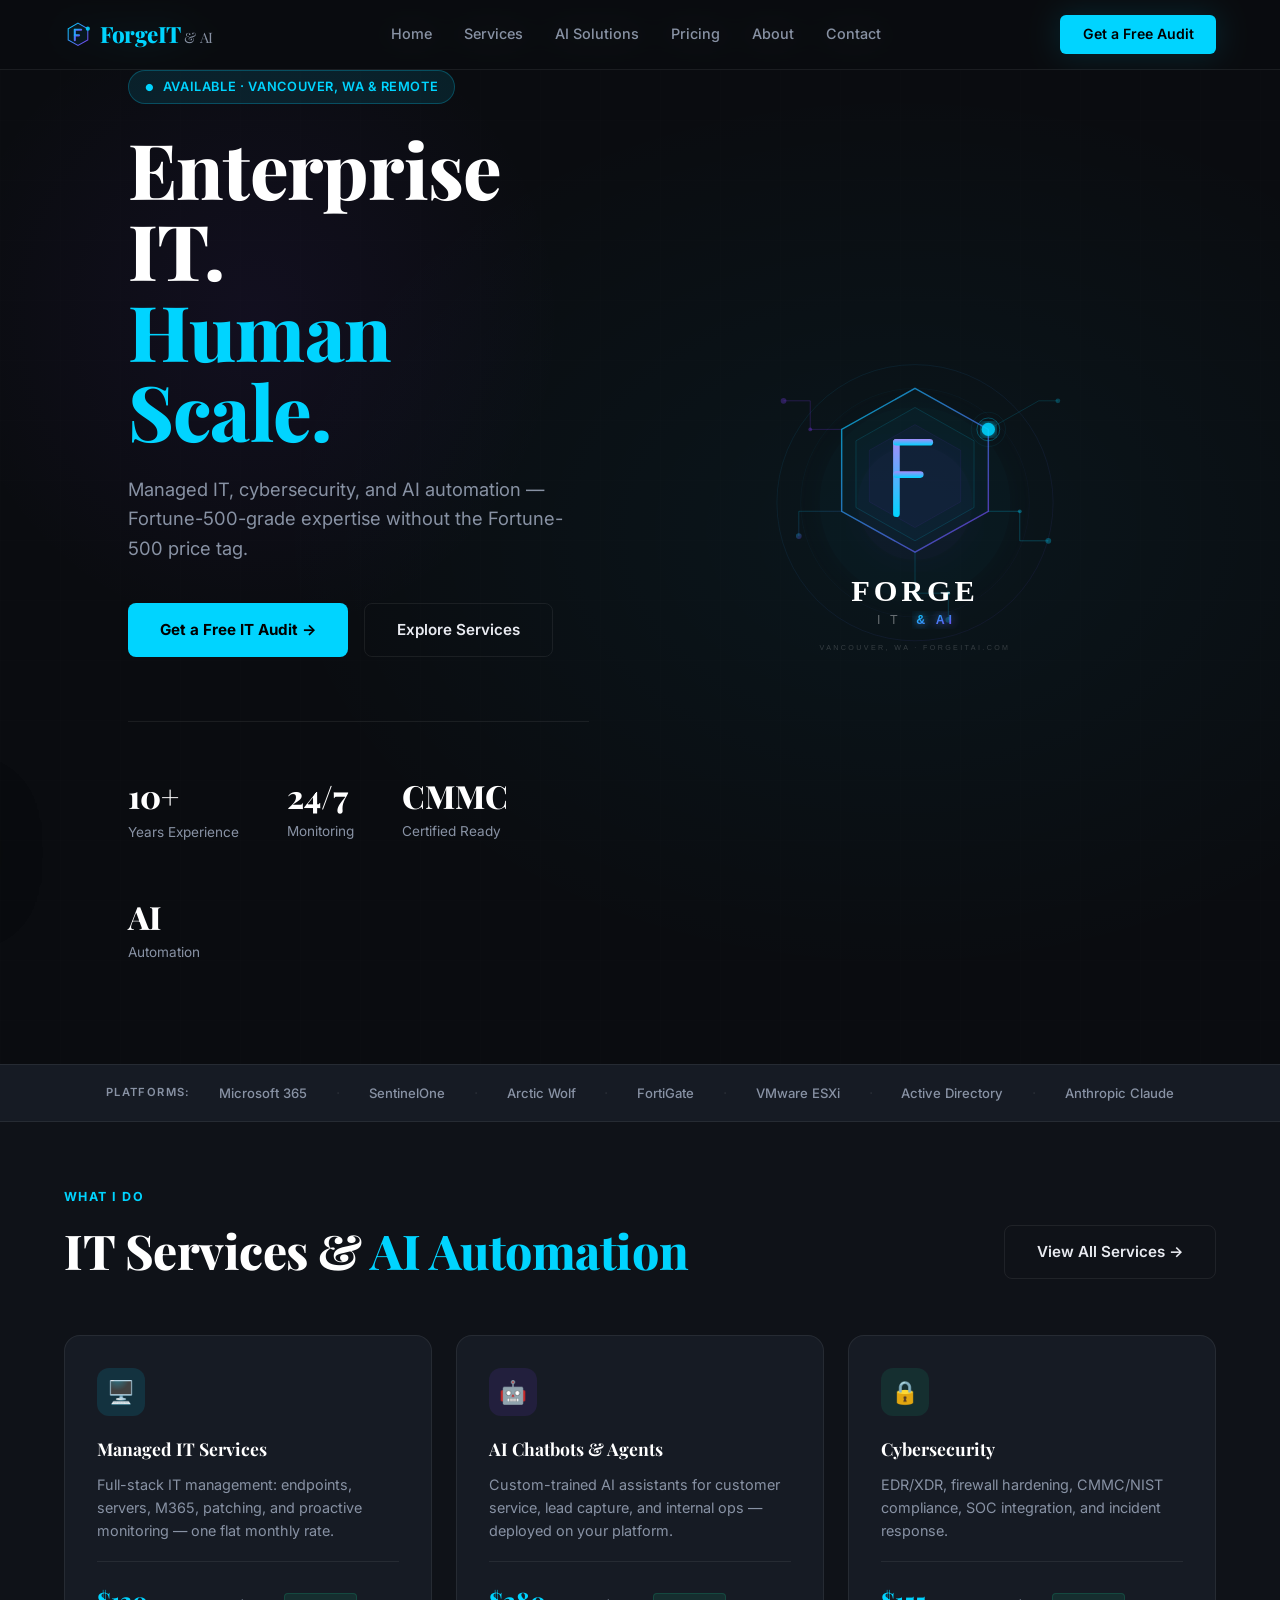
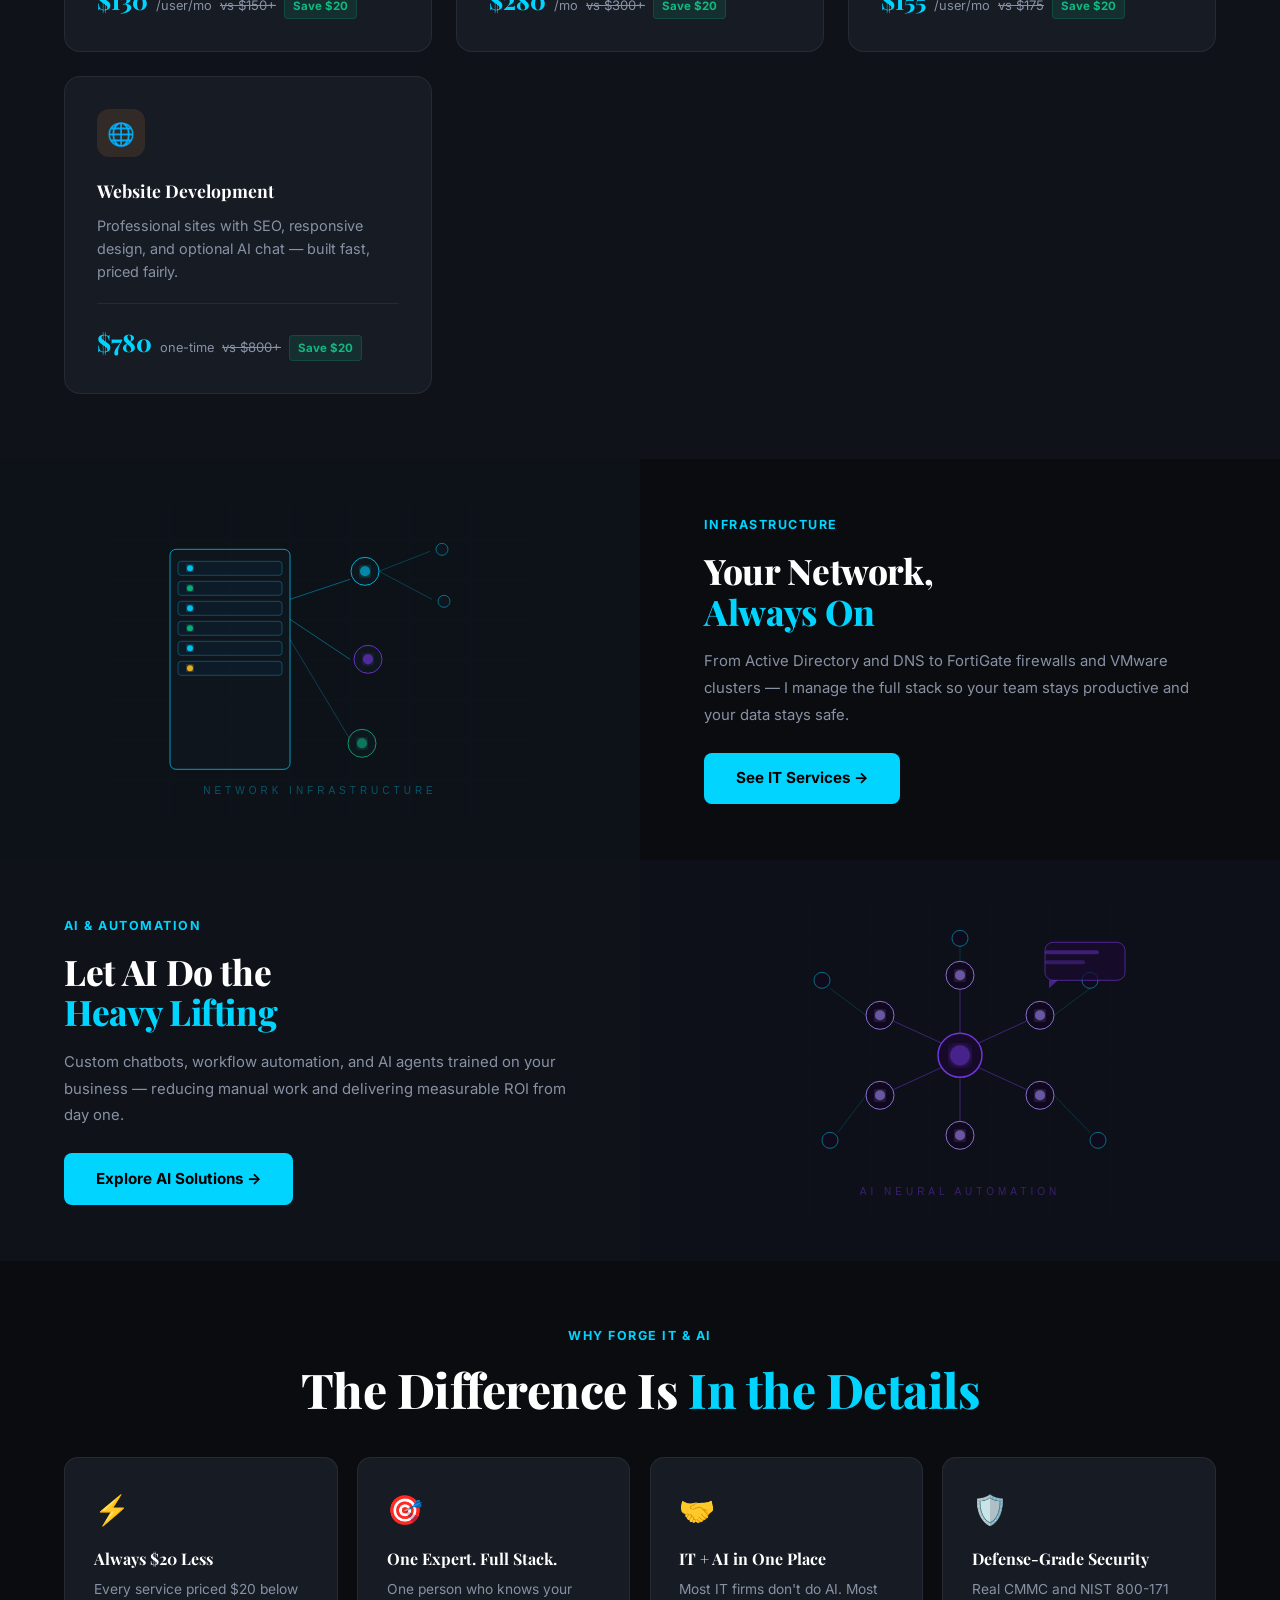
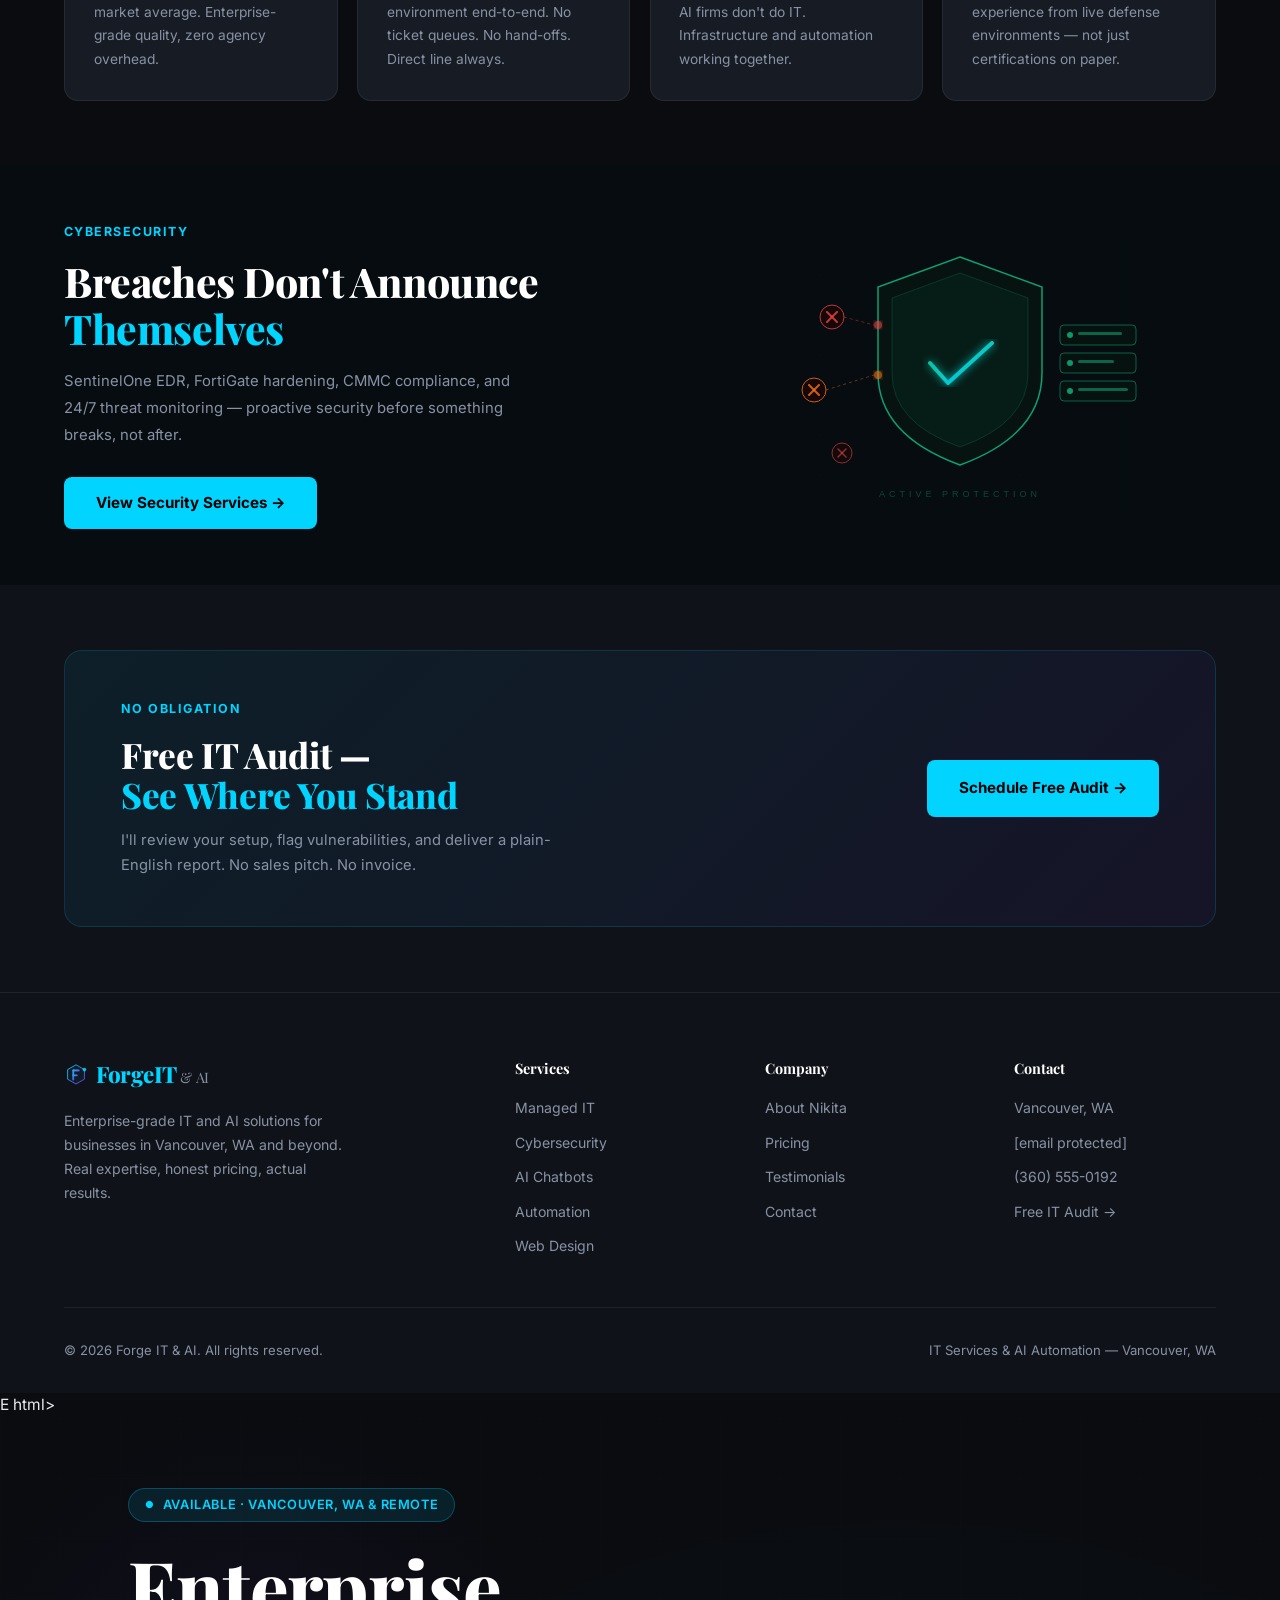
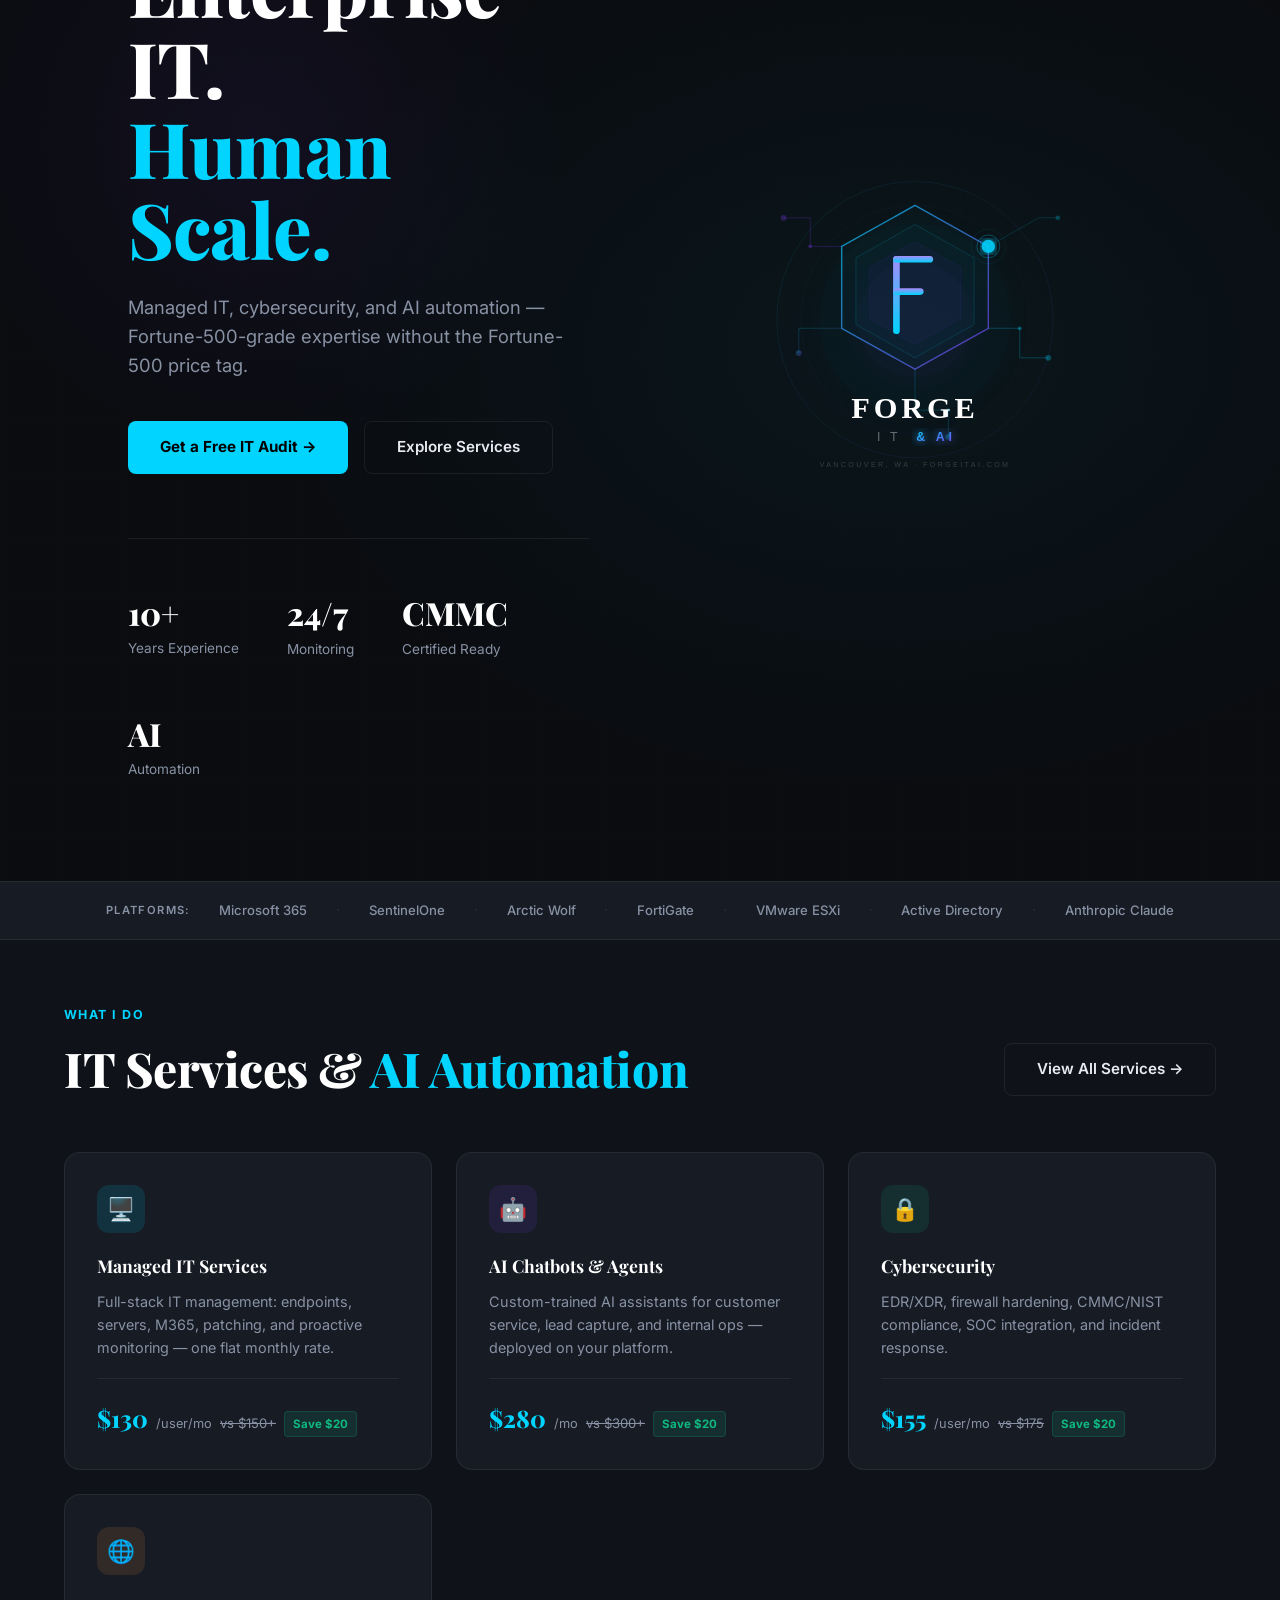
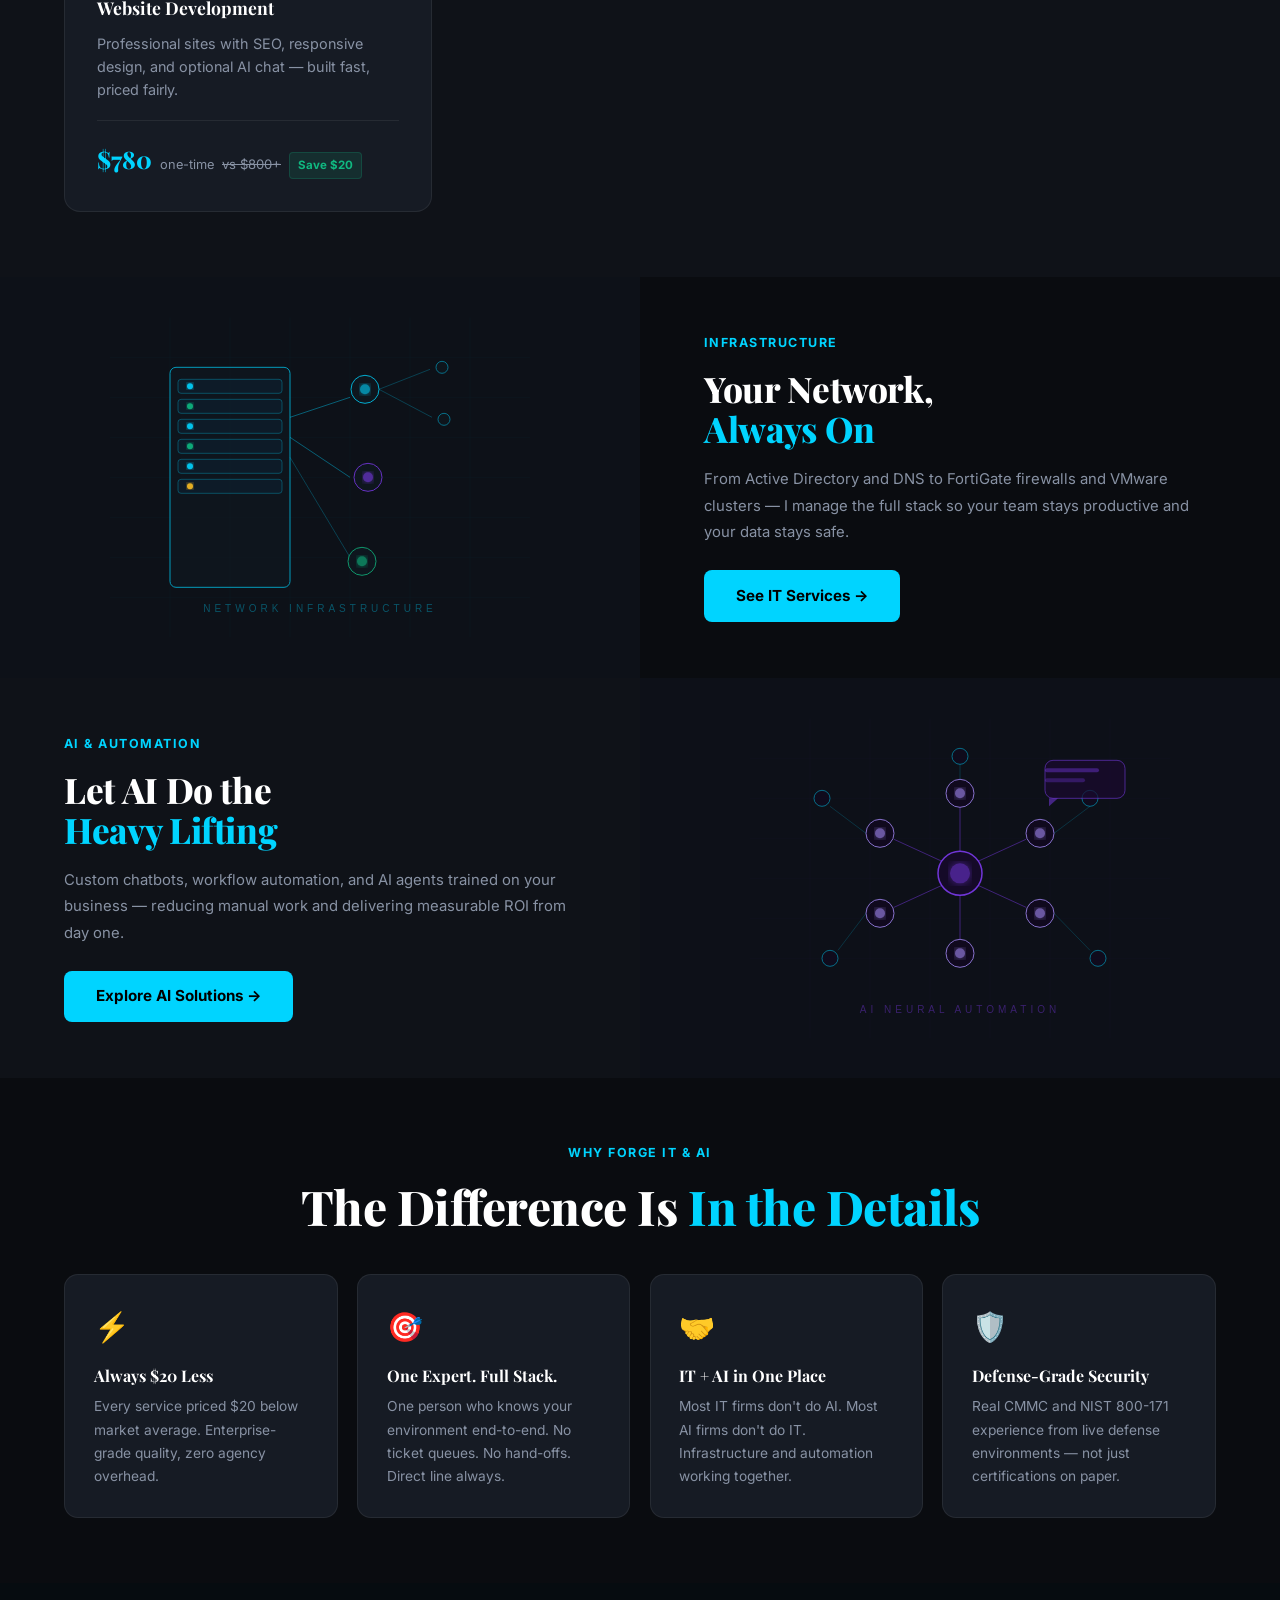
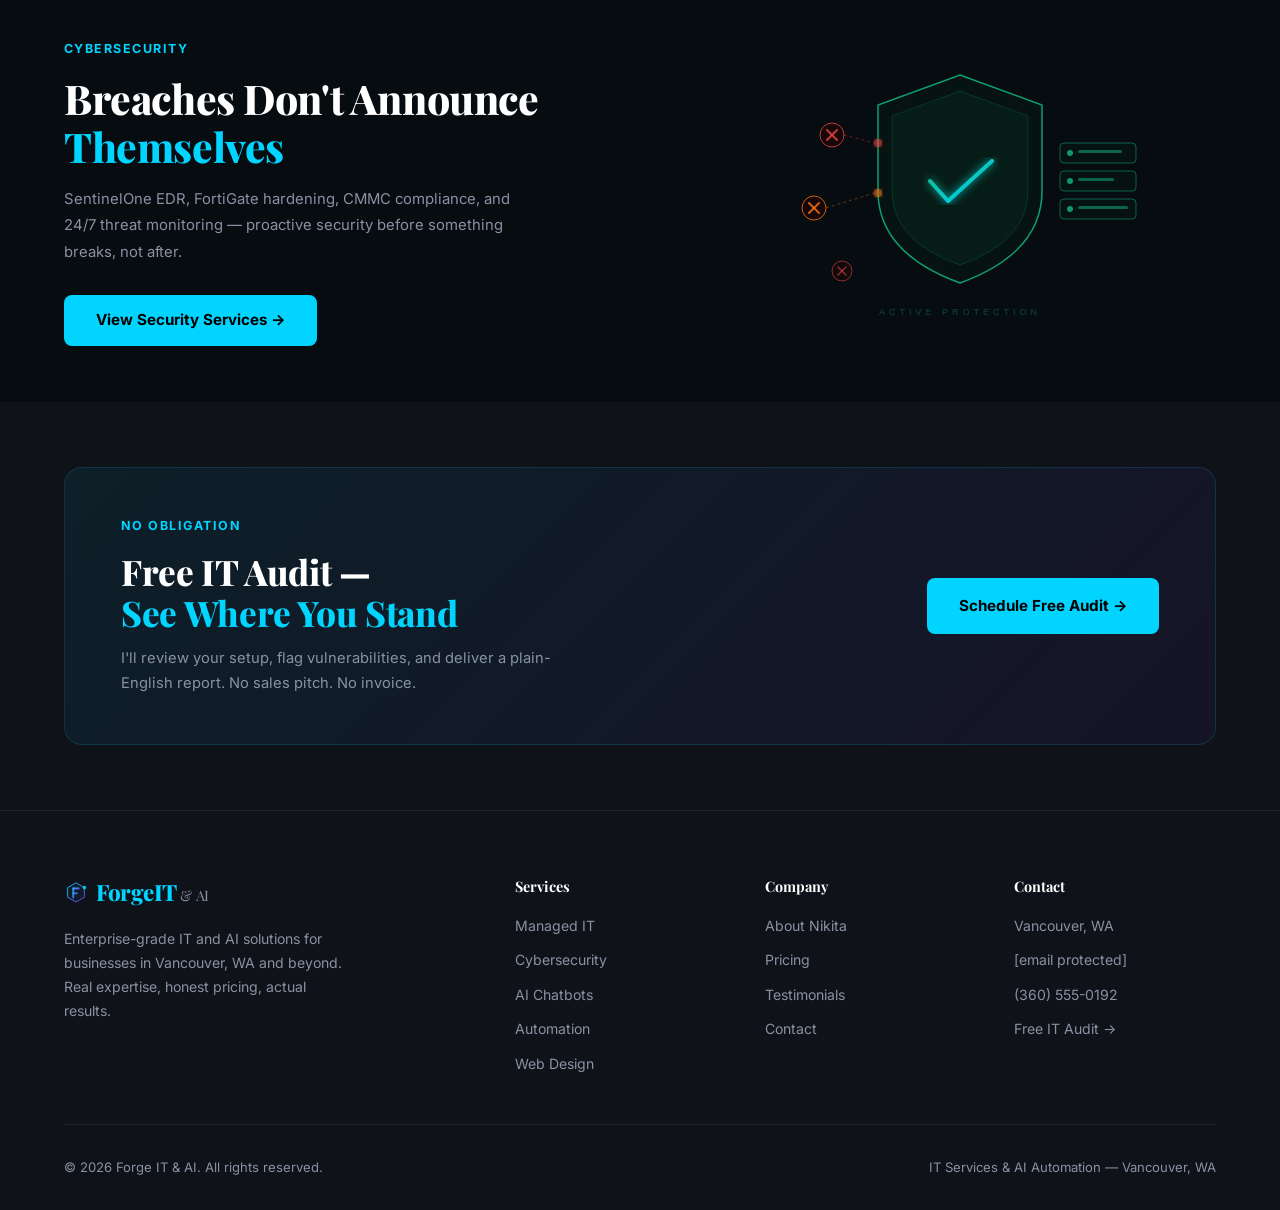
==== index 3.html @ b9a3c558 "Add files via upload" ====
<!DOCTYPE html>
<html lang="en">
<head>
<meta charset="UTF-8">
<meta name="viewport" content="width=device-width, initial-scale=1.0">
<title>Forge IT & AI | IT & AI Services — Vancouver, WA</title>
<link href="https://fonts.googleapis.com/css2?family=Playfair+Display:wght@600;700;800&family=Inter:wght@300;400;500;600;700&display=swap" rel="stylesheet">
<style>
  :root {
    --bg: #0a0c10;
    --bg2: #0f1218;
    --bg3: #141820;
    --card: #161b24;
    --border: rgba(255,255,255,0.07);
    --accent: #00d4ff;
    --accent2: #7c3aed;
    --accent3: #10b981;
    --text: #e8eaf0;
    --muted: #8892a4;
    --white: #ffffff;
    --glow: 0 0 40px rgba(0,212,255,0.15);
  }
  *, *::before, *::after { box-sizing: border-box; margin: 0; padding: 0; }
  html { scroll-behavior: smooth; }
  body { background: var(--bg); color: var(--text); font-family: 'Inter', sans-serif; font-size: 15.5px; line-height: 1.6; overflow-x: hidden; }

  /* ── NAV ── */
  nav {
    position: fixed; top: 0; left: 0; right: 0; z-index: 1000;
    display: flex; align-items: center; justify-content: space-between;
    padding: 0 5vw; height: 70px;
    background: rgba(10,12,16,0.85); backdrop-filter: blur(16px);
    border-bottom: 1px solid var(--border);
    transition: all 0.3s;
  }
  .logo { font-family: 'Playfair Display', serif; font-weight: 800; font-size: 1.4rem; color: var(--white); text-decoration: none; letter-spacing: -0.02em; }
  .logo span { color: var(--accent); }
  .nav-links { display: flex; gap: 2rem; list-style: none; }
  .nav-links a { color: var(--muted); text-decoration: none; font-size: 0.9rem; font-weight: 500; transition: color 0.2s; }
  .nav-links a:hover { color: var(--accent); }
  .nav-cta { background: var(--accent); color: #000; padding: 0.5rem 1.4rem; border-radius: 6px; font-weight: 600; font-size: 0.88rem; text-decoration: none; transition: all 0.2s; }
  .nav-cta:hover { background: #fff; transform: translateY(-1px); }
  .hamburger { display: none; flex-direction: column; gap: 5px; cursor: pointer; }
  .hamburger span { width: 24px; height: 2px; background: var(--text); border-radius: 2px; transition: all 0.3s; }

  /* ── SECTIONS ── */
  section { padding: 100px 5vw; }
  .page { display: none; }
  .page.active { display: block; }

  /* ── HERO ── */
  #home { min-height: 100vh; display: flex; flex-direction: column; justify-content: center; padding-top: 120px; position: relative; overflow: hidden; }
  .hero-bg {
    position: absolute; inset: 0; z-index: 0;
    background: radial-gradient(ellipse 80% 60% at 60% 20%, rgba(0,212,255,0.07) 0%, transparent 70%),
                radial-gradient(ellipse 50% 40% at 10% 80%, rgba(124,58,237,0.08) 0%, transparent 60%);
  }
  .grid-overlay {
    position: absolute; inset: 0; z-index: 0;
    background-image: linear-gradient(rgba(255,255,255,0.02) 1px, transparent 1px),
                      linear-gradient(90deg, rgba(255,255,255,0.02) 1px, transparent 1px);
    background-size: 60px 60px;
  }
  .hero-content { position: relative; z-index: 1; max-width: 780px; }
  .hero-badge {
    display: inline-flex; align-items: center; gap: 8px;
    background: rgba(0,212,255,0.1); border: 1px solid rgba(0,212,255,0.25);
    color: var(--accent); padding: 6px 16px; border-radius: 100px;
    font-size: 0.8rem; font-weight: 600; letter-spacing: 0.05em;
    text-transform: uppercase; margin-bottom: 1.5rem;
    animation: fadeUp 0.6s ease both;
  }
  .hero-badge::before { content: '●'; font-size: 0.6rem; animation: pulse 2s infinite; }
  @keyframes pulse { 0%,100%{opacity:1}50%{opacity:0.3} }
  h1.hero-title {
    font-family: 'Playfair Display', serif; font-weight: 800;
    font-size: clamp(2.8rem, 6vw, 5.5rem); line-height: 1.05;
    color: var(--white); letter-spacing: -0.01em;
    animation: fadeUp 0.6s 0.1s ease both;
  }
  h1.hero-title .line2 { color: var(--accent); }
  .hero-sub {
    font-size: 1.15rem; color: var(--muted); max-width: 540px;
    margin: 1.5rem 0 2.5rem;
    animation: fadeUp 0.6s 0.2s ease both;
  }
  .hero-btns { display: flex; gap: 1rem; flex-wrap: wrap; animation: fadeUp 0.6s 0.3s ease both; }
  .btn-primary { background: var(--accent); color: #000; padding: 0.85rem 2rem; border-radius: 8px; font-weight: 700; font-size: 0.95rem; text-decoration: none; transition: all 0.25s; display: inline-flex; align-items: center; gap: 8px; }
  .btn-primary:hover { transform: translateY(-2px); box-shadow: 0 8px 30px rgba(0,212,255,0.35); }
  .btn-outline { border: 1.5px solid var(--border); color: var(--text); padding: 0.85rem 2rem; border-radius: 8px; font-weight: 600; font-size: 0.95rem; text-decoration: none; transition: all 0.25s; }
  .btn-outline:hover { border-color: var(--accent); color: var(--accent); }
  .hero-stats { display: flex; gap: 3rem; margin-top: 4rem; padding-top: 3rem; border-top: 1px solid var(--border); animation: fadeUp 0.6s 0.4s ease both; flex-wrap: wrap; }
  .stat-item h3 { font-family: 'Playfair Display', serif; font-size: 2rem; font-weight: 800; color: var(--white); }
  .stat-item p { font-size: 0.85rem; color: var(--muted); }
  .hero-visual { position: absolute; right: -5vw; top: 50%; transform: translateY(-50%); width: 420px; opacity: 0.08; pointer-events: none; }

  @keyframes fadeUp { from{opacity:0;transform:translateY(24px)} to{opacity:1;transform:translateY(0)} }
  .reveal { opacity: 0; transform: translateY(40px); transition: opacity 0.7s ease, transform 0.7s ease; }
  .reveal.visible { opacity: 1; transform: translateY(0); }

  /* ── SECTIONS COMMON ── */
  .section-label { font-size: 0.78rem; font-weight: 700; letter-spacing: 0.12em; text-transform: uppercase; color: var(--accent); margin-bottom: 1rem; }
  h2.section-title { font-family: 'Playfair Display', serif; font-weight: 800; font-size: clamp(2rem,4vw,3rem); color: var(--white); letter-spacing: -0.01em; line-height: 1.15; }
  h2.section-title span { color: var(--accent); }
  .section-sub { font-size: 1.05rem; color: var(--muted); max-width: 560px; margin-top: 1rem; }

  /* ── SERVICES ── */
  #services { background: var(--bg2); }
  .services-grid { display: grid; grid-template-columns: repeat(auto-fill, minmax(300px, 1fr)); gap: 1.5rem; margin-top: 3.5rem; }
  .service-card {
    background: var(--card); border: 1px solid var(--border); border-radius: 16px;
    padding: 2rem; position: relative; overflow: hidden;
    transition: all 0.3s; cursor: pointer;
  }
  .service-card::before {
    content: ''; position: absolute; inset: 0; opacity: 0;
    background: radial-gradient(circle at 50% 0%, rgba(0,212,255,0.08), transparent 70%);
    transition: opacity 0.3s;
  }
  .service-card:hover::before { opacity: 1; }
  .service-card:hover { border-color: rgba(0,212,255,0.3); transform: translateY(-4px); box-shadow: var(--glow); }
  .service-icon { width: 48px; height: 48px; border-radius: 12px; display: flex; align-items: center; justify-content: center; margin-bottom: 1.2rem; font-size: 1.4rem; }
  .icon-blue { background: rgba(0,212,255,0.12); }
  .icon-purple { background: rgba(124,58,237,0.12); }
  .icon-green { background: rgba(16,185,129,0.12); }
  .icon-orange { background: rgba(251,146,60,0.12); }
  .service-card h3 { font-family: 'Playfair Display', serif; font-weight: 700; font-size: 1.1rem; color: var(--white); margin-bottom: 0.6rem; }
  .service-card p { font-size: 0.9rem; color: var(--muted); line-height: 1.6; }
  .service-price { margin-top: 1.2rem; padding-top: 1.2rem; border-top: 1px solid var(--border); display: flex; align-items: baseline; gap: 8px; }
  .price-amount { font-family: 'Playfair Display', serif; font-weight: 800; font-size: 1.5rem; color: var(--accent); }
  .price-period { font-size: 0.8rem; color: var(--muted); }
  .price-old { font-size: 0.82rem; color: var(--muted); text-decoration: line-through; }
  .badge-save { background: rgba(16,185,129,0.12); color: var(--accent3); font-size: 0.72rem; font-weight: 700; padding: 3px 8px; border-radius: 4px; border: 1px solid rgba(16,185,129,0.2); }

  /* ── AI SECTION ── */
  #ai { background: var(--bg3); }
  .ai-grid { display: grid; grid-template-columns: 1fr 1fr; gap: 3rem; align-items: center; margin-top: 3rem; }
  .ai-features { display: flex; flex-direction: column; gap: 1.5rem; }
  .ai-feature { display: flex; gap: 1rem; align-items: flex-start; padding: 1.2rem; background: var(--card); border: 1px solid var(--border); border-radius: 12px; transition: all 0.3s; }
  .ai-feature:hover { border-color: rgba(124,58,237,0.4); transform: translateX(6px); }
  .ai-feature-icon { width: 40px; height: 40px; border-radius: 10px; background: rgba(124,58,237,0.12); display: flex; align-items: center; justify-content: center; flex-shrink: 0; font-size: 1.1rem; }
  .ai-feature-text h4 { font-family: 'Playfair Display', serif; font-weight: 700; color: var(--white); margin-bottom: 4px; font-size: 0.95rem; }
  .ai-feature-text p { font-size: 0.85rem; color: var(--muted); }
  .ai-visual-box {
    background: var(--card); border: 1px solid var(--border); border-radius: 20px;
    padding: 2rem; position: relative; overflow: hidden;
    min-height: 400px; display: flex; flex-direction: column; justify-content: space-between;
  }
  .ai-visual-box::after {
    content: ''; position: absolute; bottom: -60px; right: -60px;
    width: 200px; height: 200px; border-radius: 50%;
    background: radial-gradient(circle, rgba(124,58,237,0.3), transparent);
    pointer-events: none;
  }
  .chat-demo { display: flex; flex-direction: column; gap: 1rem; }
  .chat-msg { max-width: 80%; padding: 0.8rem 1rem; border-radius: 12px; font-size: 0.88rem; line-height: 1.5; }
  .chat-msg.user { background: rgba(0,212,255,0.12); border: 1px solid rgba(0,212,255,0.2); align-self: flex-end; color: var(--text); border-bottom-right-radius: 4px; }
  .chat-msg.bot { background: var(--bg3); border: 1px solid var(--border); align-self: flex-start; color: var(--text); border-bottom-left-radius: 4px; }
  .chat-msg.bot .bot-name { font-size: 0.72rem; color: var(--accent); font-weight: 700; margin-bottom: 4px; }
  .typing { display: flex; gap: 4px; align-items: center; padding: 0.8rem 1rem; background: var(--bg3); border: 1px solid var(--border); border-radius: 12px; border-bottom-left-radius: 4px; width: fit-content; }
  .dot { width: 7px; height: 7px; border-radius: 50%; background: var(--muted); animation: blink 1.4s infinite; }
  .dot:nth-child(2) { animation-delay: 0.2s; }
  .dot:nth-child(3) { animation-delay: 0.4s; }
  @keyframes blink { 0%,80%,100%{opacity:0.3}40%{opacity:1} }

  /* ── ABOUT ── */
  #about { background: var(--bg2); }
  .about-grid { display: grid; grid-template-columns: 1fr 1.2fr; gap: 4rem; align-items: center; margin-top: 3rem; }
  .about-photo-wrap { position: relative; }
  .about-photo {
    width: 100%; aspect-ratio: 4/5; background: var(--card);
    border-radius: 20px; border: 1px solid var(--border);
    overflow: hidden; position: relative; display: flex; align-items: center; justify-content: center;
  }
  .about-photo-placeholder { 
    width: 100%; height: 100%; 
    background: linear-gradient(135deg, rgba(0,212,255,0.05) 0%, rgba(124,58,237,0.08) 100%);
    display: flex; flex-direction: column; align-items: center; justify-content: center;
    gap: 1rem;
  }
  .avatar-circle { width: 120px; height: 120px; border-radius: 50%; background: linear-gradient(135deg, var(--accent), var(--accent2)); display: flex; align-items: center; justify-content: center; font-family: 'Playfair Display', serif; font-weight: 800; font-size: 2.5rem; color: #000; }
  .about-name-tag { text-align: center; }
  .about-name-tag h4 { font-family: 'Playfair Display', serif; color: var(--white); font-weight: 700; }
  .about-name-tag span { font-size: 0.85rem; color: var(--muted); }
  .badge-float {
    position: absolute; background: var(--card); border: 1px solid var(--border);
    border-radius: 10px; padding: 0.6rem 1rem; display: flex; align-items: center; gap: 8px;
    font-size: 0.82rem; white-space: nowrap;
  }
  .badge-float.b1 { bottom: -20px; left: -20px; }
  .badge-float.b2 { top: 20px; right: -20px; }
  .badge-float .dot-green { width: 8px; height: 8px; border-radius: 50%; background: var(--accent3); }
  .skills-cloud { display: flex; flex-wrap: wrap; gap: 0.5rem; margin-top: 1.5rem; }
  .skill-tag { background: var(--card); border: 1px solid var(--border); padding: 5px 12px; border-radius: 100px; font-size: 0.8rem; color: var(--muted); transition: all 0.2s; }
  .skill-tag:hover { border-color: var(--accent); color: var(--accent); }
  .about-certs { margin-top: 2rem; display: flex; gap: 1rem; flex-wrap: wrap; }
  .cert-badge { background: var(--card); border: 1px solid var(--border); padding: 0.6rem 1rem; border-radius: 8px; font-size: 0.8rem; color: var(--text); display: flex; align-items: center; gap: 6px; }
  .cert-icon { font-size: 1rem; }

  /* ── PRICING ── */
  #pricing { background: var(--bg); }
  .pricing-toggle { display: flex; align-items: center; gap: 1rem; margin: 2rem 0 3rem; }
  .toggle-label { font-size: 0.9rem; color: var(--muted); }
  .toggle-label.active { color: var(--white); font-weight: 600; }
  .toggle { width: 48px; height: 26px; background: var(--card); border: 1px solid var(--border); border-radius: 100px; position: relative; cursor: pointer; transition: background 0.3s; }
  .toggle.on { background: var(--accent); }
  .toggle-knob { width: 20px; height: 20px; background: #fff; border-radius: 50%; position: absolute; top: 2px; left: 3px; transition: left 0.3s; }
  .toggle.on .toggle-knob { left: 25px; }
  .pricing-grid { display: grid; grid-template-columns: repeat(3, 1fr); gap: 1.5rem; }
  .pricing-card {
    background: var(--card); border: 1px solid var(--border); border-radius: 20px;
    padding: 2.5rem 2rem; position: relative; transition: all 0.3s;
  }
  .pricing-card.featured {
    border-color: rgba(0,212,255,0.4);
    background: linear-gradient(135deg, rgba(0,212,255,0.04), var(--card));
  }
  .pricing-card:hover { transform: translateY(-6px); box-shadow: var(--glow); }
  .popular-tag { position: absolute; top: -12px; left: 50%; transform: translateX(-50%); background: var(--accent); color: #000; font-size: 0.72rem; font-weight: 700; padding: 4px 14px; border-radius: 100px; white-space: nowrap; }
  .pricing-card h3 { font-family: 'Playfair Display', serif; font-weight: 700; color: var(--white); margin-bottom: 0.4rem; }
  .pricing-card .desc { font-size: 0.87rem; color: var(--muted); margin-bottom: 1.5rem; }
  .price-display { display: flex; align-items: baseline; gap: 4px; margin-bottom: 1.5rem; }
  .price-display .dollar { font-size: 1.2rem; color: var(--accent); font-weight: 700; margin-top: 6px; }
  .price-display .num { font-family: 'Playfair Display', serif; font-size: 3rem; font-weight: 800; color: var(--white); line-height: 1; }
  .price-display .period { font-size: 0.85rem; color: var(--muted); }
  .pricing-features { list-style: none; display: flex; flex-direction: column; gap: 0.7rem; margin-bottom: 2rem; }
  .pricing-features li { display: flex; align-items: flex-start; gap: 8px; font-size: 0.88rem; color: var(--muted); }
  .pricing-features li .check { color: var(--accent3); flex-shrink: 0; }
  .pricing-features li .x { color: #ef4444; flex-shrink: 0; }
  .btn-plan { display: block; text-align: center; padding: 0.85rem; border-radius: 8px; font-weight: 700; font-size: 0.9rem; text-decoration: none; transition: all 0.25s; }
  .btn-plan.primary { background: var(--accent); color: #000; }
  .btn-plan.primary:hover { box-shadow: 0 6px 24px rgba(0,212,255,0.35); transform: translateY(-2px); }
  .btn-plan.outline { border: 1.5px solid var(--border); color: var(--text); }
  .btn-plan.outline:hover { border-color: var(--accent); color: var(--accent); }

  /* ── PROCESS ── */
  #process { background: var(--bg2); }
  .process-steps { display: grid; grid-template-columns: repeat(4, 1fr); gap: 1px; margin-top: 3.5rem; position: relative; }
  .process-steps::before { content: ''; position: absolute; top: 40px; left: 10%; right: 10%; height: 1px; background: linear-gradient(90deg, transparent, var(--border), var(--border), transparent); }
  .step-card { padding: 2rem 1.5rem; text-align: center; position: relative; }
  .step-num { width: 64px; height: 64px; border-radius: 50%; border: 1px solid var(--border); background: var(--card); display: flex; align-items: center; justify-content: center; margin: 0 auto 1.2rem; font-family: 'Playfair Display', serif; font-weight: 800; font-size: 1.2rem; color: var(--accent); position: relative; z-index: 1; }
  .step-card h4 { font-family: 'Playfair Display', serif; font-weight: 700; color: var(--white); margin-bottom: 0.5rem; }
  .step-card p { font-size: 0.85rem; color: var(--muted); }

  /* ── TESTIMONIALS ── */
  #testimonials { background: var(--bg3); }
  .testi-grid { display: grid; grid-template-columns: repeat(3, 1fr); gap: 1.5rem; margin-top: 3rem; }
  .testi-card { background: var(--card); border: 1px solid var(--border); border-radius: 16px; padding: 1.8rem; position: relative; }
  .testi-card::before { content: '"'; font-family: 'Playfair Display', serif; font-size: 5rem; color: rgba(0,212,255,0.08); position: absolute; top: 0; left: 1.5rem; line-height: 1; }
  .stars { color: #fbbf24; font-size: 0.9rem; margin-bottom: 1rem; }
  .testi-card p { font-size: 0.9rem; color: var(--muted); line-height: 1.7; margin-bottom: 1.5rem; font-style: italic; }
  .testi-author { display: flex; align-items: center; gap: 12px; }
  .author-avatar { width: 40px; height: 40px; border-radius: 50%; display: flex; align-items: center; justify-content: center; font-weight: 700; font-size: 0.85rem; }
  .av1 { background: rgba(0,212,255,0.15); color: var(--accent); }
  .av2 { background: rgba(124,58,237,0.15); color: #a78bfa; }
  .av3 { background: rgba(16,185,129,0.15); color: var(--accent3); }
  .author-info span { display: block; }
  .author-name { font-weight: 600; color: var(--white); font-size: 0.9rem; }
  .author-title { font-size: 0.78rem; color: var(--muted); }

  /* ── CONTACT ── */
  #contact { background: var(--bg); }
  .contact-grid { display: grid; grid-template-columns: 1fr 1fr; gap: 4rem; margin-top: 3rem; }
  .contact-info { display: flex; flex-direction: column; gap: 1.5rem; }
  .contact-item { display: flex; gap: 1rem; align-items: flex-start; }
  .contact-icon { width: 44px; height: 44px; border-radius: 10px; background: var(--card); border: 1px solid var(--border); display: flex; align-items: center; justify-content: center; font-size: 1.1rem; flex-shrink: 0; }
  .contact-item h4 { font-weight: 600; color: var(--white); font-size: 0.9rem; margin-bottom: 2px; }
  .contact-item p { font-size: 0.88rem; color: var(--muted); }
  .contact-form { display: flex; flex-direction: column; gap: 1rem; }
  .form-row { display: grid; grid-template-columns: 1fr 1fr; gap: 1rem; }
  .form-group { display: flex; flex-direction: column; gap: 6px; }
  .form-group label { font-size: 0.82rem; color: var(--muted); font-weight: 500; }
  .form-group input, .form-group textarea, .form-group select {
    background: var(--card); border: 1px solid var(--border); border-radius: 8px;
    padding: 0.75rem 1rem; color: var(--text); font-family: 'Inter', sans-serif; font-size: 0.9rem;
    transition: border-color 0.2s; outline: none; resize: vertical;
  }
  .form-group input:focus, .form-group textarea:focus, .form-group select:focus { border-color: var(--accent); }
  .form-group textarea { min-height: 120px; }
  .form-group select option { background: var(--bg2); }
  .submit-btn {
    background: var(--accent); color: #000; border: none; padding: 0.9rem; border-radius: 8px;
    font-weight: 700; font-size: 0.95rem; cursor: pointer; transition: all 0.25s;
    font-family: 'Inter', sans-serif;
  }
  .submit-btn:hover { box-shadow: 0 6px 24px rgba(0,212,255,0.35); transform: translateY(-2px); }

  /* ── FOOTER ── */
  footer {
    background: var(--bg2); border-top: 1px solid var(--border);
    padding: 4rem 5vw 2rem;
  }
  .footer-grid { display: grid; grid-template-columns: 2fr 1fr 1fr 1fr; gap: 3rem; margin-bottom: 3rem; }
  .footer-brand p { font-size: 0.88rem; color: var(--muted); margin-top: 1rem; max-width: 280px; line-height: 1.7; }
  .footer-col h5 { font-family: 'Playfair Display', serif; font-weight: 700; color: var(--white); margin-bottom: 1rem; font-size: 0.9rem; }
  .footer-col ul { list-style: none; display: flex; flex-direction: column; gap: 0.6rem; }
  .footer-col ul a { color: var(--muted); text-decoration: none; font-size: 0.88rem; transition: color 0.2s; }
  .footer-col ul a:hover { color: var(--accent); }
  .footer-bottom { padding-top: 2rem; border-top: 1px solid var(--border); display: flex; justify-content: space-between; align-items: center; flex-wrap: wrap; gap: 1rem; }
  .footer-bottom p { font-size: 0.82rem; color: var(--muted); }

  /* ── SCROLL ANIMATION ── */
  .reveal { opacity: 0; transform: translateY(30px); transition: opacity 0.6s ease, transform 0.6s ease; }
  .reveal.visible { opacity: 1; transform: translateY(0); }
  .reveal-left { opacity: 0; transform: translateX(-30px); transition: opacity 0.7s ease, transform 0.7s ease; }
  .reveal-left.visible { opacity: 1; transform: translateX(0); }
  .reveal-right { opacity: 0; transform: translateX(30px); transition: opacity 0.7s ease, transform 0.7s ease; }
  .reveal-right.visible { opacity: 1; transform: translateX(0); }

  /* ── MOBILE ── */
  @media (max-width: 900px) {
    .nav-links, .nav-cta { display: none; }
    .hamburger { display: flex; }
    .pricing-grid { grid-template-columns: 1fr; max-width: 400px; margin: 0 auto; }
    .process-steps { grid-template-columns: repeat(2, 1fr); }
    .testi-grid { grid-template-columns: 1fr; }
    .ai-grid, .about-grid, .contact-grid { grid-template-columns: 1fr; }
    .about-photo-wrap { max-width: 320px; margin: 0 auto; }
    .footer-grid { grid-template-columns: 1fr 1fr; }
    .form-row { grid-template-columns: 1fr; }
    .hero-stats { gap: 2rem; }
    .process-steps::before { display: none; }
  }
  @media (max-width: 600px) {
    section { padding: 70px 5vw; }
    .services-grid { grid-template-columns: 1fr; }
    .footer-grid { grid-template-columns: 1fr; }
    .process-steps { grid-template-columns: 1fr; }
  }

  /* ── MOBILE MENU ── */
  .mobile-menu {
    display: none; position: fixed; inset: 70px 0 0; z-index: 999;
    background: rgba(10,12,16,0.97); backdrop-filter: blur(20px);
    padding: 2rem 5vw; flex-direction: column; gap: 1.5rem;
  }
  .mobile-menu.open { display: flex; }
  .mobile-menu a { color: var(--text); text-decoration: none; font-size: 1.2rem; font-weight: 500; padding: 0.5rem 0; border-bottom: 1px solid var(--border); }

  /* Floating elements animation */
  @keyframes floatY { 0%,100%{transform:translateY(0)} 50%{transform:translateY(-12px)} }
  .float { animation: floatY 4s ease-in-out infinite; }
  .float2 { animation: floatY 5s 1s ease-in-out infinite; }

  /* ── CIRCUIT LINES ── */
  .circuit { position: absolute; pointer-events: none; opacity: 0.04; }

  /* notification popup */
  .notif-popup {
    position: fixed; bottom: 30px; left: 30px; z-index: 9999;
    background: var(--card); border: 1px solid var(--border); border-radius: 14px;
    padding: 1rem 1.2rem; display: flex; align-items: center; gap: 12px;
    max-width: 280px; transform: translateX(-120%); transition: transform 0.5s ease;
    box-shadow: 0 20px 60px rgba(0,0,0,0.4);
  }
  .notif-popup.show { transform: translateX(0); }
  .notif-av { width: 36px; height: 36px; border-radius: 50%; background: rgba(16,185,129,0.15); display: flex; align-items: center; justify-content: center; font-size: 1rem; flex-shrink: 0; }
  .notif-text span { display: block; }
  .notif-title { font-weight: 600; color: var(--white); font-size: 0.85rem; }
  .notif-sub { font-size: 0.75rem; color: var(--muted); }
  .notif-dot { width: 8px; height: 8px; border-radius: 50%; background: var(--accent3); position: absolute; top: 12px; right: 12px; }
</style>
</head>
<body>

<!-- NAV -->
<nav id="navbar">
  <a href="#home" class="logo" data-nav="home" style="display:flex;align-items:center;gap:8px;text-decoration:none;">
    <svg viewBox="0 0 40 40" width="28" height="28" xmlns="http://www.w3.org/2000/svg" style="flex-shrink:0;">
      <defs>
        <linearGradient id="ncg" x1="0" y1="0" x2="1" y2="1"><stop offset="0%" stop-color="#00d4ff"/><stop offset="100%" stop-color="#7c3aed"/></linearGradient>
      </defs>
      <polygon points="20,3 34,11 34,27 20,35 6,27 6,11" fill="rgba(0,212,255,0.06)" stroke="url(#ncg)" stroke-width="1.5"/>
      <rect x="14" y="11" width="3" height="18" rx="1.5" fill="url(#ncg)"/>
      <rect x="14" y="11" width="12" height="3" rx="1.5" fill="url(#ncg)"/>
      <rect x="14" y="19" width="9" height="3" rx="1.5" fill="url(#ncg)"/>
      <circle cx="34" cy="11" r="3" fill="#00d4ff" opacity="0.9"/>
    </svg>
    <span>Forge<span style="color:var(--accent)">IT</span> <span style="color:var(--muted);font-weight:400;font-size:0.9rem;">&amp; AI</span></span>
  </a>
  <ul class="nav-links">
    <li><a href="#" data-nav="home">Home</a></li>
    <li><a href="#" data-nav="services">Services</a></li>
    <li><a href="#" data-nav="ai">AI Solutions</a></li>
    <li><a href="#" data-nav="pricing">Pricing</a></li>
    <li><a href="#" data-nav="about">About</a></li>
    <li><a href="#" data-nav="contact">Contact</a></li>
  </ul>
  <a href="#" class="nav-cta" data-nav="contact">Get a Free Audit</a>
  <div class="hamburger" id="hamburgerBtn">
    <span></span><span></span><span></span>
  </div>
</nav>

<!-- MOBILE MENU -->
<div class="mobile-menu" id="mobileMenu">
  <a href="#" data-nav="home" data-mobile="1">🏠 Home</a>
  <a href="#" data-nav="services" data-mobile="1">⚙️ Services</a>
  <a href="#" data-nav="ai" data-mobile="1">🤖 AI Solutions</a>
  <a href="#" data-nav="pricing" data-mobile="1">💰 Pricing</a>
  <a href="#" data-nav="about" data-mobile="1">👤 About</a>
  <a href="#" data-nav="contact" data-mobile="1">📬 Contact</a>
</div>

<!-- ═══════════════ HOME PAGE ═══════════════ -->
<div id="page-home" class="page active">

  <!-- HERO -->
  <section id="home" style="min-height:100vh;display:grid;grid-template-columns:1fr 1fr;align-items:center;padding-top:70px;position:relative;overflow:hidden;gap:0;">

    <!-- BG effects -->
    <div class="grid-overlay" style="position:absolute;inset:0;z-index:0;opacity:0.3;"></div>
    <div style="position:absolute;inset:0;z-index:0;background:radial-gradient(ellipse 70% 60% at 70% 50%,rgba(0,212,255,0.05) 0%,transparent 70%),radial-gradient(ellipse 40% 50% at 20% 30%,rgba(124,58,237,0.07) 0%,transparent 60%);pointer-events:none;"></div>

    <!-- LEFT: text content -->
    <div style="position:relative;z-index:1;padding:0 4vw 0 5vw;">
      <div class="hero-badge" style="animation:fadeUp 0.5s ease both;">Available · Vancouver, WA &amp; Remote</div>
      <h1 class="hero-title" style="animation:fadeUp 0.5s 0.1s ease both;">Enterprise IT.<br><span class="line2">Human Scale.</span></h1>
      <p class="hero-sub" style="animation:fadeUp 0.5s 0.2s ease both;">Managed IT, cybersecurity, and AI automation — Fortune-500-grade expertise without the Fortune-500 price tag.</p>
      <div class="hero-btns" style="animation:fadeUp 0.5s 0.3s ease both;">
        <a href="#" class="btn-primary" data-nav="contact">Get a Free IT Audit →</a>
        <a href="#" class="btn-outline" data-nav="services">Explore Services</a>
      </div>
      <div class="hero-stats" style="animation:fadeUp 0.5s 0.4s ease both;">
        <div class="stat-item"><h3>10+</h3><p>Years Experience</p></div>
        <div class="stat-item"><h3>24/7</h3><p>Monitoring</p></div>
        <div class="stat-item"><h3>CMMC</h3><p>Certified Ready</p></div>
        <div class="stat-item"><h3>AI</h3><p>Automation</p></div>
      </div>
    </div>

    <!-- RIGHT: animated logo mark -->
    <div style="position:relative;z-index:1;display:flex;align-items:center;justify-content:center;padding:0 4vw 0 2vw;animation:fadeUp 0.7s 0.3s ease both;">
      <svg viewBox="0 0 420 420" style="width:min(400px,90%);height:auto;" xmlns="http://www.w3.org/2000/svg">
        <defs>
          <linearGradient id="hcg" x1="0" y1="0" x2="1" y2="1">
            <stop offset="0%" stop-color="#00d4ff"/>
            <stop offset="100%" stop-color="#7c3aed"/>
          </linearGradient>
          <linearGradient id="hcg2" x1="0" y1="1" x2="0" y2="0">
            <stop offset="0%" stop-color="#00d4ff"/>
            <stop offset="100%" stop-color="#a78bfa"/>
          </linearGradient>
          <filter id="hgf">
            <feGaussianBlur stdDeviation="5" result="b"/>
            <feMerge><feMergeNode in="b"/><feMergeNode in="SourceGraphic"/></feMerge>
          </filter>
          <filter id="hgf2">
            <feGaussianBlur stdDeviation="18" result="b"/>
            <feMerge><feMergeNode in="b"/><feMergeNode in="SourceGraphic"/></feMerge>
          </filter>
        </defs>

        <!-- outer glow ring -->
        <circle cx="210" cy="195" r="145" fill="none" stroke="url(#hcg)" stroke-width="0.6" opacity="0.15"/>
        <circle cx="210" cy="195" r="120" fill="none" stroke="url(#hcg)" stroke-width="0.4" opacity="0.1"/>

        <!-- ambient glow -->
        <ellipse cx="210" cy="195" rx="100" ry="100" fill="#00d4ff" opacity="0.025" filter="url(#hgf2)"/>
        <ellipse cx="210" cy="195" rx="60" ry="60" fill="#7c3aed" opacity="0.04" filter="url(#hgf2)"/>

        <!-- main hexagon -->
        <polygon points="210,75 287,118 287,204 210,247 133,204 133,118"
          fill="rgba(0,212,255,0.03)" stroke="url(#hcg)" stroke-width="1.5" opacity="0.7"/>
        <!-- inner hex -->
        <polygon points="210,95 272,130 272,200 210,235 148,200 148,130"
          fill="rgba(0,212,255,0.02)" stroke="rgba(0,212,255,0.2)" stroke-width="0.8"/>
        <!-- inner hex 2 -->
        <polygon points="210,113 258,140 258,194 210,221 162,194 162,140"
          fill="rgba(124,58,237,0.04)" stroke="rgba(124,58,237,0.15)" stroke-width="0.6"/>

        <!-- F letterform — large, centered in hex -->
        <rect x="187" y="128" width="7" height="82" rx="3.5" fill="url(#hcg2)"/>
        <rect x="187" y="128" width="42" height="7" rx="3.5" fill="url(#hcg2)"/>
        <rect x="187" y="162" width="32" height="7" rx="3.5" fill="url(#hcg2)"/>

        <!-- spark at top-right vertex -->
        <circle cx="287" cy="118" r="7" fill="#00d4ff" filter="url(#hgf)" opacity="0.9"/>
        <circle cx="287" cy="118" r="12" fill="none" stroke="#00d4ff" stroke-width="1" opacity="0.3"/>
        <circle cx="287" cy="118" r="18" fill="none" stroke="#00d4ff" stroke-width="0.5" opacity="0.15"/>

        <!-- circuit traces from hex vertices -->
        <polyline points="287,204 320,204 320,235 350,235" fill="none" stroke="#00d4ff" stroke-width="1" opacity="0.25"/>
        <circle cx="350" cy="235" r="3" fill="#00d4ff" opacity="0.3"/>
        <polyline points="133,118 100,118 100,88 72,88" fill="none" stroke="#7c3aed" stroke-width="1" opacity="0.25"/>
        <circle cx="72" cy="88" r="3" fill="#7c3aed" opacity="0.3"/>
        <polyline points="210,247 210,290 245,290 245,318" fill="none" stroke="#00d4ff" stroke-width="1" opacity="0.2"/>
        <circle cx="245" cy="318" r="3" fill="#00d4ff" opacity="0.25"/>
        <polyline points="133,204 88,204 88,230" fill="none" stroke="url(#hcg)" stroke-width="1" opacity="0.2"/>
        <circle cx="88" cy="230" r="3" fill="url(#hcg)" opacity="0.3"/>
        <polyline points="287,118 340,88 360,88" fill="none" stroke="#00d4ff" stroke-width="0.8" opacity="0.2"/>
        <circle cx="360" cy="88" r="2.5" fill="#00d4ff" opacity="0.25"/>

        <!-- small node dots on traces -->
        <circle cx="320" cy="204" r="2" fill="#00d4ff" opacity="0.35"/>
        <circle cx="100" cy="118" r="2" fill="#7c3aed" opacity="0.35"/>
        <circle cx="245" cy="290" r="2" fill="#00d4ff" opacity="0.3"/>

        <!-- FORGE IT & AI wordmark below hex -->
        <text x="210" y="298" text-anchor="middle"
          font-family="Georgia, 'Times New Roman', serif"
          font-size="32" font-weight="700"
          letter-spacing="4"
          fill="#ffffff">FORGE</text>
        <text x="186" y="322" text-anchor="middle"
          font-family="'Helvetica Neue', Arial, sans-serif"
          font-size="13" font-weight="300" letter-spacing="10"
          fill="rgba(255,255,255,0.38)">IT</text>
        <text x="232" y="322" text-anchor="middle"
          font-family="'Helvetica Neue', Arial, sans-serif"
          font-size="13" font-weight="600" letter-spacing="4"
          fill="url(#hcg)" filter="url(#hgf)">&amp; AI</text>

        <!-- thin rule under FORGE -->
        <line x1="118" y1="274" x2="302" y2="274" stroke="url(#hcg)" stroke-width="0.7" opacity="0.4"/>

        <!-- tagline -->
        <text x="210" y="350" text-anchor="middle"
          font-family="'Helvetica Neue', Arial, sans-serif"
          font-size="7.5" letter-spacing="2.5"
          fill="rgba(255,255,255,0.18)">VANCOUVER, WA  ·  FORGEITAI.COM</text>

        <!-- animated pulse ring on spark -->
        <circle cx="287" cy="118" r="22" fill="none" stroke="#00d4ff" stroke-width="0.8" opacity="0" style="animation:heroSpark 3s ease-out infinite;">
        </circle>
      </svg>
    </div>

  </section>

  <style>
    @keyframes heroSpark {
      0%   { r:12; opacity:0.5; }
      100% { r:40; opacity:0; }
    }
    @media (max-width: 768px) {
      #home { grid-template-columns: 1fr !important; }
      #home > div:last-child { display:none; }
    }
  </style>

  <!-- TRUST BAR -->
  <div style="background:var(--card);border-top:1px solid var(--border);border-bottom:1px solid var(--border);padding:16px 5vw;">
    <div style="display:flex;flex-wrap:wrap;gap:1rem 1.8rem;justify-content:center;align-items:center;">
      <span style="font-size:0.7rem;color:var(--muted);letter-spacing:0.12em;text-transform:uppercase;font-weight:600;">Platforms:</span>
      <span style="color:var(--muted);font-size:0.82rem;font-weight:500;">Microsoft 365</span><span style="color:var(--border);">·</span>
      <span style="color:var(--muted);font-size:0.82rem;font-weight:500;">SentinelOne</span><span style="color:var(--border);">·</span>
      <span style="color:var(--muted);font-size:0.82rem;font-weight:500;">Arctic Wolf</span><span style="color:var(--border);">·</span>
      <span style="color:var(--muted);font-size:0.82rem;font-weight:500;">FortiGate</span><span style="color:var(--border);">·</span>
      <span style="color:var(--muted);font-size:0.82rem;font-weight:500;">VMware ESXi</span><span style="color:var(--border);">·</span>
      <span style="color:var(--muted);font-size:0.82rem;font-weight:500;">Active Directory</span><span style="color:var(--border);">·</span>
      <span style="color:var(--muted);font-size:0.82rem;font-weight:500;">Anthropic Claude</span>
    </div>
  </div>

  <!-- SERVICES GRID -->
  <section style="background:var(--bg2);padding:65px 5vw;">
    <div class="reveal" style="display:flex;justify-content:space-between;align-items:flex-end;margin-bottom:2.5rem;flex-wrap:wrap;gap:1rem;">
      <div>
        <p class="section-label">What I Do</p>
        <h2 class="section-title">IT Services &amp; <span>AI Automation</span></h2>
      </div>
      <a href="#" class="btn-outline" data-nav="services" style="white-space:nowrap;">View All Services →</a>
    </div>
    <div class="services-grid">
      <div class="service-card reveal">
        <div class="service-icon icon-blue">🖥️</div>
        <h3>Managed IT Services</h3>
        <p>Full-stack IT management: endpoints, servers, M365, patching, and proactive monitoring — one flat monthly rate.</p>
        <div class="service-price"><span class="price-amount">$130</span><span class="price-period">/user/mo</span><span class="price-old">vs $150+</span><span class="badge-save">Save $20</span></div>
      </div>
      <div class="service-card reveal">
        <div class="service-icon icon-purple">🤖</div>
        <h3>AI Chatbots &amp; Agents</h3>
        <p>Custom-trained AI assistants for customer service, lead capture, and internal ops — deployed on your platform.</p>
        <div class="service-price"><span class="price-amount">$280</span><span class="price-period">/mo</span><span class="price-old">vs $300+</span><span class="badge-save">Save $20</span></div>
      </div>
      <div class="service-card reveal">
        <div class="service-icon icon-green">🔒</div>
        <h3>Cybersecurity</h3>
        <p>EDR/XDR, firewall hardening, CMMC/NIST compliance, SOC integration, and incident response.</p>
        <div class="service-price"><span class="price-amount">$155</span><span class="price-period">/user/mo</span><span class="price-old">vs $175</span><span class="badge-save">Save $20</span></div>
      </div>
      <div class="service-card reveal">
        <div class="service-icon icon-orange">🌐</div>
        <h3>Website Development</h3>
        <p>Professional sites with SEO, responsive design, and optional AI chat — built fast, priced fairly.</p>
        <div class="service-price"><span class="price-amount">$780</span><span class="price-period">one-time</span><span class="price-old">vs $800+</span><span class="badge-save">Save $20</span></div>
      </div>
    </div>
  </section>

  <!-- SPLIT: IT Infrastructure -->
  <div style="display:grid;grid-template-columns:1fr 1fr;min-height:400px;" class="home-split">
    <div style="background:#0d1118;display:flex;align-items:center;justify-content:center;min-height:300px;position:relative;overflow:hidden;">
      <svg viewBox="0 0 420 320" style="width:90%;height:90%;max-width:420px;" xmlns="http://www.w3.org/2000/svg">
        <defs>
          <linearGradient id="itg" x1="0" y1="0" x2="1" y2="1"><stop offset="0%" stop-color="#00d4ff" stop-opacity="0.9"/><stop offset="100%" stop-color="#0066aa" stop-opacity="0.7"/></linearGradient>
          <filter id="itglow"><feGaussianBlur stdDeviation="3" result="b"/><feMerge><feMergeNode in="b"/><feMergeNode in="SourceGraphic"/></feMerge></filter>
        </defs>
        <!-- grid lines bg -->
        <g opacity="0.04" stroke="#00d4ff" stroke-width="0.5">
          <line x1="0" y1="40" x2="420" y2="40"/><line x1="0" y1="80" x2="420" y2="80"/>
          <line x1="0" y1="120" x2="420" y2="120"/><line x1="0" y1="160" x2="420" y2="160"/>
          <line x1="0" y1="200" x2="420" y2="200"/><line x1="0" y1="240" x2="420" y2="240"/>
          <line x1="0" y1="280" x2="420" y2="280"/>
          <line x1="60" y1="0" x2="60" y2="320"/><line x1="120" y1="0" x2="120" y2="320"/>
          <line x1="180" y1="0" x2="180" y2="320"/><line x1="240" y1="0" x2="240" y2="320"/>
          <line x1="300" y1="0" x2="300" y2="320"/><line x1="360" y1="0" x2="360" y2="320"/>
        </g>
        <!-- Server rack -->
        <rect x="60" y="50" width="120" height="220" rx="6" fill="#0f1820" stroke="#00d4ff" stroke-width="1" opacity="0.7"/>
        <rect x="68" y="62" width="104" height="14" rx="3" fill="#0d2030" stroke="#00d4ff" stroke-width="0.5" opacity="0.6"/>
        <rect x="68" y="82" width="104" height="14" rx="3" fill="#0d2030" stroke="#00d4ff" stroke-width="0.5" opacity="0.6"/>
        <rect x="68" y="102" width="104" height="14" rx="3" fill="#0d2030" stroke="#00d4ff" stroke-width="0.5" opacity="0.6"/>
        <rect x="68" y="122" width="104" height="14" rx="3" fill="#0d2030" stroke="#00d4ff" stroke-width="0.5" opacity="0.6"/>
        <rect x="68" y="142" width="104" height="14" rx="3" fill="#0d2030" stroke="#00d4ff" stroke-width="0.5" opacity="0.6"/>
        <rect x="68" y="162" width="104" height="14" rx="3" fill="#0d2030" stroke="#00d4ff" stroke-width="0.5" opacity="0.6"/>
        <!-- LED status lights -->
        <circle cx="80" cy="69" r="3" fill="#00d4ff" filter="url(#itglow)" opacity="0.9"/>
        <circle cx="80" cy="89" r="3" fill="#10b981" filter="url(#itglow)" opacity="0.9"/>
        <circle cx="80" cy="109" r="3" fill="#00d4ff" filter="url(#itglow)" opacity="0.9"/>
        <circle cx="80" cy="129" r="3" fill="#10b981" filter="url(#itglow)" opacity="0.9"/>
        <circle cx="80" cy="149" r="3" fill="#00d4ff" filter="url(#itglow)" opacity="0.9"/>
        <circle cx="80" cy="169" r="3" fill="#fbbf24" filter="url(#itglow)" opacity="0.9"/>
        <!-- Network lines from server -->
        <line x1="180" y1="100" x2="240" y2="80" stroke="#00d4ff" stroke-width="1" opacity="0.4"/>
        <line x1="180" y1="120" x2="240" y2="160" stroke="#00d4ff" stroke-width="1" opacity="0.4"/>
        <line x1="180" y1="140" x2="240" y2="240" stroke="#00d4ff" stroke-width="0.8" opacity="0.3"/>
        <!-- Node circles -->
        <circle cx="255" cy="72" r="14" fill="#0f1820" stroke="#00d4ff" stroke-width="1" opacity="0.8"/>
        <circle cx="255" cy="72" r="5" fill="#00d4ff" opacity="0.6" filter="url(#itglow)"/>
        <circle cx="258" cy="160" r="14" fill="#0f1820" stroke="#7c3aed" stroke-width="1" opacity="0.8"/>
        <circle cx="258" cy="160" r="5" fill="#7c3aed" opacity="0.6" filter="url(#itglow)"/>
        <circle cx="252" cy="244" r="14" fill="#0f1820" stroke="#10b981" stroke-width="1" opacity="0.8"/>
        <circle cx="252" cy="244" r="5" fill="#10b981" opacity="0.6" filter="url(#itglow)"/>
        <!-- Secondary lines -->
        <line x1="269" y1="72" x2="320" y2="52" stroke="#00d4ff" stroke-width="0.8" opacity="0.3"/>
        <line x1="269" y1="72" x2="322" y2="100" stroke="#00d4ff" stroke-width="0.8" opacity="0.3"/>
        <circle cx="332" cy="50" r="6" fill="#0f1820" stroke="#00d4ff" stroke-width="0.8" opacity="0.6"/>
        <circle cx="334" cy="102" r="6" fill="#0f1820" stroke="#00d4ff" stroke-width="0.8" opacity="0.6"/>
        <!-- Label -->
        <text x="210" y="295" text-anchor="middle" font-family="'Helvetica Neue',Arial,sans-serif" font-size="10" letter-spacing="4" fill="rgba(0,212,255,0.35)">NETWORK INFRASTRUCTURE</text>
      </svg>
    </div>
    <div style="background:var(--bg);padding:3.5rem 4rem;display:flex;flex-direction:column;justify-content:center;" class="reveal-right">
      <p class="section-label">Infrastructure</p>
      <h2 class="section-title" style="font-size:clamp(1.5rem,2.8vw,2.2rem);">Your Network,<br><span>Always On</span></h2>
      <p style="color:var(--muted);margin:1rem 0 1.5rem;font-size:0.93rem;line-height:1.8;">From Active Directory and DNS to FortiGate firewalls and VMware clusters — I manage the full stack so your team stays productive and your data stays safe.</p>
      <a href="#" class="btn-primary" style="width:fit-content;" data-nav="services">See IT Services →</a>
    </div>
  </div>

  <!-- SPLIT: AI (reversed) -->
  <div style="display:grid;grid-template-columns:1fr 1fr;min-height:400px;" class="home-split">
    <div style="background:var(--bg2);padding:3.5rem 4rem;display:flex;flex-direction:column;justify-content:center;" class="reveal-left">
      <p class="section-label">AI &amp; Automation</p>
      <h2 class="section-title" style="font-size:clamp(1.5rem,2.8vw,2.2rem);">Let AI Do the<br><span>Heavy Lifting</span></h2>
      <p style="color:var(--muted);margin:1rem 0 1.5rem;font-size:0.93rem;line-height:1.8;">Custom chatbots, workflow automation, and AI agents trained on your business — reducing manual work and delivering measurable ROI from day one.</p>
      <a href="#" class="btn-primary" style="width:fit-content;" data-nav="ai">Explore AI Solutions →</a>
    </div>
    <div style="background:#0d1018;display:flex;align-items:center;justify-content:center;min-height:300px;position:relative;overflow:hidden;">
      <svg viewBox="0 0 420 320" style="width:90%;height:90%;max-width:420px;" xmlns="http://www.w3.org/2000/svg">
        <defs>
          <linearGradient id="aig" x1="0" y1="0" x2="1" y2="1"><stop offset="0%" stop-color="#7c3aed"/><stop offset="100%" stop-color="#a78bfa"/></linearGradient>
          <filter id="aiglow"><feGaussianBlur stdDeviation="4" result="b"/><feMerge><feMergeNode in="b"/><feMergeNode in="SourceGraphic"/></feMerge></filter>
        </defs>
        <!-- grid bg -->
        <g opacity="0.04" stroke="#7c3aed" stroke-width="0.5">
          <line x1="0" y1="40" x2="420" y2="40"/><line x1="0" y1="80" x2="420" y2="80"/>
          <line x1="0" y1="120" x2="420" y2="120"/><line x1="0" y1="160" x2="420" y2="160"/>
          <line x1="0" y1="200" x2="420" y2="200"/><line x1="0" y1="240" x2="420" y2="240"/>
          <line x1="60" y1="0" x2="60" y2="320"/><line x1="120" y1="0" x2="120" y2="320"/>
          <line x1="180" y1="0" x2="180" y2="320"/><line x1="240" y1="0" x2="240" y2="320"/>
          <line x1="300" y1="0" x2="300" y2="320"/><line x1="360" y1="0" x2="360" y2="320"/>
        </g>
        <!-- Brain/neural network nodes -->
        <!-- Central node -->
        <circle cx="210" cy="155" r="22" fill="#160a2a" stroke="#7c3aed" stroke-width="1.5" opacity="0.9"/>
        <circle cx="210" cy="155" r="10" fill="#7c3aed" opacity="0.5" filter="url(#aiglow)"/>
        <!-- Ring nodes -->
        <circle cx="210" cy="75" r="14" fill="#110820" stroke="#a78bfa" stroke-width="1" opacity="0.8"/>
        <circle cx="210" cy="75" r="5" fill="#a78bfa" opacity="0.6" filter="url(#aiglow)"/>
        <circle cx="290" cy="115" r="14" fill="#110820" stroke="#a78bfa" stroke-width="1" opacity="0.8"/>
        <circle cx="290" cy="115" r="5" fill="#a78bfa" opacity="0.6" filter="url(#aiglow)"/>
        <circle cx="290" cy="195" r="14" fill="#110820" stroke="#a78bfa" stroke-width="1" opacity="0.8"/>
        <circle cx="290" cy="195" r="5" fill="#a78bfa" opacity="0.6" filter="url(#aiglow)"/>
        <circle cx="210" cy="235" r="14" fill="#110820" stroke="#a78bfa" stroke-width="1" opacity="0.8"/>
        <circle cx="210" cy="235" r="5" fill="#a78bfa" opacity="0.6" filter="url(#aiglow)"/>
        <circle cx="130" cy="195" r="14" fill="#110820" stroke="#a78bfa" stroke-width="1" opacity="0.8"/>
        <circle cx="130" cy="195" r="5" fill="#a78bfa" opacity="0.6" filter="url(#aiglow)"/>
        <circle cx="130" cy="115" r="14" fill="#110820" stroke="#a78bfa" stroke-width="1" opacity="0.8"/>
        <circle cx="130" cy="115" r="5" fill="#a78bfa" opacity="0.6" filter="url(#aiglow)"/>
        <!-- Connection lines center to ring -->
        <line x1="210" y1="133" x2="210" y2="89" stroke="#7c3aed" stroke-width="1" opacity="0.45"/>
        <line x1="228" y1="143" x2="276" y2="121" stroke="#7c3aed" stroke-width="1" opacity="0.45"/>
        <line x1="228" y1="167" x2="276" y2="189" stroke="#7c3aed" stroke-width="1" opacity="0.45"/>
        <line x1="210" y1="177" x2="210" y2="221" stroke="#7c3aed" stroke-width="1" opacity="0.45"/>
        <line x1="192" y1="167" x2="144" y2="189" stroke="#7c3aed" stroke-width="1" opacity="0.45"/>
        <line x1="192" y1="143" x2="144" y2="121" stroke="#7c3aed" stroke-width="1" opacity="0.45"/>
        <!-- Outer ring nodes -->
        <circle cx="210" cy="38" r="8" fill="#110820" stroke="#00d4ff" stroke-width="0.8" opacity="0.6"/>
        <circle cx="340" cy="80" r="8" fill="#110820" stroke="#00d4ff" stroke-width="0.8" opacity="0.6"/>
        <circle cx="348" cy="240" r="8" fill="#110820" stroke="#00d4ff" stroke-width="0.8" opacity="0.6"/>
        <circle cx="80" cy="240" r="8" fill="#110820" stroke="#00d4ff" stroke-width="0.8" opacity="0.6"/>
        <circle cx="72" cy="80" r="8" fill="#110820" stroke="#00d4ff" stroke-width="0.8" opacity="0.6"/>
        <!-- Outer connections -->
        <line x1="210" y1="61" x2="210" y2="46" stroke="#00d4ff" stroke-width="0.7" opacity="0.25"/>
        <line x1="304" y1="115" x2="340" y2="88" stroke="#00d4ff" stroke-width="0.7" opacity="0.25"/>
        <line x1="304" y1="195" x2="340" y2="232" stroke="#00d4ff" stroke-width="0.7" opacity="0.25"/>
        <line x1="116" y1="195" x2="88" y2="232" stroke="#00d4ff" stroke-width="0.7" opacity="0.25"/>
        <line x1="116" y1="115" x2="80" y2="88" stroke="#00d4ff" stroke-width="0.7" opacity="0.25"/>
        <!-- Chat bubble hint -->
        <rect x="295" y="42" width="80" height="38" rx="8" fill="#1a0a30" stroke="#7c3aed" stroke-width="0.8" opacity="0.7"/>
        <rect x="295" y="50" width="54" height="4" rx="2" fill="#7c3aed" opacity="0.4"/>
        <rect x="295" y="60" width="40" height="4" rx="2" fill="#7c3aed" opacity="0.3"/>
        <polygon points="299,80 308,80 299,88" fill="#7c3aed" opacity="0.5"/>
        <!-- Label -->
        <text x="210" y="295" text-anchor="middle" font-family="'Helvetica Neue',Arial,sans-serif" font-size="10" letter-spacing="4" fill="rgba(124,58,237,0.4)">AI NEURAL AUTOMATION</text>
      </svg>
    </div>
  </div>

  <!-- WHY ME -->
  <section style="background:var(--bg);padding:65px 5vw;">
    <div class="reveal" style="text-align:center;margin-bottom:2.5rem;">
      <p class="section-label">Why Forge IT &amp; AI</p>
      <h2 class="section-title">The Difference Is <span>In the Details</span></h2>
    </div>
    <div style="display:grid;grid-template-columns:repeat(auto-fit,minmax(230px,1fr));gap:1.2rem;">
      <div class="reveal" style="background:var(--card);border:1px solid var(--border);border-radius:14px;padding:1.8rem;">
        <div style="font-size:1.8rem;margin-bottom:0.8rem;">⚡</div>
        <h4 style="font-family:'Playfair Display',serif;font-weight:700;color:var(--white);margin-bottom:0.4rem;font-size:1rem;">Always $20 Less</h4>
        <p style="font-size:0.86rem;color:var(--muted);line-height:1.7;">Every service priced $20 below market average. Enterprise-grade quality, zero agency overhead.</p>
      </div>
      <div class="reveal" style="background:var(--card);border:1px solid var(--border);border-radius:14px;padding:1.8rem;">
        <div style="font-size:1.8rem;margin-bottom:0.8rem;">🎯</div>
        <h4 style="font-family:'Playfair Display',serif;font-weight:700;color:var(--white);margin-bottom:0.4rem;font-size:1rem;">One Expert. Full Stack.</h4>
        <p style="font-size:0.86rem;color:var(--muted);line-height:1.7;">One person who knows your environment end-to-end. No ticket queues. No hand-offs. Direct line always.</p>
      </div>
      <div class="reveal" style="background:var(--card);border:1px solid var(--border);border-radius:14px;padding:1.8rem;">
        <div style="font-size:1.8rem;margin-bottom:0.8rem;">🤝</div>
        <h4 style="font-family:'Playfair Display',serif;font-weight:700;color:var(--white);margin-bottom:0.4rem;font-size:1rem;">IT + AI in One Place</h4>
        <p style="font-size:0.86rem;color:var(--muted);line-height:1.7;">Most IT firms don't do AI. Most AI firms don't do IT. Infrastructure and automation working together.</p>
      </div>
      <div class="reveal" style="background:var(--card);border:1px solid var(--border);border-radius:14px;padding:1.8rem;">
        <div style="font-size:1.8rem;margin-bottom:0.8rem;">🛡️</div>
        <h4 style="font-family:'Playfair Display',serif;font-weight:700;color:var(--white);margin-bottom:0.4rem;font-size:1rem;">Defense-Grade Security</h4>
        <p style="font-size:0.86rem;color:var(--muted);line-height:1.7;">Real CMMC and NIST 800-171 experience from live defense environments — not just certifications on paper.</p>
      </div>
    </div>
  </section>

  <!-- CYBERSECURITY BANNER -->
  <div style="background:#060c10;position:relative;overflow:hidden;min-height:340px;display:grid;grid-template-columns:1fr 1fr;align-items:center;">
    <!-- Left: text -->
    <div style="position:relative;z-index:1;padding:3.5rem 3rem 3.5rem 5vw;" class="reveal">
      <p class="section-label">Cybersecurity</p>
      <h2 class="section-title" style="font-size:clamp(1.7rem,3.2vw,2.6rem);">Breaches Don't Announce<br><span>Themselves</span></h2>
      <p style="color:var(--muted);margin:1rem 0 1.8rem;font-size:0.93rem;line-height:1.8;max-width:460px;">SentinelOne EDR, FortiGate hardening, CMMC compliance, and 24/7 threat monitoring — proactive security before something breaks, not after.</p>
      <a href="#" class="btn-primary" data-nav="services">View Security Services →</a>
    </div>
    <!-- Right: graphic -->
    <div style="display:flex;align-items:center;justify-content:center;padding:2rem;">
      <svg viewBox="0 0 380 280" style="width:100%;max-width:380px;" xmlns="http://www.w3.org/2000/svg">
        <defs>
          <linearGradient id="shg" x1="0" y1="0" x2="1" y2="1"><stop offset="0%" stop-color="#10b981"/><stop offset="100%" stop-color="#00d4ff"/></linearGradient>
          <linearGradient id="shg2" x1="0" y1="0" x2="1" y2="1"><stop offset="0%" stop-color="#ef4444"/><stop offset="100%" stop-color="#f97316"/></linearGradient>
          <filter id="shglow"><feGaussianBlur stdDeviation="4" result="b"/><feMerge><feMergeNode in="b"/><feMergeNode in="SourceGraphic"/></feMerge></filter>
        </defs>
        <!-- grid -->
        <g opacity="0.04" stroke="#10b981" stroke-width="0.5">
          <line x1="0" y1="40" x2="380" y2="40"/><line x1="0" y1="80" x2="380" y2="80"/>
          <line x1="0" y1="120" x2="380" y2="120"/><line x1="0" y1="160" x2="380" y2="160"/>
          <line x1="0" y1="200" x2="380" y2="200"/><line x1="0" y1="240" x2="380" y2="240"/>
          <line x1="50" y1="0" x2="50" y2="280"/><line x1="100" y1="0" x2="100" y2="280"/>
          <line x1="150" y1="0" x2="150" y2="280"/><line x1="200" y1="0" x2="200" y2="280"/>
          <line x1="250" y1="0" x2="250" y2="280"/><line x1="300" y1="0" x2="300" y2="280"/>
          <line x1="350" y1="0" x2="350" y2="280"/>
        </g>
        <!-- Shield main -->
        <path d="M190,22 L272,52 L272,138 Q272,200 190,230 Q108,200 108,138 L108,52 Z"
          fill="#071510" stroke="#10b981" stroke-width="1.5" opacity="0.85"/>
        <!-- Shield inner -->
        <path d="M190,38 L258,63 L258,138 Q258,188 190,212 Q122,188 122,138 L122,63 Z"
          fill="rgba(16,185,129,0.05)" stroke="rgba(16,185,129,0.25)" stroke-width="0.8"/>
        <!-- Checkmark inside shield -->
        <polyline points="160,128 178,148 222,108"
          fill="none" stroke="url(#shg)" stroke-width="4" stroke-linecap="round" stroke-linejoin="round" filter="url(#shglow)"/>
        <!-- Threat nodes being blocked -->
        <circle cx="62" cy="82" r="12" fill="#1a0808" stroke="#ef4444" stroke-width="1" opacity="0.8"/>
        <line x1="57" y1="77" x2="67" y2="87" stroke="#ef4444" stroke-width="2" stroke-linecap="round" opacity="0.8"/>
        <line x1="67" y1="77" x2="57" y2="87" stroke="#ef4444" stroke-width="2" stroke-linecap="round" opacity="0.8"/>
        <circle cx="44" cy="155" r="12" fill="#1a0808" stroke="#f97316" stroke-width="1" opacity="0.8"/>
        <line x1="39" y1="150" x2="49" y2="160" stroke="#f97316" stroke-width="2" stroke-linecap="round" opacity="0.8"/>
        <line x1="49" y1="150" x2="39" y2="160" stroke="#f97316" stroke-width="2" stroke-linecap="round" opacity="0.8"/>
        <circle cx="72" cy="218" r="10" fill="#1a0808" stroke="#ef4444" stroke-width="1" opacity="0.6"/>
        <line x1="68" y1="214" x2="76" y2="222" stroke="#ef4444" stroke-width="1.5" stroke-linecap="round" opacity="0.6"/>
        <line x1="76" y1="214" x2="68" y2="222" stroke="#ef4444" stroke-width="1.5" stroke-linecap="round" opacity="0.6"/>
        <!-- Blocked arrows -->
        <line x1="74" y1="82" x2="104" y2="90" stroke="#ef4444" stroke-width="1" stroke-dasharray="3 3" opacity="0.4"/>
        <line x1="56" y1="155" x2="104" y2="140" stroke="#f97316" stroke-width="1" stroke-dasharray="3 3" opacity="0.4"/>
        <!-- Block marks on shield edge -->
        <circle cx="108" cy="90" r="4" fill="#ef4444" opacity="0.6" filter="url(#shglow)"/>
        <circle cx="108" cy="140" r="4" fill="#f97316" opacity="0.6" filter="url(#shglow)"/>
        <!-- Status text -->
        <rect x="290" y="90" width="76" height="20" rx="4" fill="#071510" stroke="#10b981" stroke-width="0.7" opacity="0.7"/>
        <circle cx="300" cy="100" r="3" fill="#10b981" opacity="0.8"/>
        <rect x="308" y="97" width="44" height="3" rx="1.5" fill="#10b981" opacity="0.5"/>
        <rect x="290" y="118" width="76" height="20" rx="4" fill="#071510" stroke="#10b981" stroke-width="0.7" opacity="0.7"/>
        <circle cx="300" cy="128" r="3" fill="#10b981" opacity="0.8"/>
        <rect x="308" y="125" width="36" height="3" rx="1.5" fill="#10b981" opacity="0.5"/>
        <rect x="290" y="146" width="76" height="20" rx="4" fill="#071510" stroke="#10b981" stroke-width="0.7" opacity="0.7"/>
        <circle cx="300" cy="156" r="3" fill="#10b981" opacity="0.8"/>
        <rect x="308" y="153" width="50" height="3" rx="1.5" fill="#10b981" opacity="0.5"/>
        <text x="190" y="262" text-anchor="middle" font-family="'Helvetica Neue',Arial,sans-serif" font-size="9" letter-spacing="4" fill="rgba(16,185,129,0.35)">ACTIVE PROTECTION</text>
      </svg>
    </div>
  </div>

  <!-- CTA BANNER -->
  <section style="background:var(--bg2);padding:65px 5vw;">
    <div class="reveal" style="background:linear-gradient(135deg,rgba(0,212,255,0.07),rgba(124,58,237,0.07));border:1px solid rgba(0,212,255,0.14);border-radius:18px;padding:3rem 3.5rem;display:flex;justify-content:space-between;align-items:center;gap:2rem;flex-wrap:wrap;">
      <div>
        <p class="section-label">No Obligation</p>
        <h2 class="section-title" style="font-size:clamp(1.5rem,2.8vw,2.2rem);">Free IT Audit —<br><span>See Where You Stand</span></h2>
        <p style="color:var(--muted);margin-top:0.8rem;font-size:0.92rem;max-width:460px;line-height:1.7;">I'll review your setup, flag vulnerabilities, and deliver a plain-English report. No sales pitch. No invoice.</p>
      </div>
      <a href="#" class="btn-primary" data-nav="contact" style="white-space:nowrap;font-size:0.95rem;padding:1rem 2rem;">Schedule Free Audit →</a>
    </div>
  </section>

</div>

<style>
@media (max-width: 768px) {
  .home-split { grid-template-columns: 1fr !important; }
}
</style>

<!-- ═══════════════ SERVICES PAGE ═══════════════ -->
<div id="page-services" class="page">
  <section id="services" style="padding-top:130px;">
    <div class="reveal">
      <p class="section-label">Full Service Menu</p>
      <h2 class="section-title">Everything Your Business<br><span>Needs in IT & AI</span></h2>
      <p class="section-sub">All prices are $20 below the current market average. You get the same enterprise-grade expertise without the bloated agency markup.</p>
    </div>

    <div class="services-grid" style="margin-top:3rem;">
      <!-- MSP -->
      <div class="service-card reveal">
        <div class="service-icon icon-blue">🖥️</div>
        <h3>Managed IT Services — Essentials</h3>
        <p>Remote monitoring, patch management, helpdesk support (business hours), antivirus, and monthly reporting.</p>
        <div class="service-price"><span class="price-amount">$110</span><span class="price-period">/user/mo</span><span class="price-old">industry: $130</span><span class="badge-save">$20 less</span></div>
      </div>
      <div class="service-card reveal">
        <div class="service-icon icon-blue">⚙️</div>
        <h3>Managed IT Services — Standard</h3>
        <p>Everything in Essentials + 24/7 monitoring, unlimited helpdesk, M365 admin, backup, and network management.</p>
        <div class="service-price"><span class="price-amount">$130</span><span class="price-period">/user/mo</span><span class="price-old">industry: $150</span><span class="badge-save">$20 less</span></div>
      </div>
      <div class="service-card reveal">
        <div class="service-icon icon-blue">🚀</div>
        <h3>Managed IT Services — Premium</h3>
        <p>Full-stack IT: Standard + advanced security, vCISO consulting, CMMC/NIST prep, onsite support included.</p>
        <div class="service-price"><span class="price-amount">$230</span><span class="price-period">/user/mo</span><span class="price-old">industry: $250</span><span class="badge-save">$20 less</span></div>
      </div>

      <!-- CYBERSECURITY -->
      <div class="service-card reveal">
        <div class="service-icon icon-green">🔒</div>
        <h3>Cybersecurity — EDR/XDR</h3>
        <p>SentinelOne or compatible EDR deployment, tuning, and ongoing threat response. CMMC-ready configurations.</p>
        <div class="service-price"><span class="price-amount">$155</span><span class="price-period">/user/mo</span><span class="price-old">industry: $175</span><span class="badge-save">$20 less</span></div>
      </div>
      <div class="service-card reveal">
        <div class="service-icon icon-green">🛡️</div>
        <h3>Firewall & Network Security</h3>
        <p>FortiGate / SonicWall setup, VLAN segmentation, GPO hardening, intrusion detection, and rule maintenance.</p>
        <div class="service-price"><span class="price-amount">$780</span><span class="price-period">setup + $80/mo</span><span class="price-old">industry: $800/$100</span><span class="badge-save">$20 less</span></div>
      </div>
      <div class="service-card reveal">
        <div class="service-icon icon-green">📋</div>
        <h3>CMMC / NIST Compliance</h3>
        <p>Gap analysis, documentation, policy creation, and remediation roadmap for DoD contractors and defense supply chain.</p>
        <div class="service-price"><span class="price-amount">$1,480</span><span class="price-period">per engagement</span><span class="price-old">industry: $1,500+</span><span class="badge-save">$20 less</span></div>
      </div>

      <!-- AI SERVICES -->
      <div class="service-card reveal">
        <div class="service-icon icon-purple">🤖</div>
        <h3>AI Customer Service Chatbot</h3>
        <p>Custom-trained chatbot for your website — handles FAQs, lead capture, order intake, and escalation. Setup + monthly hosting.</p>
        <div class="service-price"><span class="price-amount">$280</span><span class="price-period">/mo</span><span class="price-old">industry: $300</span><span class="badge-save">$20 less</span></div>
      </div>
      <div class="service-card reveal">
        <div class="service-icon icon-purple">⚡</div>
        <h3>AI Workflow Automation</h3>
        <p>Automate repetitive tasks: email routing, CRM updates, data entry, scheduling, and reporting using AI agents.</p>
        <div class="service-price"><span class="price-amount">$380</span><span class="price-period">/mo</span><span class="price-old">industry: $400</span><span class="badge-save">$20 less</span></div>
      </div>
      <div class="service-card reveal">
        <div class="service-icon icon-purple">🧠</div>
        <h3>AI Agent Training & Deployment</h3>
        <p>Build and deploy custom AI agents on your infrastructure — knowledge base ingestion, fine-tuning, API integrations.</p>
        <div class="service-price"><span class="price-amount">$1,480</span><span class="price-period">one-time</span><span class="price-old">industry: $1,500</span><span class="badge-save">$20 less</span></div>
      </div>

      <!-- WEB -->
      <div class="service-card reveal">
        <div class="service-icon icon-orange">🌐</div>
        <h3>Website Design & Build</h3>
        <p>Professional responsive website with SEO foundation, contact forms, and optional AI chat widget. 2–3 week turnaround.</p>
        <div class="service-price"><span class="price-amount">$780</span><span class="price-period">one-time</span><span class="price-old">industry: $800</span><span class="badge-save">$20 less</span></div>
      </div>
      <div class="service-card reveal">
        <div class="service-icon icon-orange">🔄</div>
        <h3>Website Maintenance</h3>
        <p>Monthly updates, security patching, uptime monitoring, backup, and content updates. Keep your site fast and secure.</p>
        <div class="service-price"><span class="price-amount">$80</span><span class="price-period">/mo</span><span class="price-old">industry: $100</span><span class="badge-save">$20 less</span></div>
      </div>
      <div class="service-card reveal">
        <div class="service-icon icon-orange">📊</div>
        <h3>IT Consulting / vCIO</h3>
        <p>Strategic IT planning, vendor selection, budget forecasting, and roadmap development. Billed hourly or monthly retainer.</p>
        <div class="service-price"><span class="price-amount">$130</span><span class="price-period">/hr</span><span class="price-old">industry: $150</span><span class="badge-save">$20 less</span></div>
      </div>
    </div>
  </section>

  <!-- PROCESS -->
  <section id="process" style="background:var(--bg2);">
    <div class="reveal" style="text-align:center;">
      <p class="section-label">How It Works</p>
      <h2 class="section-title">Simple, <span>Transparent</span> Process</h2>
    </div>
    <div class="process-steps">
      <div class="step-card reveal">
        <div class="step-num">01</div>
        <h4>Free Audit</h4>
        <p>I review your current environment, tools, and pain points — no cost, no commitment.</p>
      </div>
      <div class="step-card reveal">
        <div class="step-num">02</div>
        <h4>Custom Proposal</h4>
        <p>You get a clear scope of work, fixed pricing, and a plain-English explanation.</p>
      </div>
      <div class="step-card reveal">
        <div class="step-num">03</div>
        <h4>Fast Onboarding</h4>
        <p>Deployment within days. Tools installed, monitoring live, documentation complete.</p>
      </div>
      <div class="step-card reveal">
        <div class="step-num">04</div>
        <h4>Ongoing Support</h4>
        <p>Monthly reviews, proactive alerts, and a direct line to a real person — not a ticket queue.</p>
      </div>
    </div>
  </section>
</div>

<!-- ═══════════════ AI PAGE ═══════════════ -->
<div id="page-ai" class="page">
  <section id="ai" style="padding-top:130px;">
    <div class="reveal">
      <p class="section-label">AI & Automation</p>
      <h2 class="section-title">Put AI to Work<br><span>In Your Business</span></h2>
      <p class="section-sub">Not buzzwords — real automation that saves hours, reduces costs, and scales your team without adding headcount.</p>
    </div>

    <div class="ai-grid" style="margin-top:3.5rem;">
      <div class="ai-features">
        <div class="ai-feature reveal-left">
          <div class="ai-feature-icon">🤖</div>
          <div class="ai-feature-text">
            <h4>Custom AI Chatbots</h4>
            <p>Trained on your products, services, and policies. Handles 80%+ of customer questions automatically — 24/7.</p>
          </div>
        </div>
        <div class="ai-feature reveal-left">
          <div class="ai-feature-icon">⚡</div>
          <div class="ai-feature-text">
            <h4>Workflow Automation</h4>
            <p>Connect your tools — CRM, email, spreadsheets, ticketing — and let AI handle the repetitive work between them.</p>
          </div>
        </div>
        <div class="ai-feature reveal-left">
          <div class="ai-feature-icon">🧠</div>
          <div class="ai-feature-text">
            <h4>Agent Training & Deployment</h4>
            <p>Custom AI agents with domain knowledge, tool access, and decision-making — deployed on your infrastructure or cloud.</p>
          </div>
        </div>
        <div class="ai-feature reveal-left">
          <div class="ai-feature-icon">🔗</div>
          <div class="ai-feature-text">
            <h4>System Integrations</h4>
            <p>Google Sheets, Salesforce, ServiceNow, QuickBooks, and more — AI that plugs into what you already use.</p>
          </div>
        </div>
        <div class="ai-feature reveal-left">
          <div class="ai-feature-icon">📊</div>
          <div class="ai-feature-text">
            <h4>AI-Powered Reporting</h4>
            <p>Automated dashboards, summaries, and alerts — turn your data into actionable insights without manual effort.</p>
          </div>
        </div>
      </div>
      <div class="ai-visual-box reveal-right">
        <div style="display:flex; align-items:center; gap:8px; margin-bottom:1.5rem;">
          <div style="width:10px;height:10px;border-radius:50%;background:#ef4444;"></div>
          <div style="width:10px;height:10px;border-radius:50%;background:#fbbf24;"></div>
          <div style="width:10px;height:10px;border-radius:50%;background:var(--accent3);"></div>
          <span style="font-size:0.78rem;color:var(--muted);margin-left:8px;">Forge AI Assistant — Live Demo</span>
        </div>
        <div class="chat-demo" id="chatDemo">
          <div class="chat-msg user">Hi! What IT services do you offer?</div>
          <div class="chat-msg bot">
            <div class="bot-name">Forge AI</div>
            We offer managed IT services, cybersecurity, AI automation, and web development — all priced $20 below the market average. Want a free audit to see what fits your business?
          </div>
          <div class="chat-msg user">Can you automate my customer support?</div>
          <div class="chat-msg bot">
            <div class="bot-name">Forge AI</div>
            Absolutely! I can deploy a custom-trained AI chatbot on your website within 2 weeks. It'll handle FAQs, capture leads, and escalate complex issues to you. Starting at $280/mo.
          </div>
        </div>
        <div style="margin-top:1rem; display:flex; gap:8px;">
          <input id="chatInput" type="text" placeholder="Ask something..." style="flex:1; background:var(--bg); border:1px solid var(--border); border-radius:8px; padding:0.6rem 1rem; color:var(--text); font-family:'Inter',sans-serif; font-size:0.85rem; outline:none;" id="chatInput">
          <button id="chatSendBtn" style="background:var(--accent); border:none; border-radius:8px; padding:0.6rem 1rem; cursor:pointer; font-weight:700; color:#000; font-size:0.85rem;">Send</button>
        </div>
      </div>
    </div>

    <!-- AI PRICING -->
    <div style="margin-top:5rem;">
      <div class="reveal" style="text-align:center; margin-bottom:3rem;">
        <p class="section-label">AI Pricing</p>
        <h2 class="section-title">AI Solutions That <span>Scale With You</span></h2>
      </div>
      <div style="display:grid; grid-template-columns:repeat(auto-fill,minmax(280px,1fr)); gap:1.5rem;">
        <div class="service-card reveal">
          <div class="service-icon icon-purple">💬</div>
          <h3>Starter Chatbot</h3>
          <p>Basic FAQ bot for your website. Pre-trained on your content, web embed, monthly updates.</p>
          <div class="service-price"><span class="price-amount">$80</span><span class="price-period">/mo</span><span class="price-old">vs $100</span><span class="badge-save">$20 less</span></div>
        </div>
        <div class="service-card reveal">
          <div class="service-icon icon-purple">🤖</div>
          <h3>Smart AI Assistant</h3>
          <p>Full NLP chatbot with CRM/form integrations, lead capture, order intake, and escalation logic.</p>
          <div class="service-price"><span class="price-amount">$280</span><span class="price-period">/mo</span><span class="price-old">vs $300</span><span class="badge-save">$20 less</span></div>
        </div>
        <div class="service-card reveal">
          <div class="service-icon icon-purple">⚡</div>
          <h3>Automation Bundle</h3>
          <p>AI workflows for email, scheduling, reporting, and data entry. Up to 10 automation flows.</p>
          <div class="service-price"><span class="price-amount">$380</span><span class="price-period">/mo</span><span class="price-old">vs $400</span><span class="badge-save">$20 less</span></div>
        </div>
        <div class="service-card reveal">
          <div class="service-icon icon-purple">🧠</div>
          <h3>Custom AI Agent</h3>
          <p>Fully custom agent with tool access, knowledge base, and deployment on your infrastructure.</p>
          <div class="service-price"><span class="price-amount">$1,480</span><span class="price-period">one-time</span><span class="price-old">vs $1,500</span><span class="badge-save">$20 less</span></div>
        </div>
      </div>
    </div>
  </section>
</div>

<!-- ═══════════════ PRICING PAGE ═══════════════ -->
<div id="page-pricing" class="page">
  <section id="pricing" style="padding-top:130px;">
    <div class="reveal" style="text-align:center;">
      <p class="section-label">Transparent Pricing</p>
      <h2 class="section-title">No Surprises. <span>No Hidden Fees.</span></h2>
      <p class="section-sub" style="margin:1rem auto 0; text-align:center;">All plans are $20/user below the current industry average. Pick what fits your business today — scale up anytime.</p>
    </div>

    <div style="display:flex;align-items:center;gap:12px;margin:2.5rem 0;justify-content:center;" class="reveal">
      <span id="label-monthly" style="font-size:0.9rem;color:var(--white);font-weight:600;">Monthly</span>
      <div class="toggle" id="billingToggle" id="billingToggle"><div class="toggle-knob"></div></div>
      <span id="label-annual" style="font-size:0.9rem;color:var(--muted);">Annual <span style="color:var(--accent3);font-size:0.78rem;font-weight:700;">Save 10%</span></span>
    </div>

    <div class="pricing-grid">
      <!-- ESSENTIALS -->
      <div class="pricing-card reveal">
        <h3>Essentials</h3>
        <p class="desc">For small businesses needing reliable IT basics without the overhead.</p>
        <div class="price-display">
          <span class="dollar">$</span>
          <span class="num" id="price-ess">110</span>
          <span class="period">/user/mo</span>
        </div>
        <ul class="pricing-features">
          <li><span class="check">✓</span> Remote monitoring & alerting</li>
          <li><span class="check">✓</span> Patch management</li>
          <li><span class="check">✓</span> Helpdesk (business hours)</li>
          <li><span class="check">✓</span> Antivirus / EDR basic</li>
          <li><span class="check">✓</span> Monthly IT reports</li>
          <li><span class="check">✓</span> M365 user management</li>
          <li><span class="x">✗</span> 24/7 support</li>
          <li><span class="x">✗</span> Advanced security</li>
        </ul>
        <a href="#" class="btn-plan outline" data-nav="contact">Get Started</a>
      </div>

      <!-- STANDARD -->
      <div class="pricing-card featured reveal">
        <div class="popular-tag">⭐ Most Popular</div>
        <h3>Standard</h3>
        <p class="desc">Everything growing SMBs need — fully managed, proactive, and secure.</p>
        <div class="price-display">
          <span class="dollar">$</span>
          <span class="num" id="price-std">130</span>
          <span class="period">/user/mo</span>
        </div>
        <ul class="pricing-features">
          <li><span class="check">✓</span> Everything in Essentials</li>
          <li><span class="check">✓</span> 24/7 monitoring & support</li>
          <li><span class="check">✓</span> Network management</li>
          <li><span class="check">✓</span> Backup & disaster recovery</li>
          <li><span class="check">✓</span> Full M365 admin</li>
          <li><span class="check">✓</span> FortiGate/SonicWall mgmt</li>
          <li><span class="check">✓</span> Quarterly strategy review</li>
          <li><span class="x">✗</span> CMMC/NIST compliance</li>
        </ul>
        <a href="#" class="btn-plan primary" data-nav="contact">Get Started</a>
      </div>

      <!-- PREMIUM -->
      <div class="pricing-card reveal">
        <h3>Premium</h3>
        <p class="desc">Full-stack IT + cybersecurity + compliance for businesses with high requirements.</p>
        <div class="price-display">
          <span class="dollar">$</span>
          <span class="num" id="price-pre">230</span>
          <span class="period">/user/mo</span>
        </div>
        <ul class="pricing-features">
          <li><span class="check">✓</span> Everything in Standard</li>
          <li><span class="check">✓</span> Advanced EDR/XDR (SentinelOne)</li>
          <li><span class="check">✓</span> Arctic Wolf SOC integration</li>
          <li><span class="check">✓</span> CMMC / NIST compliance prep</li>
          <li><span class="check">✓</span> Onsite support (Vancouver WA area)</li>
          <li><span class="check">✓</span> vCISO consulting hours</li>
          <li><span class="check">✓</span> AI automation starter</li>
          <li><span class="check">✓</span> Priority response SLA</li>
        </ul>
        <a href="#" class="btn-plan outline" data-nav="contact">Get Started</a>
      </div>
    </div>

    <!-- ADD-ON PRICING -->
    <div style="margin-top:4rem;">
      <div class="reveal" style="text-align:center; margin-bottom:2rem;">
        <p class="section-label">À La Carte Add-Ons</p>
        <h2 class="section-title" style="font-size:clamp(1.5rem,3vw,2.2rem);">Only Pay for What <span>You Need</span></h2>
      </div>
      <div style="display:grid; grid-template-columns:repeat(auto-fill,minmax(220px,1fr)); gap:1rem;">
        <div class="service-card reveal" style="padding:1.4rem;">
          <h3 style="font-size:0.95rem;">AI Chatbot</h3>
          <div class="service-price"><span class="price-amount" style="font-size:1.2rem;">$80</span><span class="price-period">/mo starter</span></div>
        </div>
        <div class="service-card reveal" style="padding:1.4rem;">
          <h3 style="font-size:0.95rem;">Website Build</h3>
          <div class="service-price"><span class="price-amount" style="font-size:1.2rem;">$780</span><span class="price-period">one-time</span></div>
        </div>
        <div class="service-card reveal" style="padding:1.4rem;">
          <h3 style="font-size:0.95rem;">IT Consulting</h3>
          <div class="service-price"><span class="price-amount" style="font-size:1.2rem;">$130</span><span class="price-period">/hr</span></div>
        </div>
        <div class="service-card reveal" style="padding:1.4rem;">
          <h3 style="font-size:0.95rem;">Break-Fix Onsite</h3>
          <div class="service-price"><span class="price-amount" style="font-size:1.2rem;">$155</span><span class="price-period">/hr</span></div>
        </div>
        <div class="service-card reveal" style="padding:1.4rem;">
          <h3 style="font-size:0.95rem;">CMMC Assessment</h3>
          <div class="service-price"><span class="price-amount" style="font-size:1.2rem;">$1,480</span><span class="price-period">flat</span></div>
        </div>
        <div class="service-card reveal" style="padding:1.4rem;">
          <h3 style="font-size:0.95rem;">AI Agent Build</h3>
          <div class="service-price"><span class="price-amount" style="font-size:1.2rem;">$1,480</span><span class="price-period">one-time</span></div>
        </div>
      </div>
    </div>
  </section>
</div>

<!-- ═══════════════ ABOUT PAGE ═══════════════ -->
<div id="page-about" class="page">
  <section id="about" style="padding-top:130px;">
    <div class="about-grid">
      <div class="about-photo-wrap reveal-left">
        <div class="about-photo">
          <div class="about-photo-placeholder">
            <div class="avatar-circle">NK</div>
            <div class="about-name-tag">
              <h4>Nikita Zimin</h4>
              <span>IT & AI Specialist</span>
            </div>
          </div>
        </div>
        <div class="badge-float b1">
          <div class="dot-green"></div>
          <span style="font-size:0.82rem;color:var(--text);">Available for new clients</span>
        </div>
        <div class="badge-float b2" style="flex-direction:column;align-items:flex-start;gap:2px;">
          <span style="font-size:0.72rem;color:var(--muted);">Currently serving</span>
          <span style="font-weight:700;color:var(--white);font-size:0.85rem;">Vancouver, WA & Remote</span>
        </div>
      </div>

      <div class="reveal-right">
        <p class="section-label">About Me</p>
        <h2 class="section-title">10+ Years of Real-World <span>IT in the Trenches</span></h2>
        <p style="color:var(--muted);margin-top:1.2rem;line-height:1.8;font-size:0.95rem;">
          I'm Nikita Zimin — an IT professional based in Washougal, WA with 10+ years of hands-on experience across MSP environments, aerospace manufacturing, and defense contracting. I've done it all: triaging tickets at 7am, hardening firewalls at midnight, leading CMMC compliance audits, and everything in between.
        </p>
        <p style="color:var(--muted);margin-top:1rem;line-height:1.8;font-size:0.95rem;">
          I've served as the sole IT person responsible for keeping full production environments, supply-chain ERPs, and network infrastructure running — supporting both manufacturing and defense industry requirements simultaneously. I know what it means to own the entire stack with no one to hand the ticket to.
        </p>
        <p style="color:var(--muted);margin-top:1rem;line-height:1.8;font-size:0.95rem;">
          Beyond traditional IT, I build AI-powered tools for businesses — custom chatbots, automation agents, and workflow integrations that deliver measurable ROI fast. I bring enterprise-grade thinking to businesses of every size.
        </p>

        <div class="about-certs">
          <div class="cert-badge"><span class="cert-icon">🎓</span> BAS Cybersecurity (In Progress)</div>
          <div class="cert-badge"><span class="cert-icon">🏅</span> AAS Network Technology — Honors</div>
          <div class="cert-badge"><span class="cert-icon">🔐</span> Google Cybersecurity Cert</div>
          <div class="cert-badge"><span class="cert-icon">⚙️</span> CMMC / NIST 800-171</div>
        </div>

        <div style="margin-top:2rem;">
          <p style="font-size:0.82rem;color:var(--muted);margin-bottom:0.8rem;text-transform:uppercase;letter-spacing:0.08em;">Core Skills</p>
          <div class="skills-cloud">
            <span class="skill-tag">Active Directory</span>
            <span class="skill-tag">Group Policy</span>
            <span class="skill-tag">M365 / Exchange Online</span>
            <span class="skill-tag">DNS / DHCP</span>
            <span class="skill-tag">SentinelOne</span>
            <span class="skill-tag">Arctic Wolf</span>
            <span class="skill-tag">FortiGate</span>
            <span class="skill-tag">SonicWall</span>
            <span class="skill-tag">Aruba / UniFi</span>
            <span class="skill-tag">VMware ESXi</span>
            <span class="skill-tag">Hyper-V</span>
            <span class="skill-tag">Lansweeper</span>
            <span class="skill-tag">Visual ERP / SQL</span>
            <span class="skill-tag">Wireshark</span>
            <span class="skill-tag">Python Scripting</span>
            <span class="skill-tag">AI / LLMs</span>
            <span class="skill-tag">CMMC Compliance</span>
            <span class="skill-tag">NIST 800-171</span>
          </div>
        </div>
      </div>
    </div>

    <!-- EXPERIENCE TIMELINE -->
    <div style="margin-top:5rem;">
      <div class="reveal" style="text-align:center; margin-bottom:3rem;">
        <p class="section-label">Experience</p>
        <h2 class="section-title">What I've <span>Done</span></h2>
      </div>
      <div style="display:flex;flex-direction:column;gap:1px;max-width:700px;margin:0 auto;position:relative;">
        <div style="position:absolute;left:23px;top:0;bottom:0;width:1px;background:var(--border);"></div>

        <div class="reveal" style="display:flex;gap:1.5rem;padding:1.5rem 0 1.5rem 3.5rem;position:relative;">
          <div style="position:absolute;left:16px;top:1.8rem;width:16px;height:16px;border-radius:50%;background:var(--accent);border:3px solid var(--bg2);"></div>
          <div>
            <p style="font-size:0.75rem;color:var(--accent);font-weight:700;text-transform:uppercase;letter-spacing:0.08em;">2023 – Present · Aerospace Manufacturing</p>
            <h4 style="font-family:'Playfair Display',serif;color:var(--white);margin:4px 0;">IT Support & Systems Administration</h4>
            <p style="font-size:0.88rem;color:var(--muted);">Full end-user support, Visual ERP administration, network maintenance, endpoint management, and cybersecurity operations in a regulated aerospace manufacturing environment.</p>
          </div>
        </div>

        <div class="reveal" style="display:flex;gap:1.5rem;padding:1.5rem 0 1.5rem 3.5rem;position:relative;">
          <div style="position:absolute;left:16px;top:1.8rem;width:16px;height:16px;border-radius:50%;background:var(--accent2);border:3px solid var(--bg2);"></div>
          <div>
            <p style="font-size:0.75rem;color:#a78bfa;font-weight:700;text-transform:uppercase;letter-spacing:0.08em;">2023 – Present · Defense Industry</p>
            <h4 style="font-family:'Playfair Display',serif;color:var(--white);margin:4px 0;">IT Administrator — Sole Onsite IT</h4>
            <p style="font-size:0.88rem;color:var(--muted);">Owned the entire IT environment independently: Windows Server, Active Directory, M365, FortiGate firewall, Aruba networking, backup systems, and CMMC compliance preparation for a defense-sector organization.</p>
          </div>
        </div>

        <div class="reveal" style="display:flex;gap:1.5rem;padding:1.5rem 0 1.5rem 3.5rem;position:relative;">
          <div style="position:absolute;left:16px;top:1.8rem;width:16px;height:16px;border-radius:50%;background:var(--accent3);border:3px solid var(--bg2);"></div>
          <div>
            <p style="font-size:0.75rem;color:var(--accent3);font-weight:700;text-transform:uppercase;letter-spacing:0.08em;">2022 – 2023 · Managed Service Provider</p>
            <h4 style="font-family:'Playfair Display',serif;color:var(--white);margin:4px 0;">Level 2 Systems Engineer</h4>
            <p style="font-size:0.88rem;color:var(--muted);">Managed IT environments for dozens of SMB clients simultaneously — Windows Server, Active Directory, GPO, firewall configuration, M365 administration, and Tier 2 escalation support.</p>
          </div>
        </div>

        <div class="reveal" style="display:flex;gap:1.5rem;padding:1.5rem 0 1.5rem 3.5rem;position:relative;">
          <div style="position:absolute;left:16px;top:1.8rem;width:16px;height:16px;border-radius:50%;background:var(--muted);border:3px solid var(--bg2);"></div>
          <div>
            <p style="font-size:0.75rem;color:var(--muted);font-weight:700;text-transform:uppercase;letter-spacing:0.08em;">2021 – 2022 · Managed Service Provider</p>
            <h4 style="font-family:'Playfair Display',serif;color:var(--white);margin:4px 0;">Systems Engineer</h4>
            <p style="font-size:0.88rem;color:var(--muted);">Provided multi-client IT support covering helpdesk, network administration, security implementation, and infrastructure troubleshooting across a diverse SMB client base.</p>
          </div>
        </div>

      </div>
    </div>
  </section>

  <!-- TESTIMONIALS -->
  <section id="testimonials" style="background:var(--bg3);">
    <div class="reveal" style="text-align:center; margin-bottom:3rem;">
      <p class="section-label">Reviews</p>
      <h2 class="section-title">What Clients <span>Are Saying</span></h2>
    </div>
    <div class="testi-grid">
      <div class="testi-card reveal">
        <div class="stars">★★★★★</div>
        <p>"Nikita completely revamped our network and deployed a chatbot on our site that's now handling 70% of incoming customer questions. Wish we'd found him sooner."</p>
        <div class="testi-author">
          <div class="author-avatar av1">JM</div>
          <div class="author-info">
            <span class="author-name">James M.</span>
            <span class="author-title">Owner, Manufacturing Co.</span>
          </div>
        </div>
      </div>
      <div class="testi-card reveal">
        <div class="stars">★★★★★</div>
        <p>"We needed CMMC compliance fast. Nikita knew exactly what to do — delivered our gap analysis in a week and had us remediated within the month. Incredibly knowledgeable."</p>
        <div class="testi-author">
          <div class="author-avatar av2">SR</div>
          <div class="author-info">
            <span class="author-name">Sarah R.</span>
            <span class="author-title">COO, Defense Subcontractor</span>
          </div>
        </div>
      </div>
      <div class="testi-card reveal">
        <div class="stars">★★★★★</div>
        <p>"The AI automation workflows he built save our team at least 15 hours a week. The pricing was transparent and fair — no surprise invoices. Highly recommend."</p>
        <div class="testi-author">
          <div class="author-avatar av3">DK</div>
          <div class="author-info">
            <span class="author-name">Derek K.</span>
            <span class="author-title">CEO, E-Commerce Brand</span>
          </div>
        </div>
      </div>
    </div>
  </section>
</div>

<!-- ═══════════════ CONTACT PAGE ═══════════════ -->
<div id="page-contact" class="page">
  <section id="contact" style="padding-top:130px;">
    <div class="reveal">
      <p class="section-label">Get in Touch</p>
      <h2 class="section-title">Let's Talk About<br><span>Your IT Needs</span></h2>
      <p class="section-sub">Fill out the form and I'll get back to you within 24 hours. Or just call/email directly — no phone trees, no support tickets. A real person answers.</p>
    </div>

    <div class="contact-grid">
      <div class="contact-info reveal-left" style="margin-top:2rem;">
        <div class="contact-item">
          <div class="contact-icon">📍</div>
          <div>
            <h4>Location</h4>
            <p>Vancouver / Washougal, WA<br>Serving Pacific Northwest + Remote</p>
          </div>
        </div>
        <div class="contact-item">
          <div class="contact-icon">📧</div>
          <div>
            <h4>Email</h4>
            <p><a href="/cdn-cgi/l/email-protection" class="__cf_email__" data-cfemail="92faf7fefefdd2f4fde0f5f7fbe6f3fbbcf1fdff">[email&#160;protected]</a></p>
          </div>
        </div>
        <div class="contact-item">
          <div class="contact-icon">📞</div>
          <div>
            <h4>Phone / Text</h4>
            <p>(360) 555-0192</p>
          </div>
        </div>
        <div class="contact-item">
          <div class="contact-icon">🕐</div>
          <div>
            <h4>Response Time</h4>
            <p>Business hours: within 2 hrs<br>After hours: next business day</p>
          </div>
        </div>

        <div style="background:var(--card);border:1px solid var(--border);border-radius:16px;padding:1.5rem;margin-top:1rem;">
          <p style="font-size:0.8rem;color:var(--accent);font-weight:700;text-transform:uppercase;letter-spacing:0.08em;margin-bottom:1rem;">Free IT Audit Includes</p>
          <div style="display:flex;flex-direction:column;gap:0.6rem;">
            <div style="display:flex;gap:8px;align-items:center;font-size:0.87rem;color:var(--muted);">
              <span style="color:var(--accent3);">✓</span> Network & endpoint inventory
            </div>
            <div style="display:flex;gap:8px;align-items:center;font-size:0.87rem;color:var(--muted);">
              <span style="color:var(--accent3);">✓</span> Security gap assessment
            </div>
            <div style="display:flex;gap:8px;align-items:center;font-size:0.87rem;color:var(--muted);">
              <span style="color:var(--accent3);">✓</span> M365 configuration review
            </div>
            <div style="display:flex;gap:8px;align-items:center;font-size:0.87rem;color:var(--muted);">
              <span style="color:var(--accent3);">✓</span> AI automation opportunities
            </div>
            <div style="display:flex;gap:8px;align-items:center;font-size:0.87rem;color:var(--muted);">
              <span style="color:var(--accent3);">✓</span> Plain-English report delivered
            </div>
          </div>
        </div>
      </div>

      <form class="contact-form reveal-right" style="margin-top:2rem;" id="contactForm">
        <div class="form-row">
          <div class="form-group">
            <label>First Name *</label>
            <input type="text" placeholder="John" required>
          </div>
          <div class="form-group">
            <label>Last Name *</label>
            <input type="text" placeholder="Smith" required>
          </div>
        </div>
        <div class="form-group">
          <label>Business Email *</label>
          <input type="email" placeholder="john@yourcompany.com" required>
        </div>
        <div class="form-group">
          <label>Company Name</label>
          <input type="text" placeholder="Acme Corp">
        </div>
        <div class="form-group">
          <label>Number of Employees</label>
          <select>
            <option value="">Select range</option>
            <option>1–5</option>
            <option>6–15</option>
            <option>16–50</option>
            <option>51–100</option>
            <option>100+</option>
          </select>
        </div>
        <div class="form-group">
          <label>What can I help with?</label>
          <select>
            <option value="">Select a service</option>
            <option>Managed IT Services</option>
            <option>Cybersecurity / Compliance</option>
            <option>AI Chatbot / Automation</option>
            <option>Website Development</option>
            <option>Free IT Audit</option>
            <option>Other / Not Sure</option>
          </select>
        </div>
        <div class="form-group">
          <label>Tell me about your situation</label>
          <textarea placeholder="What's your biggest IT pain point right now?"></textarea>
        </div>
        <button type="submit" class="submit-btn">Send Message — It's Free →</button>
      </form>
    </div>
  </section>
</div>

<!-- FOOTER -->
<footer>
  <div class="footer-grid">
    <div class="footer-brand">
      <a href="#" class="logo" data-nav="home" style="display:flex;align-items:center;gap:8px;text-decoration:none;">
        <svg viewBox="0 0 40 40" width="24" height="24" xmlns="http://www.w3.org/2000/svg">
          <defs><linearGradient id="fcg" x1="0" y1="0" x2="1" y2="1"><stop offset="0%" stop-color="#00d4ff"/><stop offset="100%" stop-color="#7c3aed"/></linearGradient></defs>
          <polygon points="20,3 34,11 34,27 20,35 6,27 6,11" fill="rgba(0,212,255,0.06)" stroke="url(#fcg)" stroke-width="1.5"/>
          <rect x="14" y="11" width="3" height="18" rx="1.5" fill="url(#fcg)"/>
          <rect x="14" y="11" width="12" height="3" rx="1.5" fill="url(#fcg)"/>
          <rect x="14" y="19" width="9" height="3" rx="1.5" fill="url(#fcg)"/>
          <circle cx="34" cy="11" r="3" fill="#00d4ff" opacity="0.9"/>
        </svg>
        <span>Forge<span style="color:var(--accent)">IT</span> <span style="color:var(--muted);font-weight:400;font-size:0.9rem;">&amp; AI</span></span>
      </a>
      <p>Enterprise-grade IT and AI solutions for businesses in Vancouver, WA and beyond. Real expertise, honest pricing, actual results.</p>
    </div>
    <div class="footer-col">
      <h5>Services</h5>
      <ul>
        <li><a href="#" data-nav="services">Managed IT</a></li>
        <li><a href="#" data-nav="services">Cybersecurity</a></li>
        <li><a href="#" data-nav="ai">AI Chatbots</a></li>
        <li><a href="#" data-nav="ai">Automation</a></li>
        <li><a href="#" data-nav="services">Web Design</a></li>
      </ul>
    </div>
    <div class="footer-col">
      <h5>Company</h5>
      <ul>
        <li><a href="#" data-nav="about">About Nikita</a></li>
        <li><a href="#" data-nav="pricing">Pricing</a></li>
        <li><a href="#" data-nav="about">Testimonials</a></li>
        <li><a href="#" data-nav="contact">Contact</a></li>
      </ul>
    </div>
    <div class="footer-col">
      <h5>Contact</h5>
      <ul>
        <li><a href="#">Vancouver, WA</a></li>
        <li><a href="#"><span class="__cf_email__" data-cfemail="ff979a939390bf99908d989a968b9e96d19c9092">[email&#160;protected]</span></a></li>
        <li><a href="#">(360) 555-0192</a></li>
        <li><a href="#" data-nav="contact">Free IT Audit →</a></li>
      </ul>
    </div>
  </div>
  <div class="footer-bottom">
    <p>© 2026 Forge IT & AI. All rights reserved.</p>
    <p style="color:var(--muted);">IT Services & AI Automation — Vancouver, WA</p>
  </div>
</footer>

<!-- NOTIFICATION POPUP -->
<div class="notif-popup" id="notifPopup">
  <div class="notif-av">🔔</div>
  <div class="notif-text">
    <span class="notif-title">New inquiry from Seattle</span>
    <span class="notif-sub">Asked about AI chatbot setup</span>
  </div>
  <div class="notif-dot"></div>
</div>

E html>
<html lang="en">
<head>
<meta charset="UTF-8">
<meta name="viewport" content="width=device-width, initial-scale=1.0">
<title>Forge IT & AI | IT & AI Services — Vancouver, WA</title>
<link href="https://fonts.googleapis.com/css2?family=Playfair+Display:wght@600;700;800&family=Inter:wght@300;400;500;600;700&display=swap" rel="stylesheet">
<style>
  :root {
    --bg: #0a0c10;
    --bg2: #0f1218;
    --bg3: #141820;
    --card: #161b24;
    --border: rgba(255,255,255,0.07);
    --accent: #00d4ff;
    --accent2: #7c3aed;
    --accent3: #10b981;
    --text: #e8eaf0;
    --muted: #8892a4;
    --white: #ffffff;
    --glow: 0 0 40px rgba(0,212,255,0.15);
  }
  *, *::before, *::after { box-sizing: border-box; margin: 0; padding: 0; }
  html { scroll-behavior: smooth; }
  body { background: var(--bg); color: var(--text); font-family: 'Inter', sans-serif; font-size: 15.5px; line-height: 1.6; overflow-x: hidden; }

  /* ── NAV ── */
  nav {
    position: fixed; top: 0; left: 0; right: 0; z-index: 1000;
    display: flex; align-items: center; justify-content: space-between;
    padding: 0 5vw; height: 70px;
    background: rgba(10,12,16,0.85); backdrop-filter: blur(16px);
    border-bottom: 1px solid var(--border);
    transition: all 0.3s;
  }
  .logo { font-family: 'Playfair Display', serif; font-weight: 800; font-size: 1.4rem; color: var(--white); text-decoration: none; letter-spacing: -0.02em; }
  .logo span { color: var(--accent); }
  .nav-links { display: flex; gap: 2rem; list-style: none; }
  .nav-links a { color: var(--muted); text-decoration: none; font-size: 0.9rem; font-weight: 500; transition: color 0.2s; }
  .nav-links a:hover { color: var(--accent); }
  .nav-cta { background: var(--accent); color: #000; padding: 0.5rem 1.4rem; border-radius: 6px; font-weight: 600; font-size: 0.88rem; text-decoration: none; transition: all 0.2s; }
  .nav-cta:hover { background: #fff; transform: translateY(-1px); }
  .hamburger { display: none; flex-direction: column; gap: 5px; cursor: pointer; }
  .hamburger span { width: 24px; height: 2px; background: var(--text); border-radius: 2px; transition: all 0.3s; }

  /* ── SECTIONS ── */
  section { padding: 100px 5vw; }
  .page { display: none; }
  .page.active { display: block; }

  /* ── HERO ── */
  #home { min-height: 100vh; display: flex; flex-direction: column; justify-content: center; padding-top: 120px; position: relative; overflow: hidden; }
  .hero-bg {
    position: absolute; inset: 0; z-index: 0;
    background: radial-gradient(ellipse 80% 60% at 60% 20%, rgba(0,212,255,0.07) 0%, transparent 70%),
                radial-gradient(ellipse 50% 40% at 10% 80%, rgba(124,58,237,0.08) 0%, transparent 60%);
  }
  .grid-overlay {
    position: absolute; inset: 0; z-index: 0;
    background-image: linear-gradient(rgba(255,255,255,0.02) 1px, transparent 1px),
                      linear-gradient(90deg, rgba(255,255,255,0.02) 1px, transparent 1px);
    background-size: 60px 60px;
  }
  .hero-content { position: relative; z-index: 1; max-width: 780px; }
  .hero-badge {
    display: inline-flex; align-items: center; gap: 8px;
    background: rgba(0,212,255,0.1); border: 1px solid rgba(0,212,255,0.25);
    color: var(--accent); padding: 6px 16px; border-radius: 100px;
    font-size: 0.8rem; font-weight: 600; letter-spacing: 0.05em;
    text-transform: uppercase; margin-bottom: 1.5rem;
    animation: fadeUp 0.6s ease both;
  }
  .hero-badge::before { content: '●'; font-size: 0.6rem; animation: pulse 2s infinite; }
  @keyframes pulse { 0%,100%{opacity:1}50%{opacity:0.3} }
  h1.hero-title {
    font-family: 'Playfair Display', serif; font-weight: 800;
    font-size: clamp(2.8rem, 6vw, 5.5rem); line-height: 1.05;
    color: var(--white); letter-spacing: -0.01em;
    animation: fadeUp 0.6s 0.1s ease both;
  }
  h1.hero-title .line2 { color: var(--accent); }
  .hero-sub {
    font-size: 1.15rem; color: var(--muted); max-width: 540px;
    margin: 1.5rem 0 2.5rem;
    animation: fadeUp 0.6s 0.2s ease both;
  }
  .hero-btns { display: flex; gap: 1rem; flex-wrap: wrap; animation: fadeUp 0.6s 0.3s ease both; }
  .btn-primary { background: var(--accent); color: #000; padding: 0.85rem 2rem; border-radius: 8px; font-weight: 700; font-size: 0.95rem; text-decoration: none; transition: all 0.25s; display: inline-flex; align-items: center; gap: 8px; }
  .btn-primary:hover { transform: translateY(-2px); box-shadow: 0 8px 30px rgba(0,212,255,0.35); }
  .btn-outline { border: 1.5px solid var(--border); color: var(--text); padding: 0.85rem 2rem; border-radius: 8px; font-weight: 600; font-size: 0.95rem; text-decoration: none; transition: all 0.25s; }
  .btn-outline:hover { border-color: var(--accent); color: var(--accent); }
  .hero-stats { display: flex; gap: 3rem; margin-top: 4rem; padding-top: 3rem; border-top: 1px solid var(--border); animation: fadeUp 0.6s 0.4s ease both; flex-wrap: wrap; }
  .stat-item h3 { font-family: 'Playfair Display', serif; font-size: 2rem; font-weight: 800; color: var(--white); }
  .stat-item p { font-size: 0.85rem; color: var(--muted); }
  .hero-visual { position: absolute; right: -5vw; top: 50%; transform: translateY(-50%); width: 420px; opacity: 0.08; pointer-events: none; }

  @keyframes fadeUp { from{opacity:0;transform:translateY(24px)} to{opacity:1;transform:translateY(0)} }
  .reveal { opacity: 0; transform: translateY(40px); transition: opacity 0.7s ease, transform 0.7s ease; }
  .reveal.visible { opacity: 1; transform: translateY(0); }

  /* ── SECTIONS COMMON ── */
  .section-label { font-size: 0.78rem; font-weight: 700; letter-spacing: 0.12em; text-transform: uppercase; color: var(--accent); margin-bottom: 1rem; }
  h2.section-title { font-family: 'Playfair Display', serif; font-weight: 800; font-size: clamp(2rem,4vw,3rem); color: var(--white); letter-spacing: -0.01em; line-height: 1.15; }
  h2.section-title span { color: var(--accent); }
  .section-sub { font-size: 1.05rem; color: var(--muted); max-width: 560px; margin-top: 1rem; }

  /* ── SERVICES ── */
  #services { background: var(--bg2); }
  .services-grid { display: grid; grid-template-columns: repeat(auto-fill, minmax(300px, 1fr)); gap: 1.5rem; margin-top: 3.5rem; }
  .service-card {
    background: var(--card); border: 1px solid var(--border); border-radius: 16px;
    padding: 2rem; position: relative; overflow: hidden;
    transition: all 0.3s; cursor: pointer;
  }
  .service-card::before {
    content: ''; position: absolute; inset: 0; opacity: 0;
    background: radial-gradient(circle at 50% 0%, rgba(0,212,255,0.08), transparent 70%);
    transition: opacity 0.3s;
  }
  .service-card:hover::before { opacity: 1; }
  .service-card:hover { border-color: rgba(0,212,255,0.3); transform: translateY(-4px); box-shadow: var(--glow); }
  .service-icon { width: 48px; height: 48px; border-radius: 12px; display: flex; align-items: center; justify-content: center; margin-bottom: 1.2rem; font-size: 1.4rem; }
  .icon-blue { background: rgba(0,212,255,0.12); }
  .icon-purple { background: rgba(124,58,237,0.12); }
  .icon-green { background: rgba(16,185,129,0.12); }
  .icon-orange { background: rgba(251,146,60,0.12); }
  .service-card h3 { font-family: 'Playfair Display', serif; font-weight: 700; font-size: 1.1rem; color: var(--white); margin-bottom: 0.6rem; }
  .service-card p { font-size: 0.9rem; color: var(--muted); line-height: 1.6; }
  .service-price { margin-top: 1.2rem; padding-top: 1.2rem; border-top: 1px solid var(--border); display: flex; align-items: baseline; gap: 8px; }
  .price-amount { font-family: 'Playfair Display', serif; font-weight: 800; font-size: 1.5rem; color: var(--accent); }
  .price-period { font-size: 0.8rem; color: var(--muted); }
  .price-old { font-size: 0.82rem; color: var(--muted); text-decoration: line-through; }
  .badge-save { background: rgba(16,185,129,0.12); color: var(--accent3); font-size: 0.72rem; font-weight: 700; padding: 3px 8px; border-radius: 4px; border: 1px solid rgba(16,185,129,0.2); }

  /* ── AI SECTION ── */
  #ai { background: var(--bg3); }
  .ai-grid { display: grid; grid-template-columns: 1fr 1fr; gap: 3rem; align-items: center; margin-top: 3rem; }
  .ai-features { display: flex; flex-direction: column; gap: 1.5rem; }
  .ai-feature { display: flex; gap: 1rem; align-items: flex-start; padding: 1.2rem; background: var(--card); border: 1px solid var(--border); border-radius: 12px; transition: all 0.3s; }
  .ai-feature:hover { border-color: rgba(124,58,237,0.4); transform: translateX(6px); }
  .ai-feature-icon { width: 40px; height: 40px; border-radius: 10px; background: rgba(124,58,237,0.12); display: flex; align-items: center; justify-content: center; flex-shrink: 0; font-size: 1.1rem; }
  .ai-feature-text h4 { font-family: 'Playfair Display', serif; font-weight: 700; color: var(--white); margin-bottom: 4px; font-size: 0.95rem; }
  .ai-feature-text p { font-size: 0.85rem; color: var(--muted); }
  .ai-visual-box {
    background: var(--card); border: 1px solid var(--border); border-radius: 20px;
    padding: 2rem; position: relative; overflow: hidden;
    min-height: 400px; display: flex; flex-direction: column; justify-content: space-between;
  }
  .ai-visual-box::after {
    content: ''; position: absolute; bottom: -60px; right: -60px;
    width: 200px; height: 200px; border-radius: 50%;
    background: radial-gradient(circle, rgba(124,58,237,0.3), transparent);
    pointer-events: none;
  }
  .chat-demo { display: flex; flex-direction: column; gap: 1rem; }
  .chat-msg { max-width: 80%; padding: 0.8rem 1rem; border-radius: 12px; font-size: 0.88rem; line-height: 1.5; }
  .chat-msg.user { background: rgba(0,212,255,0.12); border: 1px solid rgba(0,212,255,0.2); align-self: flex-end; color: var(--text); border-bottom-right-radius: 4px; }
  .chat-msg.bot { background: var(--bg3); border: 1px solid var(--border); align-self: flex-start; color: var(--text); border-bottom-left-radius: 4px; }
  .chat-msg.bot .bot-name { font-size: 0.72rem; color: var(--accent); font-weight: 700; margin-bottom: 4px; }
  .typing { display: flex; gap: 4px; align-items: center; padding: 0.8rem 1rem; background: var(--bg3); border: 1px solid var(--border); border-radius: 12px; border-bottom-left-radius: 4px; width: fit-content; }
  .dot { width: 7px; height: 7px; border-radius: 50%; background: var(--muted); animation: blink 1.4s infinite; }
  .dot:nth-child(2) { animation-delay: 0.2s; }
  .dot:nth-child(3) { animation-delay: 0.4s; }
  @keyframes blink { 0%,80%,100%{opacity:0.3}40%{opacity:1} }

  /* ── ABOUT ── */
  #about { background: var(--bg2); }
  .about-grid { display: grid; grid-template-columns: 1fr 1.2fr; gap: 4rem; align-items: center; margin-top: 3rem; }
  .about-photo-wrap { position: relative; }
  .about-photo {
    width: 100%; aspect-ratio: 4/5; background: var(--card);
    border-radius: 20px; border: 1px solid var(--border);
    overflow: hidden; position: relative; display: flex; align-items: center; justify-content: center;
  }
  .about-photo-placeholder { 
    width: 100%; height: 100%; 
    background: linear-gradient(135deg, rgba(0,212,255,0.05) 0%, rgba(124,58,237,0.08) 100%);
    display: flex; flex-direction: column; align-items: center; justify-content: center;
    gap: 1rem;
  }
  .avatar-circle { width: 120px; height: 120px; border-radius: 50%; background: linear-gradient(135deg, var(--accent), var(--accent2)); display: flex; align-items: center; justify-content: center; font-family: 'Playfair Display', serif; font-weight: 800; font-size: 2.5rem; color: #000; }
  .about-name-tag { text-align: center; }
  .about-name-tag h4 { font-family: 'Playfair Display', serif; color: var(--white); font-weight: 700; }
  .about-name-tag span { font-size: 0.85rem; color: var(--muted); }
  .badge-float {
    position: absolute; background: var(--card); border: 1px solid var(--border);
    border-radius: 10px; padding: 0.6rem 1rem; display: flex; align-items: center; gap: 8px;
    font-size: 0.82rem; white-space: nowrap;
  }
  .badge-float.b1 { bottom: -20px; left: -20px; }
  .badge-float.b2 { top: 20px; right: -20px; }
  .badge-float .dot-green { width: 8px; height: 8px; border-radius: 50%; background: var(--accent3); }
  .skills-cloud { display: flex; flex-wrap: wrap; gap: 0.5rem; margin-top: 1.5rem; }
  .skill-tag { background: var(--card); border: 1px solid var(--border); padding: 5px 12px; border-radius: 100px; font-size: 0.8rem; color: var(--muted); transition: all 0.2s; }
  .skill-tag:hover { border-color: var(--accent); color: var(--accent); }
  .about-certs { margin-top: 2rem; display: flex; gap: 1rem; flex-wrap: wrap; }
  .cert-badge { background: var(--card); border: 1px solid var(--border); padding: 0.6rem 1rem; border-radius: 8px; font-size: 0.8rem; color: var(--text); display: flex; align-items: center; gap: 6px; }
  .cert-icon { font-size: 1rem; }

  /* ── PRICING ── */
  #pricing { background: var(--bg); }
  .pricing-toggle { display: flex; align-items: center; gap: 1rem; margin: 2rem 0 3rem; }
  .toggle-label { font-size: 0.9rem; color: var(--muted); }
  .toggle-label.active { color: var(--white); font-weight: 600; }
  .toggle { width: 48px; height: 26px; background: var(--card); border: 1px solid var(--border); border-radius: 100px; position: relative; cursor: pointer; transition: background 0.3s; }
  .toggle.on { background: var(--accent); }
  .toggle-knob { width: 20px; height: 20px; background: #fff; border-radius: 50%; position: absolute; top: 2px; left: 3px; transition: left 0.3s; }
  .toggle.on .toggle-knob { left: 25px; }
  .pricing-grid { display: grid; grid-template-columns: repeat(3, 1fr); gap: 1.5rem; }
  .pricing-card {
    background: var(--card); border: 1px solid var(--border); border-radius: 20px;
    padding: 2.5rem 2rem; position: relative; transition: all 0.3s;
  }
  .pricing-card.featured {
    border-color: rgba(0,212,255,0.4);
    background: linear-gradient(135deg, rgba(0,212,255,0.04), var(--card));
  }
  .pricing-card:hover { transform: translateY(-6px); box-shadow: var(--glow); }
  .popular-tag { position: absolute; top: -12px; left: 50%; transform: translateX(-50%); background: var(--accent); color: #000; font-size: 0.72rem; font-weight: 700; padding: 4px 14px; border-radius: 100px; white-space: nowrap; }
  .pricing-card h3 { font-family: 'Playfair Display', serif; font-weight: 700; color: var(--white); margin-bottom: 0.4rem; }
  .pricing-card .desc { font-size: 0.87rem; color: var(--muted); margin-bottom: 1.5rem; }
  .price-display { display: flex; align-items: baseline; gap: 4px; margin-bottom: 1.5rem; }
  .price-display .dollar { font-size: 1.2rem; color: var(--accent); font-weight: 700; margin-top: 6px; }
  .price-display .num { font-family: 'Playfair Display', serif; font-size: 3rem; font-weight: 800; color: var(--white); line-height: 1; }
  .price-display .period { font-size: 0.85rem; color: var(--muted); }
  .pricing-features { list-style: none; display: flex; flex-direction: column; gap: 0.7rem; margin-bottom: 2rem; }
  .pricing-features li { display: flex; align-items: flex-start; gap: 8px; font-size: 0.88rem; color: var(--muted); }
  .pricing-features li .check { color: var(--accent3); flex-shrink: 0; }
  .pricing-features li .x { color: #ef4444; flex-shrink: 0; }
  .btn-plan { display: block; text-align: center; padding: 0.85rem; border-radius: 8px; font-weight: 700; font-size: 0.9rem; text-decoration: none; transition: all 0.25s; }
  .btn-plan.primary { background: var(--accent); color: #000; }
  .btn-plan.primary:hover { box-shadow: 0 6px 24px rgba(0,212,255,0.35); transform: translateY(-2px); }
  .btn-plan.outline { border: 1.5px solid var(--border); color: var(--text); }
  .btn-plan.outline:hover { border-color: var(--accent); color: var(--accent); }

  /* ── PROCESS ── */
  #process { background: var(--bg2); }
  .process-steps { display: grid; grid-template-columns: repeat(4, 1fr); gap: 1px; margin-top: 3.5rem; position: relative; }
  .process-steps::before { content: ''; position: absolute; top: 40px; left: 10%; right: 10%; height: 1px; background: linear-gradient(90deg, transparent, var(--border), var(--border), transparent); }
  .step-card { padding: 2rem 1.5rem; text-align: center; position: relative; }
  .step-num { width: 64px; height: 64px; border-radius: 50%; border: 1px solid var(--border); background: var(--card); display: flex; align-items: center; justify-content: center; margin: 0 auto 1.2rem; font-family: 'Playfair Display', serif; font-weight: 800; font-size: 1.2rem; color: var(--accent); position: relative; z-index: 1; }
  .step-card h4 { font-family: 'Playfair Display', serif; font-weight: 700; color: var(--white); margin-bottom: 0.5rem; }
  .step-card p { font-size: 0.85rem; color: var(--muted); }

  /* ── TESTIMONIALS ── */
  #testimonials { background: var(--bg3); }
  .testi-grid { display: grid; grid-template-columns: repeat(3, 1fr); gap: 1.5rem; margin-top: 3rem; }
  .testi-card { background: var(--card); border: 1px solid var(--border); border-radius: 16px; padding: 1.8rem; position: relative; }
  .testi-card::before { content: '"'; font-family: 'Playfair Display', serif; font-size: 5rem; color: rgba(0,212,255,0.08); position: absolute; top: 0; left: 1.5rem; line-height: 1; }
  .stars { color: #fbbf24; font-size: 0.9rem; margin-bottom: 1rem; }
  .testi-card p { font-size: 0.9rem; color: var(--muted); line-height: 1.7; margin-bottom: 1.5rem; font-style: italic; }
  .testi-author { display: flex; align-items: center; gap: 12px; }
  .author-avatar { width: 40px; height: 40px; border-radius: 50%; display: flex; align-items: center; justify-content: center; font-weight: 700; font-size: 0.85rem; }
  .av1 { background: rgba(0,212,255,0.15); color: var(--accent); }
  .av2 { background: rgba(124,58,237,0.15); color: #a78bfa; }
  .av3 { background: rgba(16,185,129,0.15); color: var(--accent3); }
  .author-info span { display: block; }
  .author-name { font-weight: 600; color: var(--white); font-size: 0.9rem; }
  .author-title { font-size: 0.78rem; color: var(--muted); }

  /* ── CONTACT ── */
  #contact { background: var(--bg); }
  .contact-grid { display: grid; grid-template-columns: 1fr 1fr; gap: 4rem; margin-top: 3rem; }
  .contact-info { display: flex; flex-direction: column; gap: 1.5rem; }
  .contact-item { display: flex; gap: 1rem; align-items: flex-start; }
  .contact-icon { width: 44px; height: 44px; border-radius: 10px; background: var(--card); border: 1px solid var(--border); display: flex; align-items: center; justify-content: center; font-size: 1.1rem; flex-shrink: 0; }
  .contact-item h4 { font-weight: 600; color: var(--white); font-size: 0.9rem; margin-bottom: 2px; }
  .contact-item p { font-size: 0.88rem; color: var(--muted); }
  .contact-form { display: flex; flex-direction: column; gap: 1rem; }
  .form-row { display: grid; grid-template-columns: 1fr 1fr; gap: 1rem; }
  .form-group { display: flex; flex-direction: column; gap: 6px; }
  .form-group label { font-size: 0.82rem; color: var(--muted); font-weight: 500; }
  .form-group input, .form-group textarea, .form-group select {
    background: var(--card); border: 1px solid var(--border); border-radius: 8px;
    padding: 0.75rem 1rem; color: var(--text); font-family: 'Inter', sans-serif; font-size: 0.9rem;
    transition: border-color 0.2s; outline: none; resize: vertical;
  }
  .form-group input:focus, .form-group textarea:focus, .form-group select:focus { border-color: var(--accent); }
  .form-group textarea { min-height: 120px; }
  .form-group select option { background: var(--bg2); }
  .submit-btn {
    background: var(--accent); color: #000; border: none; padding: 0.9rem; border-radius: 8px;
    font-weight: 700; font-size: 0.95rem; cursor: pointer; transition: all 0.25s;
    font-family: 'Inter', sans-serif;
  }
  .submit-btn:hover { box-shadow: 0 6px 24px rgba(0,212,255,0.35); transform: translateY(-2px); }

  /* ── FOOTER ── */
  footer {
    background: var(--bg2); border-top: 1px solid var(--border);
    padding: 4rem 5vw 2rem;
  }
  .footer-grid { display: grid; grid-template-columns: 2fr 1fr 1fr 1fr; gap: 3rem; margin-bottom: 3rem; }
  .footer-brand p { font-size: 0.88rem; color: var(--muted); margin-top: 1rem; max-width: 280px; line-height: 1.7; }
  .footer-col h5 { font-family: 'Playfair Display', serif; font-weight: 700; color: var(--white); margin-bottom: 1rem; font-size: 0.9rem; }
  .footer-col ul { list-style: none; display: flex; flex-direction: column; gap: 0.6rem; }
  .footer-col ul a { color: var(--muted); text-decoration: none; font-size: 0.88rem; transition: color 0.2s; }
  .footer-col ul a:hover { color: var(--accent); }
  .footer-bottom { padding-top: 2rem; border-top: 1px solid var(--border); display: flex; justify-content: space-between; align-items: center; flex-wrap: wrap; gap: 1rem; }
  .footer-bottom p { font-size: 0.82rem; color: var(--muted); }

  /* ── SCROLL ANIMATION ── */
  .reveal { opacity: 0; transform: translateY(30px); transition: opacity 0.6s ease, transform 0.6s ease; }
  .reveal.visible { opacity: 1; transform: translateY(0); }
  .reveal-left { opacity: 0; transform: translateX(-30px); transition: opacity 0.7s ease, transform 0.7s ease; }
  .reveal-left.visible { opacity: 1; transform: translateX(0); }
  .reveal-right { opacity: 0; transform: translateX(30px); transition: opacity 0.7s ease, transform 0.7s ease; }
  .reveal-right.visible { opacity: 1; transform: translateX(0); }

  /* ── MOBILE ── */
  @media (max-width: 900px) {
    .nav-links, .nav-cta { display: none; }
    .hamburger { display: flex; }
    .pricing-grid { grid-template-columns: 1fr; max-width: 400px; margin: 0 auto; }
    .process-steps { grid-template-columns: repeat(2, 1fr); }
    .testi-grid { grid-template-columns: 1fr; }
    .ai-grid, .about-grid, .contact-grid { grid-template-columns: 1fr; }
    .about-photo-wrap { max-width: 320px; margin: 0 auto; }
    .footer-grid { grid-template-columns: 1fr 1fr; }
    .form-row { grid-template-columns: 1fr; }
    .hero-stats { gap: 2rem; }
    .process-steps::before { display: none; }
  }
  @media (max-width: 600px) {
    section { padding: 70px 5vw; }
    .services-grid { grid-template-columns: 1fr; }
    .footer-grid { grid-template-columns: 1fr; }
    .process-steps { grid-template-columns: 1fr; }
  }

  /* ── MOBILE MENU ── */
  .mobile-menu {
    display: none; position: fixed; inset: 70px 0 0; z-index: 999;
    background: rgba(10,12,16,0.97); backdrop-filter: blur(20px);
    padding: 2rem 5vw; flex-direction: column; gap: 1.5rem;
  }
  .mobile-menu.open { display: flex; }
  .mobile-menu a { color: var(--text); text-decoration: none; font-size: 1.2rem; font-weight: 500; padding: 0.5rem 0; border-bottom: 1px solid var(--border); }

  /* Floating elements animation */
  @keyframes floatY { 0%,100%{transform:translateY(0)} 50%{transform:translateY(-12px)} }
  .float { animation: floatY 4s ease-in-out infinite; }
  .float2 { animation: floatY 5s 1s ease-in-out infinite; }

  /* ── CIRCUIT LINES ── */
  .circuit { position: absolute; pointer-events: none; opacity: 0.04; }

  /* notification popup */
  .notif-popup {
    position: fixed; bottom: 30px; left: 30px; z-index: 9999;
    background: var(--card); border: 1px solid var(--border); border-radius: 14px;
    padding: 1rem 1.2rem; display: flex; align-items: center; gap: 12px;
    max-width: 280px; transform: translateX(-120%); transition: transform 0.5s ease;
    box-shadow: 0 20px 60px rgba(0,0,0,0.4);
  }
  .notif-popup.show { transform: translateX(0); }
  .notif-av { width: 36px; height: 36px; border-radius: 50%; background: rgba(16,185,129,0.15); display: flex; align-items: center; justify-content: center; font-size: 1rem; flex-shrink: 0; }
  .notif-text span { display: block; }
  .notif-title { font-weight: 600; color: var(--white); font-size: 0.85rem; }
  .notif-sub { font-size: 0.75rem; color: var(--muted); }
  .notif-dot { width: 8px; height: 8px; border-radius: 50%; background: var(--accent3); position: absolute; top: 12px; right: 12px; }
</style>
</head>
<body>

<!-- NAV -->
<nav id="navbar">
  <a href="#home" class="logo" data-nav="home" style="display:flex;align-items:center;gap:8px;text-decoration:none;">
    <svg viewBox="0 0 40 40" width="28" height="28" xmlns="http://www.w3.org/2000/svg" style="flex-shrink:0;">
      <defs>
        <linearGradient id="ncg" x1="0" y1="0" x2="1" y2="1"><stop offset="0%" stop-color="#00d4ff"/><stop offset="100%" stop-color="#7c3aed"/></linearGradient>
      </defs>
      <polygon points="20,3 34,11 34,27 20,35 6,27 6,11" fill="rgba(0,212,255,0.06)" stroke="url(#ncg)" stroke-width="1.5"/>
      <rect x="14" y="11" width="3" height="18" rx="1.5" fill="url(#ncg)"/>
      <rect x="14" y="11" width="12" height="3" rx="1.5" fill="url(#ncg)"/>
      <rect x="14" y="19" width="9" height="3" rx="1.5" fill="url(#ncg)"/>
      <circle cx="34" cy="11" r="3" fill="#00d4ff" opacity="0.9"/>
    </svg>
    <span>Forge<span style="color:var(--accent)">IT</span> <span style="color:var(--muted);font-weight:400;font-size:0.9rem;">&amp; AI</span></span>
  </a>
  <ul class="nav-links">
    <li><a href="#" data-nav="home">Home</a></li>
    <li><a href="#" data-nav="services">Services</a></li>
    <li><a href="#" data-nav="ai">AI Solutions</a></li>
    <li><a href="#" data-nav="pricing">Pricing</a></li>
    <li><a href="#" data-nav="about">About</a></li>
    <li><a href="#" data-nav="contact">Contact</a></li>
  </ul>
  <a href="#" class="nav-cta" data-nav="contact">Get a Free Audit</a>
  <div class="hamburger" id="hamburgerBtn">
    <span></span><span></span><span></span>
  </div>
</nav>

<!-- MOBILE MENU -->
<div class="mobile-menu" id="mobileMenu">
  <a href="#" data-nav="home" data-mobile="1">🏠 Home</a>
  <a href="#" data-nav="services" data-mobile="1">⚙️ Services</a>
  <a href="#" data-nav="ai" data-mobile="1">🤖 AI Solutions</a>
  <a href="#" data-nav="pricing" data-mobile="1">💰 Pricing</a>
  <a href="#" data-nav="about" data-mobile="1">👤 About</a>
  <a href="#" data-nav="contact" data-mobile="1">📬 Contact</a>
</div>

<!-- ═══════════════ HOME PAGE ═══════════════ -->
<div id="page-home" class="page active">

  <!-- HERO -->
  <section id="home" style="min-height:100vh;display:grid;grid-template-columns:1fr 1fr;align-items:center;padding-top:70px;position:relative;overflow:hidden;gap:0;">

    <!-- BG effects -->
    <div class="grid-overlay" style="position:absolute;inset:0;z-index:0;opacity:0.3;"></div>
    <div style="position:absolute;inset:0;z-index:0;background:radial-gradient(ellipse 70% 60% at 70% 50%,rgba(0,212,255,0.05) 0%,transparent 70%),radial-gradient(ellipse 40% 50% at 20% 30%,rgba(124,58,237,0.07) 0%,transparent 60%);pointer-events:none;"></div>

    <!-- LEFT: text content -->
    <div style="position:relative;z-index:1;padding:0 4vw 0 5vw;">
      <div class="hero-badge" style="animation:fadeUp 0.5s ease both;">Available · Vancouver, WA &amp; Remote</div>
      <h1 class="hero-title" style="animation:fadeUp 0.5s 0.1s ease both;">Enterprise IT.<br><span class="line2">Human Scale.</span></h1>
      <p class="hero-sub" style="animation:fadeUp 0.5s 0.2s ease both;">Managed IT, cybersecurity, and AI automation — Fortune-500-grade expertise without the Fortune-500 price tag.</p>
      <div class="hero-btns" style="animation:fadeUp 0.5s 0.3s ease both;">
        <a href="#" class="btn-primary" data-nav="contact">Get a Free IT Audit →</a>
        <a href="#" class="btn-outline" data-nav="services">Explore Services</a>
      </div>
      <div class="hero-stats" style="animation:fadeUp 0.5s 0.4s ease both;">
        <div class="stat-item"><h3>10+</h3><p>Years Experience</p></div>
        <div class="stat-item"><h3>24/7</h3><p>Monitoring</p></div>
        <div class="stat-item"><h3>CMMC</h3><p>Certified Ready</p></div>
        <div class="stat-item"><h3>AI</h3><p>Automation</p></div>
      </div>
    </div>

    <!-- RIGHT: animated logo mark -->
    <div style="position:relative;z-index:1;display:flex;align-items:center;justify-content:center;padding:0 4vw 0 2vw;animation:fadeUp 0.7s 0.3s ease both;">
      <svg viewBox="0 0 420 420" style="width:min(400px,90%);height:auto;" xmlns="http://www.w3.org/2000/svg">
        <defs>
          <linearGradient id="hcg" x1="0" y1="0" x2="1" y2="1">
            <stop offset="0%" stop-color="#00d4ff"/>
            <stop offset="100%" stop-color="#7c3aed"/>
          </linearGradient>
          <linearGradient id="hcg2" x1="0" y1="1" x2="0" y2="0">
            <stop offset="0%" stop-color="#00d4ff"/>
            <stop offset="100%" stop-color="#a78bfa"/>
          </linearGradient>
          <filter id="hgf">
            <feGaussianBlur stdDeviation="5" result="b"/>
            <feMerge><feMergeNode in="b"/><feMergeNode in="SourceGraphic"/></feMerge>
          </filter>
          <filter id="hgf2">
            <feGaussianBlur stdDeviation="18" result="b"/>
            <feMerge><feMergeNode in="b"/><feMergeNode in="SourceGraphic"/></feMerge>
          </filter>
        </defs>

        <!-- outer glow ring -->
        <circle cx="210" cy="195" r="145" fill="none" stroke="url(#hcg)" stroke-width="0.6" opacity="0.15"/>
        <circle cx="210" cy="195" r="120" fill="none" stroke="url(#hcg)" stroke-width="0.4" opacity="0.1"/>

        <!-- ambient glow -->
        <ellipse cx="210" cy="195" rx="100" ry="100" fill="#00d4ff" opacity="0.025" filter="url(#hgf2)"/>
        <ellipse cx="210" cy="195" rx="60" ry="60" fill="#7c3aed" opacity="0.04" filter="url(#hgf2)"/>

        <!-- main hexagon -->
        <polygon points="210,75 287,118 287,204 210,247 133,204 133,118"
          fill="rgba(0,212,255,0.03)" stroke="url(#hcg)" stroke-width="1.5" opacity="0.7"/>
        <!-- inner hex -->
        <polygon points="210,95 272,130 272,200 210,235 148,200 148,130"
          fill="rgba(0,212,255,0.02)" stroke="rgba(0,212,255,0.2)" stroke-width="0.8"/>
        <!-- inner hex 2 -->
        <polygon points="210,113 258,140 258,194 210,221 162,194 162,140"
          fill="rgba(124,58,237,0.04)" stroke="rgba(124,58,237,0.15)" stroke-width="0.6"/>

        <!-- F letterform — large, centered in hex -->
        <rect x="187" y="128" width="7" height="82" rx="3.5" fill="url(#hcg2)"/>
        <rect x="187" y="128" width="42" height="7" rx="3.5" fill="url(#hcg2)"/>
        <rect x="187" y="162" width="32" height="7" rx="3.5" fill="url(#hcg2)"/>

        <!-- spark at top-right vertex -->
        <circle cx="287" cy="118" r="7" fill="#00d4ff" filter="url(#hgf)" opacity="0.9"/>
        <circle cx="287" cy="118" r="12" fill="none" stroke="#00d4ff" stroke-width="1" opacity="0.3"/>
        <circle cx="287" cy="118" r="18" fill="none" stroke="#00d4ff" stroke-width="0.5" opacity="0.15"/>

        <!-- circuit traces from hex vertices -->
        <polyline points="287,204 320,204 320,235 350,235" fill="none" stroke="#00d4ff" stroke-width="1" opacity="0.25"/>
        <circle cx="350" cy="235" r="3" fill="#00d4ff" opacity="0.3"/>
        <polyline points="133,118 100,118 100,88 72,88" fill="none" stroke="#7c3aed" stroke-width="1" opacity="0.25"/>
        <circle cx="72" cy="88" r="3" fill="#7c3aed" opacity="0.3"/>
        <polyline points="210,247 210,290 245,290 245,318" fill="none" stroke="#00d4ff" stroke-width="1" opacity="0.2"/>
        <circle cx="245" cy="318" r="3" fill="#00d4ff" opacity="0.25"/>
        <polyline points="133,204 88,204 88,230" fill="none" stroke="url(#hcg)" stroke-width="1" opacity="0.2"/>
        <circle cx="88" cy="230" r="3" fill="url(#hcg)" opacity="0.3"/>
        <polyline points="287,118 340,88 360,88" fill="none" stroke="#00d4ff" stroke-width="0.8" opacity="0.2"/>
        <circle cx="360" cy="88" r="2.5" fill="#00d4ff" opacity="0.25"/>

        <!-- small node dots on traces -->
        <circle cx="320" cy="204" r="2" fill="#00d4ff" opacity="0.35"/>
        <circle cx="100" cy="118" r="2" fill="#7c3aed" opacity="0.35"/>
        <circle cx="245" cy="290" r="2" fill="#00d4ff" opacity="0.3"/>

        <!-- FORGE IT & AI wordmark below hex -->
        <text x="210" y="298" text-anchor="middle"
          font-family="Georgia, 'Times New Roman', serif"
          font-size="32" font-weight="700"
          letter-spacing="4"
          fill="#ffffff">FORGE</text>
        <text x="186" y="322" text-anchor="middle"
          font-family="'Helvetica Neue', Arial, sans-serif"
          font-size="13" font-weight="300" letter-spacing="10"
          fill="rgba(255,255,255,0.38)">IT</text>
        <text x="232" y="322" text-anchor="middle"
          font-family="'Helvetica Neue', Arial, sans-serif"
          font-size="13" font-weight="600" letter-spacing="4"
          fill="url(#hcg)" filter="url(#hgf)">&amp; AI</text>

        <!-- thin rule under FORGE -->
        <line x1="118" y1="274" x2="302" y2="274" stroke="url(#hcg)" stroke-width="0.7" opacity="0.4"/>

        <!-- tagline -->
        <text x="210" y="350" text-anchor="middle"
          font-family="'Helvetica Neue', Arial, sans-serif"
          font-size="7.5" letter-spacing="2.5"
          fill="rgba(255,255,255,0.18)">VANCOUVER, WA  ·  FORGEITAI.COM</text>

        <!-- animated pulse ring on spark -->
        <circle cx="287" cy="118" r="22" fill="none" stroke="#00d4ff" stroke-width="0.8" opacity="0" style="animation:heroSpark 3s ease-out infinite;">
        </circle>
      </svg>
    </div>

  </section>

  <style>
    @keyframes heroSpark {
      0%   { r:12; opacity:0.5; }
      100% { r:40; opacity:0; }
    }
    @media (max-width: 768px) {
      #home { grid-template-columns: 1fr !important; }
      #home > div:last-child { display:none; }
    }
  </style>

  <!-- TRUST BAR -->
  <div style="background:var(--card);border-top:1px solid var(--border);border-bottom:1px solid var(--border);padding:16px 5vw;">
    <div style="display:flex;flex-wrap:wrap;gap:1rem 1.8rem;justify-content:center;align-items:center;">
      <span style="font-size:0.7rem;color:var(--muted);letter-spacing:0.12em;text-transform:uppercase;font-weight:600;">Platforms:</span>
      <span style="color:var(--muted);font-size:0.82rem;font-weight:500;">Microsoft 365</span><span style="color:var(--border);">·</span>
      <span style="color:var(--muted);font-size:0.82rem;font-weight:500;">SentinelOne</span><span style="color:var(--border);">·</span>
      <span style="color:var(--muted);font-size:0.82rem;font-weight:500;">Arctic Wolf</span><span style="color:var(--border);">·</span>
      <span style="color:var(--muted);font-size:0.82rem;font-weight:500;">FortiGate</span><span style="color:var(--border);">·</span>
      <span style="color:var(--muted);font-size:0.82rem;font-weight:500;">VMware ESXi</span><span style="color:var(--border);">·</span>
      <span style="color:var(--muted);font-size:0.82rem;font-weight:500;">Active Directory</span><span style="color:var(--border);">·</span>
      <span style="color:var(--muted);font-size:0.82rem;font-weight:500;">Anthropic Claude</span>
    </div>
  </div>

  <!-- SERVICES GRID -->
  <section style="background:var(--bg2);padding:65px 5vw;">
    <div class="reveal" style="display:flex;justify-content:space-between;align-items:flex-end;margin-bottom:2.5rem;flex-wrap:wrap;gap:1rem;">
      <div>
        <p class="section-label">What I Do</p>
        <h2 class="section-title">IT Services &amp; <span>AI Automation</span></h2>
      </div>
      <a href="#" class="btn-outline" data-nav="services" style="white-space:nowrap;">View All Services →</a>
    </div>
    <div class="services-grid">
      <div class="service-card reveal">
        <div class="service-icon icon-blue">🖥️</div>
        <h3>Managed IT Services</h3>
        <p>Full-stack IT management: endpoints, servers, M365, patching, and proactive monitoring — one flat monthly rate.</p>
        <div class="service-price"><span class="price-amount">$130</span><span class="price-period">/user/mo</span><span class="price-old">vs $150+</span><span class="badge-save">Save $20</span></div>
      </div>
      <div class="service-card reveal">
        <div class="service-icon icon-purple">🤖</div>
        <h3>AI Chatbots &amp; Agents</h3>
        <p>Custom-trained AI assistants for customer service, lead capture, and internal ops — deployed on your platform.</p>
        <div class="service-price"><span class="price-amount">$280</span><span class="price-period">/mo</span><span class="price-old">vs $300+</span><span class="badge-save">Save $20</span></div>
      </div>
      <div class="service-card reveal">
        <div class="service-icon icon-green">🔒</div>
        <h3>Cybersecurity</h3>
        <p>EDR/XDR, firewall hardening, CMMC/NIST compliance, SOC integration, and incident response.</p>
        <div class="service-price"><span class="price-amount">$155</span><span class="price-period">/user/mo</span><span class="price-old">vs $175</span><span class="badge-save">Save $20</span></div>
      </div>
      <div class="service-card reveal">
        <div class="service-icon icon-orange">🌐</div>
        <h3>Website Development</h3>
        <p>Professional sites with SEO, responsive design, and optional AI chat — built fast, priced fairly.</p>
        <div class="service-price"><span class="price-amount">$780</span><span class="price-period">one-time</span><span class="price-old">vs $800+</span><span class="badge-save">Save $20</span></div>
      </div>
    </div>
  </section>

  <!-- SPLIT: IT Infrastructure -->
  <div style="display:grid;grid-template-columns:1fr 1fr;min-height:400px;" class="home-split">
    <div style="background:#0d1118;display:flex;align-items:center;justify-content:center;min-height:300px;position:relative;overflow:hidden;">
      <svg viewBox="0 0 420 320" style="width:90%;height:90%;max-width:420px;" xmlns="http://www.w3.org/2000/svg">
        <defs>
          <linearGradient id="itg" x1="0" y1="0" x2="1" y2="1"><stop offset="0%" stop-color="#00d4ff" stop-opacity="0.9"/><stop offset="100%" stop-color="#0066aa" stop-opacity="0.7"/></linearGradient>
          <filter id="itglow"><feGaussianBlur stdDeviation="3" result="b"/><feMerge><feMergeNode in="b"/><feMergeNode in="SourceGraphic"/></feMerge></filter>
        </defs>
        <!-- grid lines bg -->
        <g opacity="0.04" stroke="#00d4ff" stroke-width="0.5">
          <line x1="0" y1="40" x2="420" y2="40"/><line x1="0" y1="80" x2="420" y2="80"/>
          <line x1="0" y1="120" x2="420" y2="120"/><line x1="0" y1="160" x2="420" y2="160"/>
          <line x1="0" y1="200" x2="420" y2="200"/><line x1="0" y1="240" x2="420" y2="240"/>
          <line x1="0" y1="280" x2="420" y2="280"/>
          <line x1="60" y1="0" x2="60" y2="320"/><line x1="120" y1="0" x2="120" y2="320"/>
          <line x1="180" y1="0" x2="180" y2="320"/><line x1="240" y1="0" x2="240" y2="320"/>
          <line x1="300" y1="0" x2="300" y2="320"/><line x1="360" y1="0" x2="360" y2="320"/>
        </g>
        <!-- Server rack -->
        <rect x="60" y="50" width="120" height="220" rx="6" fill="#0f1820" stroke="#00d4ff" stroke-width="1" opacity="0.7"/>
        <rect x="68" y="62" width="104" height="14" rx="3" fill="#0d2030" stroke="#00d4ff" stroke-width="0.5" opacity="0.6"/>
        <rect x="68" y="82" width="104" height="14" rx="3" fill="#0d2030" stroke="#00d4ff" stroke-width="0.5" opacity="0.6"/>
        <rect x="68" y="102" width="104" height="14" rx="3" fill="#0d2030" stroke="#00d4ff" stroke-width="0.5" opacity="0.6"/>
        <rect x="68" y="122" width="104" height="14" rx="3" fill="#0d2030" stroke="#00d4ff" stroke-width="0.5" opacity="0.6"/>
        <rect x="68" y="142" width="104" height="14" rx="3" fill="#0d2030" stroke="#00d4ff" stroke-width="0.5" opacity="0.6"/>
        <rect x="68" y="162" width="104" height="14" rx="3" fill="#0d2030" stroke="#00d4ff" stroke-width="0.5" opacity="0.6"/>
        <!-- LED status lights -->
        <circle cx="80" cy="69" r="3" fill="#00d4ff" filter="url(#itglow)" opacity="0.9"/>
        <circle cx="80" cy="89" r="3" fill="#10b981" filter="url(#itglow)" opacity="0.9"/>
        <circle cx="80" cy="109" r="3" fill="#00d4ff" filter="url(#itglow)" opacity="0.9"/>
        <circle cx="80" cy="129" r="3" fill="#10b981" filter="url(#itglow)" opacity="0.9"/>
        <circle cx="80" cy="149" r="3" fill="#00d4ff" filter="url(#itglow)" opacity="0.9"/>
        <circle cx="80" cy="169" r="3" fill="#fbbf24" filter="url(#itglow)" opacity="0.9"/>
        <!-- Network lines from server -->
        <line x1="180" y1="100" x2="240" y2="80" stroke="#00d4ff" stroke-width="1" opacity="0.4"/>
        <line x1="180" y1="120" x2="240" y2="160" stroke="#00d4ff" stroke-width="1" opacity="0.4"/>
        <line x1="180" y1="140" x2="240" y2="240" stroke="#00d4ff" stroke-width="0.8" opacity="0.3"/>
        <!-- Node circles -->
        <circle cx="255" cy="72" r="14" fill="#0f1820" stroke="#00d4ff" stroke-width="1" opacity="0.8"/>
        <circle cx="255" cy="72" r="5" fill="#00d4ff" opacity="0.6" filter="url(#itglow)"/>
        <circle cx="258" cy="160" r="14" fill="#0f1820" stroke="#7c3aed" stroke-width="1" opacity="0.8"/>
        <circle cx="258" cy="160" r="5" fill="#7c3aed" opacity="0.6" filter="url(#itglow)"/>
        <circle cx="252" cy="244" r="14" fill="#0f1820" stroke="#10b981" stroke-width="1" opacity="0.8"/>
        <circle cx="252" cy="244" r="5" fill="#10b981" opacity="0.6" filter="url(#itglow)"/>
        <!-- Secondary lines -->
        <line x1="269" y1="72" x2="320" y2="52" stroke="#00d4ff" stroke-width="0.8" opacity="0.3"/>
        <line x1="269" y1="72" x2="322" y2="100" stroke="#00d4ff" stroke-width="0.8" opacity="0.3"/>
        <circle cx="332" cy="50" r="6" fill="#0f1820" stroke="#00d4ff" stroke-width="0.8" opacity="0.6"/>
        <circle cx="334" cy="102" r="6" fill="#0f1820" stroke="#00d4ff" stroke-width="0.8" opacity="0.6"/>
        <!-- Label -->
        <text x="210" y="295" text-anchor="middle" font-family="'Helvetica Neue',Arial,sans-serif" font-size="10" letter-spacing="4" fill="rgba(0,212,255,0.35)">NETWORK INFRASTRUCTURE</text>
      </svg>
    </div>
    <div style="background:var(--bg);padding:3.5rem 4rem;display:flex;flex-direction:column;justify-content:center;" class="reveal-right">
      <p class="section-label">Infrastructure</p>
      <h2 class="section-title" style="font-size:clamp(1.5rem,2.8vw,2.2rem);">Your Network,<br><span>Always On</span></h2>
      <p style="color:var(--muted);margin:1rem 0 1.5rem;font-size:0.93rem;line-height:1.8;">From Active Directory and DNS to FortiGate firewalls and VMware clusters — I manage the full stack so your team stays productive and your data stays safe.</p>
      <a href="#" class="btn-primary" style="width:fit-content;" data-nav="services">See IT Services →</a>
    </div>
  </div>

  <!-- SPLIT: AI (reversed) -->
  <div style="display:grid;grid-template-columns:1fr 1fr;min-height:400px;" class="home-split">
    <div style="background:var(--bg2);padding:3.5rem 4rem;display:flex;flex-direction:column;justify-content:center;" class="reveal-left">
      <p class="section-label">AI &amp; Automation</p>
      <h2 class="section-title" style="font-size:clamp(1.5rem,2.8vw,2.2rem);">Let AI Do the<br><span>Heavy Lifting</span></h2>
      <p style="color:var(--muted);margin:1rem 0 1.5rem;font-size:0.93rem;line-height:1.8;">Custom chatbots, workflow automation, and AI agents trained on your business — reducing manual work and delivering measurable ROI from day one.</p>
      <a href="#" class="btn-primary" style="width:fit-content;" data-nav="ai">Explore AI Solutions →</a>
    </div>
    <div style="background:#0d1018;display:flex;align-items:center;justify-content:center;min-height:300px;position:relative;overflow:hidden;">
      <svg viewBox="0 0 420 320" style="width:90%;height:90%;max-width:420px;" xmlns="http://www.w3.org/2000/svg">
        <defs>
          <linearGradient id="aig" x1="0" y1="0" x2="1" y2="1"><stop offset="0%" stop-color="#7c3aed"/><stop offset="100%" stop-color="#a78bfa"/></linearGradient>
          <filter id="aiglow"><feGaussianBlur stdDeviation="4" result="b"/><feMerge><feMergeNode in="b"/><feMergeNode in="SourceGraphic"/></feMerge></filter>
        </defs>
        <!-- grid bg -->
        <g opacity="0.04" stroke="#7c3aed" stroke-width="0.5">
          <line x1="0" y1="40" x2="420" y2="40"/><line x1="0" y1="80" x2="420" y2="80"/>
          <line x1="0" y1="120" x2="420" y2="120"/><line x1="0" y1="160" x2="420" y2="160"/>
          <line x1="0" y1="200" x2="420" y2="200"/><line x1="0" y1="240" x2="420" y2="240"/>
          <line x1="60" y1="0" x2="60" y2="320"/><line x1="120" y1="0" x2="120" y2="320"/>
          <line x1="180" y1="0" x2="180" y2="320"/><line x1="240" y1="0" x2="240" y2="320"/>
          <line x1="300" y1="0" x2="300" y2="320"/><line x1="360" y1="0" x2="360" y2="320"/>
        </g>
        <!-- Brain/neural network nodes -->
        <!-- Central node -->
        <circle cx="210" cy="155" r="22" fill="#160a2a" stroke="#7c3aed" stroke-width="1.5" opacity="0.9"/>
        <circle cx="210" cy="155" r="10" fill="#7c3aed" opacity="0.5" filter="url(#aiglow)"/>
        <!-- Ring nodes -->
        <circle cx="210" cy="75" r="14" fill="#110820" stroke="#a78bfa" stroke-width="1" opacity="0.8"/>
        <circle cx="210" cy="75" r="5" fill="#a78bfa" opacity="0.6" filter="url(#aiglow)"/>
        <circle cx="290" cy="115" r="14" fill="#110820" stroke="#a78bfa" stroke-width="1" opacity="0.8"/>
        <circle cx="290" cy="115" r="5" fill="#a78bfa" opacity="0.6" filter="url(#aiglow)"/>
        <circle cx="290" cy="195" r="14" fill="#110820" stroke="#a78bfa" stroke-width="1" opacity="0.8"/>
        <circle cx="290" cy="195" r="5" fill="#a78bfa" opacity="0.6" filter="url(#aiglow)"/>
        <circle cx="210" cy="235" r="14" fill="#110820" stroke="#a78bfa" stroke-width="1" opacity="0.8"/>
        <circle cx="210" cy="235" r="5" fill="#a78bfa" opacity="0.6" filter="url(#aiglow)"/>
        <circle cx="130" cy="195" r="14" fill="#110820" stroke="#a78bfa" stroke-width="1" opacity="0.8"/>
        <circle cx="130" cy="195" r="5" fill="#a78bfa" opacity="0.6" filter="url(#aiglow)"/>
        <circle cx="130" cy="115" r="14" fill="#110820" stroke="#a78bfa" stroke-width="1" opacity="0.8"/>
        <circle cx="130" cy="115" r="5" fill="#a78bfa" opacity="0.6" filter="url(#aiglow)"/>
        <!-- Connection lines center to ring -->
        <line x1="210" y1="133" x2="210" y2="89" stroke="#7c3aed" stroke-width="1" opacity="0.45"/>
        <line x1="228" y1="143" x2="276" y2="121" stroke="#7c3aed" stroke-width="1" opacity="0.45"/>
        <line x1="228" y1="167" x2="276" y2="189" stroke="#7c3aed" stroke-width="1" opacity="0.45"/>
        <line x1="210" y1="177" x2="210" y2="221" stroke="#7c3aed" stroke-width="1" opacity="0.45"/>
        <line x1="192" y1="167" x2="144" y2="189" stroke="#7c3aed" stroke-width="1" opacity="0.45"/>
        <line x1="192" y1="143" x2="144" y2="121" stroke="#7c3aed" stroke-width="1" opacity="0.45"/>
        <!-- Outer ring nodes -->
        <circle cx="210" cy="38" r="8" fill="#110820" stroke="#00d4ff" stroke-width="0.8" opacity="0.6"/>
        <circle cx="340" cy="80" r="8" fill="#110820" stroke="#00d4ff" stroke-width="0.8" opacity="0.6"/>
        <circle cx="348" cy="240" r="8" fill="#110820" stroke="#00d4ff" stroke-width="0.8" opacity="0.6"/>
        <circle cx="80" cy="240" r="8" fill="#110820" stroke="#00d4ff" stroke-width="0.8" opacity="0.6"/>
        <circle cx="72" cy="80" r="8" fill="#110820" stroke="#00d4ff" stroke-width="0.8" opacity="0.6"/>
        <!-- Outer connections -->
        <line x1="210" y1="61" x2="210" y2="46" stroke="#00d4ff" stroke-width="0.7" opacity="0.25"/>
        <line x1="304" y1="115" x2="340" y2="88" stroke="#00d4ff" stroke-width="0.7" opacity="0.25"/>
        <line x1="304" y1="195" x2="340" y2="232" stroke="#00d4ff" stroke-width="0.7" opacity="0.25"/>
        <line x1="116" y1="195" x2="88" y2="232" stroke="#00d4ff" stroke-width="0.7" opacity="0.25"/>
        <line x1="116" y1="115" x2="80" y2="88" stroke="#00d4ff" stroke-width="0.7" opacity="0.25"/>
        <!-- Chat bubble hint -->
        <rect x="295" y="42" width="80" height="38" rx="8" fill="#1a0a30" stroke="#7c3aed" stroke-width="0.8" opacity="0.7"/>
        <rect x="295" y="50" width="54" height="4" rx="2" fill="#7c3aed" opacity="0.4"/>
        <rect x="295" y="60" width="40" height="4" rx="2" fill="#7c3aed" opacity="0.3"/>
        <polygon points="299,80 308,80 299,88" fill="#7c3aed" opacity="0.5"/>
        <!-- Label -->
        <text x="210" y="295" text-anchor="middle" font-family="'Helvetica Neue',Arial,sans-serif" font-size="10" letter-spacing="4" fill="rgba(124,58,237,0.4)">AI NEURAL AUTOMATION</text>
      </svg>
    </div>
  </div>

  <!-- WHY ME -->
  <section style="background:var(--bg);padding:65px 5vw;">
    <div class="reveal" style="text-align:center;margin-bottom:2.5rem;">
      <p class="section-label">Why Forge IT &amp; AI</p>
      <h2 class="section-title">The Difference Is <span>In the Details</span></h2>
    </div>
    <div style="display:grid;grid-template-columns:repeat(auto-fit,minmax(230px,1fr));gap:1.2rem;">
      <div class="reveal" style="background:var(--card);border:1px solid var(--border);border-radius:14px;padding:1.8rem;">
        <div style="font-size:1.8rem;margin-bottom:0.8rem;">⚡</div>
        <h4 style="font-family:'Playfair Display',serif;font-weight:700;color:var(--white);margin-bottom:0.4rem;font-size:1rem;">Always $20 Less</h4>
        <p style="font-size:0.86rem;color:var(--muted);line-height:1.7;">Every service priced $20 below market average. Enterprise-grade quality, zero agency overhead.</p>
      </div>
      <div class="reveal" style="background:var(--card);border:1px solid var(--border);border-radius:14px;padding:1.8rem;">
        <div style="font-size:1.8rem;margin-bottom:0.8rem;">🎯</div>
        <h4 style="font-family:'Playfair Display',serif;font-weight:700;color:var(--white);margin-bottom:0.4rem;font-size:1rem;">One Expert. Full Stack.</h4>
        <p style="font-size:0.86rem;color:var(--muted);line-height:1.7;">One person who knows your environment end-to-end. No ticket queues. No hand-offs. Direct line always.</p>
      </div>
      <div class="reveal" style="background:var(--card);border:1px solid var(--border);border-radius:14px;padding:1.8rem;">
        <div style="font-size:1.8rem;margin-bottom:0.8rem;">🤝</div>
        <h4 style="font-family:'Playfair Display',serif;font-weight:700;color:var(--white);margin-bottom:0.4rem;font-size:1rem;">IT + AI in One Place</h4>
        <p style="font-size:0.86rem;color:var(--muted);line-height:1.7;">Most IT firms don't do AI. Most AI firms don't do IT. Infrastructure and automation working together.</p>
      </div>
      <div class="reveal" style="background:var(--card);border:1px solid var(--border);border-radius:14px;padding:1.8rem;">
        <div style="font-size:1.8rem;margin-bottom:0.8rem;">🛡️</div>
        <h4 style="font-family:'Playfair Display',serif;font-weight:700;color:var(--white);margin-bottom:0.4rem;font-size:1rem;">Defense-Grade Security</h4>
        <p style="font-size:0.86rem;color:var(--muted);line-height:1.7;">Real CMMC and NIST 800-171 experience from live defense environments — not just certifications on paper.</p>
      </div>
    </div>
  </section>

  <!-- CYBERSECURITY BANNER -->
  <div style="background:#060c10;position:relative;overflow:hidden;min-height:340px;display:grid;grid-template-columns:1fr 1fr;align-items:center;">
    <!-- Left: text -->
    <div style="position:relative;z-index:1;padding:3.5rem 3rem 3.5rem 5vw;" class="reveal">
      <p class="section-label">Cybersecurity</p>
      <h2 class="section-title" style="font-size:clamp(1.7rem,3.2vw,2.6rem);">Breaches Don't Announce<br><span>Themselves</span></h2>
      <p style="color:var(--muted);margin:1rem 0 1.8rem;font-size:0.93rem;line-height:1.8;max-width:460px;">SentinelOne EDR, FortiGate hardening, CMMC compliance, and 24/7 threat monitoring — proactive security before something breaks, not after.</p>
      <a href="#" class="btn-primary" data-nav="services">View Security Services →</a>
    </div>
    <!-- Right: graphic -->
    <div style="display:flex;align-items:center;justify-content:center;padding:2rem;">
      <svg viewBox="0 0 380 280" style="width:100%;max-width:380px;" xmlns="http://www.w3.org/2000/svg">
        <defs>
          <linearGradient id="shg" x1="0" y1="0" x2="1" y2="1"><stop offset="0%" stop-color="#10b981"/><stop offset="100%" stop-color="#00d4ff"/></linearGradient>
          <linearGradient id="shg2" x1="0" y1="0" x2="1" y2="1"><stop offset="0%" stop-color="#ef4444"/><stop offset="100%" stop-color="#f97316"/></linearGradient>
          <filter id="shglow"><feGaussianBlur stdDeviation="4" result="b"/><feMerge><feMergeNode in="b"/><feMergeNode in="SourceGraphic"/></feMerge></filter>
        </defs>
        <!-- grid -->
        <g opacity="0.04" stroke="#10b981" stroke-width="0.5">
          <line x1="0" y1="40" x2="380" y2="40"/><line x1="0" y1="80" x2="380" y2="80"/>
          <line x1="0" y1="120" x2="380" y2="120"/><line x1="0" y1="160" x2="380" y2="160"/>
          <line x1="0" y1="200" x2="380" y2="200"/><line x1="0" y1="240" x2="380" y2="240"/>
          <line x1="50" y1="0" x2="50" y2="280"/><line x1="100" y1="0" x2="100" y2="280"/>
          <line x1="150" y1="0" x2="150" y2="280"/><line x1="200" y1="0" x2="200" y2="280"/>
          <line x1="250" y1="0" x2="250" y2="280"/><line x1="300" y1="0" x2="300" y2="280"/>
          <line x1="350" y1="0" x2="350" y2="280"/>
        </g>
        <!-- Shield main -->
        <path d="M190,22 L272,52 L272,138 Q272,200 190,230 Q108,200 108,138 L108,52 Z"
          fill="#071510" stroke="#10b981" stroke-width="1.5" opacity="0.85"/>
        <!-- Shield inner -->
        <path d="M190,38 L258,63 L258,138 Q258,188 190,212 Q122,188 122,138 L122,63 Z"
          fill="rgba(16,185,129,0.05)" stroke="rgba(16,185,129,0.25)" stroke-width="0.8"/>
        <!-- Checkmark inside shield -->
        <polyline points="160,128 178,148 222,108"
          fill="none" stroke="url(#shg)" stroke-width="4" stroke-linecap="round" stroke-linejoin="round" filter="url(#shglow)"/>
        <!-- Threat nodes being blocked -->
        <circle cx="62" cy="82" r="12" fill="#1a0808" stroke="#ef4444" stroke-width="1" opacity="0.8"/>
        <line x1="57" y1="77" x2="67" y2="87" stroke="#ef4444" stroke-width="2" stroke-linecap="round" opacity="0.8"/>
        <line x1="67" y1="77" x2="57" y2="87" stroke="#ef4444" stroke-width="2" stroke-linecap="round" opacity="0.8"/>
        <circle cx="44" cy="155" r="12" fill="#1a0808" stroke="#f97316" stroke-width="1" opacity="0.8"/>
        <line x1="39" y1="150" x2="49" y2="160" stroke="#f97316" stroke-width="2" stroke-linecap="round" opacity="0.8"/>
        <line x1="49" y1="150" x2="39" y2="160" stroke="#f97316" stroke-width="2" stroke-linecap="round" opacity="0.8"/>
        <circle cx="72" cy="218" r="10" fill="#1a0808" stroke="#ef4444" stroke-width="1" opacity="0.6"/>
        <line x1="68" y1="214" x2="76" y2="222" stroke="#ef4444" stroke-width="1.5" stroke-linecap="round" opacity="0.6"/>
        <line x1="76" y1="214" x2="68" y2="222" stroke="#ef4444" stroke-width="1.5" stroke-linecap="round" opacity="0.6"/>
        <!-- Blocked arrows -->
        <line x1="74" y1="82" x2="104" y2="90" stroke="#ef4444" stroke-width="1" stroke-dasharray="3 3" opacity="0.4"/>
        <line x1="56" y1="155" x2="104" y2="140" stroke="#f97316" stroke-width="1" stroke-dasharray="3 3" opacity="0.4"/>
        <!-- Block marks on shield edge -->
        <circle cx="108" cy="90" r="4" fill="#ef4444" opacity="0.6" filter="url(#shglow)"/>
        <circle cx="108" cy="140" r="4" fill="#f97316" opacity="0.6" filter="url(#shglow)"/>
        <!-- Status text -->
        <rect x="290" y="90" width="76" height="20" rx="4" fill="#071510" stroke="#10b981" stroke-width="0.7" opacity="0.7"/>
        <circle cx="300" cy="100" r="3" fill="#10b981" opacity="0.8"/>
        <rect x="308" y="97" width="44" height="3" rx="1.5" fill="#10b981" opacity="0.5"/>
        <rect x="290" y="118" width="76" height="20" rx="4" fill="#071510" stroke="#10b981" stroke-width="0.7" opacity="0.7"/>
        <circle cx="300" cy="128" r="3" fill="#10b981" opacity="0.8"/>
        <rect x="308" y="125" width="36" height="3" rx="1.5" fill="#10b981" opacity="0.5"/>
        <rect x="290" y="146" width="76" height="20" rx="4" fill="#071510" stroke="#10b981" stroke-width="0.7" opacity="0.7"/>
        <circle cx="300" cy="156" r="3" fill="#10b981" opacity="0.8"/>
        <rect x="308" y="153" width="50" height="3" rx="1.5" fill="#10b981" opacity="0.5"/>
        <text x="190" y="262" text-anchor="middle" font-family="'Helvetica Neue',Arial,sans-serif" font-size="9" letter-spacing="4" fill="rgba(16,185,129,0.35)">ACTIVE PROTECTION</text>
      </svg>
    </div>
  </div>

  <!-- CTA BANNER -->
  <section style="background:var(--bg2);padding:65px 5vw;">
    <div class="reveal" style="background:linear-gradient(135deg,rgba(0,212,255,0.07),rgba(124,58,237,0.07));border:1px solid rgba(0,212,255,0.14);border-radius:18px;padding:3rem 3.5rem;display:flex;justify-content:space-between;align-items:center;gap:2rem;flex-wrap:wrap;">
      <div>
        <p class="section-label">No Obligation</p>
        <h2 class="section-title" style="font-size:clamp(1.5rem,2.8vw,2.2rem);">Free IT Audit —<br><span>See Where You Stand</span></h2>
        <p style="color:var(--muted);margin-top:0.8rem;font-size:0.92rem;max-width:460px;line-height:1.7;">I'll review your setup, flag vulnerabilities, and deliver a plain-English report. No sales pitch. No invoice.</p>
      </div>
      <a href="#" class="btn-primary" data-nav="contact" style="white-space:nowrap;font-size:0.95rem;padding:1rem 2rem;">Schedule Free Audit →</a>
    </div>
  </section>

</div>

<style>
@media (max-width: 768px) {
  .home-split { grid-template-columns: 1fr !important; }
}
</style>

<!-- ═══════════════ SERVICES PAGE ═══════════════ -->
<div id="page-services" class="page">
  <section id="services" style="padding-top:130px;">
    <div class="reveal">
      <p class="section-label">Full Service Menu</p>
      <h2 class="section-title">Everything Your Business<br><span>Needs in IT & AI</span></h2>
      <p class="section-sub">All prices are $20 below the current market average. You get the same enterprise-grade expertise without the bloated agency markup.</p>
    </div>

    <div class="services-grid" style="margin-top:3rem;">
      <!-- MSP -->
      <div class="service-card reveal">
        <div class="service-icon icon-blue">🖥️</div>
        <h3>Managed IT Services — Essentials</h3>
        <p>Remote monitoring, patch management, helpdesk support (business hours), antivirus, and monthly reporting.</p>
        <div class="service-price"><span class="price-amount">$110</span><span class="price-period">/user/mo</span><span class="price-old">industry: $130</span><span class="badge-save">$20 less</span></div>
      </div>
      <div class="service-card reveal">
        <div class="service-icon icon-blue">⚙️</div>
        <h3>Managed IT Services — Standard</h3>
        <p>Everything in Essentials + 24/7 monitoring, unlimited helpdesk, M365 admin, backup, and network management.</p>
        <div class="service-price"><span class="price-amount">$130</span><span class="price-period">/user/mo</span><span class="price-old">industry: $150</span><span class="badge-save">$20 less</span></div>
      </div>
      <div class="service-card reveal">
        <div class="service-icon icon-blue">🚀</div>
        <h3>Managed IT Services — Premium</h3>
        <p>Full-stack IT: Standard + advanced security, vCISO consulting, CMMC/NIST prep, onsite support included.</p>
        <div class="service-price"><span class="price-amount">$230</span><span class="price-period">/user/mo</span><span class="price-old">industry: $250</span><span class="badge-save">$20 less</span></div>
      </div>

      <!-- CYBERSECURITY -->
      <div class="service-card reveal">
        <div class="service-icon icon-green">🔒</div>
        <h3>Cybersecurity — EDR/XDR</h3>
        <p>SentinelOne or compatible EDR deployment, tuning, and ongoing threat response. CMMC-ready configurations.</p>
        <div class="service-price"><span class="price-amount">$155</span><span class="price-period">/user/mo</span><span class="price-old">industry: $175</span><span class="badge-save">$20 less</span></div>
      </div>
      <div class="service-card reveal">
        <div class="service-icon icon-green">🛡️</div>
        <h3>Firewall & Network Security</h3>
        <p>FortiGate / SonicWall setup, VLAN segmentation, GPO hardening, intrusion detection, and rule maintenance.</p>
        <div class="service-price"><span class="price-amount">$780</span><span class="price-period">setup + $80/mo</span><span class="price-old">industry: $800/$100</span><span class="badge-save">$20 less</span></div>
      </div>
      <div class="service-card reveal">
        <div class="service-icon icon-green">📋</div>
        <h3>CMMC / NIST Compliance</h3>
        <p>Gap analysis, documentation, policy creation, and remediation roadmap for DoD contractors and defense supply chain.</p>
        <div class="service-price"><span class="price-amount">$1,480</span><span class="price-period">per engagement</span><span class="price-old">industry: $1,500+</span><span class="badge-save">$20 less</span></div>
      </div>

      <!-- AI SERVICES -->
      <div class="service-card reveal">
        <div class="service-icon icon-purple">🤖</div>
        <h3>AI Customer Service Chatbot</h3>
        <p>Custom-trained chatbot for your website — handles FAQs, lead capture, order intake, and escalation. Setup + monthly hosting.</p>
        <div class="service-price"><span class="price-amount">$280</span><span class="price-period">/mo</span><span class="price-old">industry: $300</span><span class="badge-save">$20 less</span></div>
      </div>
      <div class="service-card reveal">
        <div class="service-icon icon-purple">⚡</div>
        <h3>AI Workflow Automation</h3>
        <p>Automate repetitive tasks: email routing, CRM updates, data entry, scheduling, and reporting using AI agents.</p>
        <div class="service-price"><span class="price-amount">$380</span><span class="price-period">/mo</span><span class="price-old">industry: $400</span><span class="badge-save">$20 less</span></div>
      </div>
      <div class="service-card reveal">
        <div class="service-icon icon-purple">🧠</div>
        <h3>AI Agent Training & Deployment</h3>
        <p>Build and deploy custom AI agents on your infrastructure — knowledge base ingestion, fine-tuning, API integrations.</p>
        <div class="service-price"><span class="price-amount">$1,480</span><span class="price-period">one-time</span><span class="price-old">industry: $1,500</span><span class="badge-save">$20 less</span></div>
      </div>

      <!-- WEB -->
      <div class="service-card reveal">
        <div class="service-icon icon-orange">🌐</div>
        <h3>Website Design & Build</h3>
        <p>Professional responsive website with SEO foundation, contact forms, and optional AI chat widget. 2–3 week turnaround.</p>
        <div class="service-price"><span class="price-amount">$780</span><span class="price-period">one-time</span><span class="price-old">industry: $800</span><span class="badge-save">$20 less</span></div>
      </div>
      <div class="service-card reveal">
        <div class="service-icon icon-orange">🔄</div>
        <h3>Website Maintenance</h3>
        <p>Monthly updates, security patching, uptime monitoring, backup, and content updates. Keep your site fast and secure.</p>
        <div class="service-price"><span class="price-amount">$80</span><span class="price-period">/mo</span><span class="price-old">industry: $100</span><span class="badge-save">$20 less</span></div>
      </div>
      <div class="service-card reveal">
        <div class="service-icon icon-orange">📊</div>
        <h3>IT Consulting / vCIO</h3>
        <p>Strategic IT planning, vendor selection, budget forecasting, and roadmap development. Billed hourly or monthly retainer.</p>
        <div class="service-price"><span class="price-amount">$130</span><span class="price-period">/hr</span><span class="price-old">industry: $150</span><span class="badge-save">$20 less</span></div>
      </div>
    </div>
  </section>

  <!-- PROCESS -->
  <section id="process" style="background:var(--bg2);">
    <div class="reveal" style="text-align:center;">
      <p class="section-label">How It Works</p>
      <h2 class="section-title">Simple, <span>Transparent</span> Process</h2>
    </div>
    <div class="process-steps">
      <div class="step-card reveal">
        <div class="step-num">01</div>
        <h4>Free Audit</h4>
        <p>I review your current environment, tools, and pain points — no cost, no commitment.</p>
      </div>
      <div class="step-card reveal">
        <div class="step-num">02</div>
        <h4>Custom Proposal</h4>
        <p>You get a clear scope of work, fixed pricing, and a plain-English explanation.</p>
      </div>
      <div class="step-card reveal">
        <div class="step-num">03</div>
        <h4>Fast Onboarding</h4>
        <p>Deployment within days. Tools installed, monitoring live, documentation complete.</p>
      </div>
      <div class="step-card reveal">
        <div class="step-num">04</div>
        <h4>Ongoing Support</h4>
        <p>Monthly reviews, proactive alerts, and a direct line to a real person — not a ticket queue.</p>
      </div>
    </div>
  </section>
</div>

<!-- ═══════════════ AI PAGE ═══════════════ -->
<div id="page-ai" class="page">
  <section id="ai" style="padding-top:130px;">
    <div class="reveal">
      <p class="section-label">AI & Automation</p>
      <h2 class="section-title">Put AI to Work<br><span>In Your Business</span></h2>
      <p class="section-sub">Not buzzwords — real automation that saves hours, reduces costs, and scales your team without adding headcount.</p>
    </div>

    <div class="ai-grid" style="margin-top:3.5rem;">
      <div class="ai-features">
        <div class="ai-feature reveal-left">
          <div class="ai-feature-icon">🤖</div>
          <div class="ai-feature-text">
            <h4>Custom AI Chatbots</h4>
            <p>Trained on your products, services, and policies. Handles 80%+ of customer questions automatically — 24/7.</p>
          </div>
        </div>
        <div class="ai-feature reveal-left">
          <div class="ai-feature-icon">⚡</div>
          <div class="ai-feature-text">
            <h4>Workflow Automation</h4>
            <p>Connect your tools — CRM, email, spreadsheets, ticketing — and let AI handle the repetitive work between them.</p>
          </div>
        </div>
        <div class="ai-feature reveal-left">
          <div class="ai-feature-icon">🧠</div>
          <div class="ai-feature-text">
            <h4>Agent Training & Deployment</h4>
            <p>Custom AI agents with domain knowledge, tool access, and decision-making — deployed on your infrastructure or cloud.</p>
          </div>
        </div>
        <div class="ai-feature reveal-left">
          <div class="ai-feature-icon">🔗</div>
          <div class="ai-feature-text">
            <h4>System Integrations</h4>
            <p>Google Sheets, Salesforce, ServiceNow, QuickBooks, and more — AI that plugs into what you already use.</p>
          </div>
        </div>
        <div class="ai-feature reveal-left">
          <div class="ai-feature-icon">📊</div>
          <div class="ai-feature-text">
            <h4>AI-Powered Reporting</h4>
            <p>Automated dashboards, summaries, and alerts — turn your data into actionable insights without manual effort.</p>
          </div>
        </div>
      </div>
      <div class="ai-visual-box reveal-right">
        <div style="display:flex; align-items:center; gap:8px; margin-bottom:1.5rem;">
          <div style="width:10px;height:10px;border-radius:50%;background:#ef4444;"></div>
          <div style="width:10px;height:10px;border-radius:50%;background:#fbbf24;"></div>
          <div style="width:10px;height:10px;border-radius:50%;background:var(--accent3);"></div>
          <span style="font-size:0.78rem;color:var(--muted);margin-left:8px;">Forge AI Assistant — Live Demo</span>
        </div>
        <div class="chat-demo" id="chatDemo">
          <div class="chat-msg user">Hi! What IT services do you offer?</div>
          <div class="chat-msg bot">
            <div class="bot-name">Forge AI</div>
            We offer managed IT services, cybersecurity, AI automation, and web development — all priced $20 below the market average. Want a free audit to see what fits your business?
          </div>
          <div class="chat-msg user">Can you automate my customer support?</div>
          <div class="chat-msg bot">
            <div class="bot-name">Forge AI</div>
            Absolutely! I can deploy a custom-trained AI chatbot on your website within 2 weeks. It'll handle FAQs, capture leads, and escalate complex issues to you. Starting at $280/mo.
          </div>
        </div>
        <div style="margin-top:1rem; display:flex; gap:8px;">
          <input id="chatInput" type="text" placeholder="Ask something..." style="flex:1; background:var(--bg); border:1px solid var(--border); border-radius:8px; padding:0.6rem 1rem; color:var(--text); font-family:'Inter',sans-serif; font-size:0.85rem; outline:none;" id="chatInput">
          <button id="chatSendBtn" style="background:var(--accent); border:none; border-radius:8px; padding:0.6rem 1rem; cursor:pointer; font-weight:700; color:#000; font-size:0.85rem;">Send</button>
        </div>
      </div>
    </div>

    <!-- AI PRICING -->
    <div style="margin-top:5rem;">
      <div class="reveal" style="text-align:center; margin-bottom:3rem;">
        <p class="section-label">AI Pricing</p>
        <h2 class="section-title">AI Solutions That <span>Scale With You</span></h2>
      </div>
      <div style="display:grid; grid-template-columns:repeat(auto-fill,minmax(280px,1fr)); gap:1.5rem;">
        <div class="service-card reveal">
          <div class="service-icon icon-purple">💬</div>
          <h3>Starter Chatbot</h3>
          <p>Basic FAQ bot for your website. Pre-trained on your content, web embed, monthly updates.</p>
          <div class="service-price"><span class="price-amount">$80</span><span class="price-period">/mo</span><span class="price-old">vs $100</span><span class="badge-save">$20 less</span></div>
        </div>
        <div class="service-card reveal">
          <div class="service-icon icon-purple">🤖</div>
          <h3>Smart AI Assistant</h3>
          <p>Full NLP chatbot with CRM/form integrations, lead capture, order intake, and escalation logic.</p>
          <div class="service-price"><span class="price-amount">$280</span><span class="price-period">/mo</span><span class="price-old">vs $300</span><span class="badge-save">$20 less</span></div>
        </div>
        <div class="service-card reveal">
          <div class="service-icon icon-purple">⚡</div>
          <h3>Automation Bundle</h3>
          <p>AI workflows for email, scheduling, reporting, and data entry. Up to 10 automation flows.</p>
          <div class="service-price"><span class="price-amount">$380</span><span class="price-period">/mo</span><span class="price-old">vs $400</span><span class="badge-save">$20 less</span></div>
        </div>
        <div class="service-card reveal">
          <div class="service-icon icon-purple">🧠</div>
          <h3>Custom AI Agent</h3>
          <p>Fully custom agent with tool access, knowledge base, and deployment on your infrastructure.</p>
          <div class="service-price"><span class="price-amount">$1,480</span><span class="price-period">one-time</span><span class="price-old">vs $1,500</span><span class="badge-save">$20 less</span></div>
        </div>
      </div>
    </div>
  </section>
</div>

<!-- ═══════════════ PRICING PAGE ═══════════════ -->
<div id="page-pricing" class="page">
  <section id="pricing" style="padding-top:130px;">
    <div class="reveal" style="text-align:center;">
      <p class="section-label">Transparent Pricing</p>
      <h2 class="section-title">No Surprises. <span>No Hidden Fees.</span></h2>
      <p class="section-sub" style="margin:1rem auto 0; text-align:center;">All plans are $20/user below the current industry average. Pick what fits your business today — scale up anytime.</p>
    </div>

    <div style="display:flex;align-items:center;gap:12px;margin:2.5rem 0;justify-content:center;" class="reveal">
      <span id="label-monthly" style="font-size:0.9rem;color:var(--white);font-weight:600;">Monthly</span>
      <div class="toggle" id="billingToggle" id="billingToggle"><div class="toggle-knob"></div></div>
      <span id="label-annual" style="font-size:0.9rem;color:var(--muted);">Annual <span style="color:var(--accent3);font-size:0.78rem;font-weight:700;">Save 10%</span></span>
    </div>

    <div class="pricing-grid">
      <!-- ESSENTIALS -->
      <div class="pricing-card reveal">
        <h3>Essentials</h3>
        <p class="desc">For small businesses needing reliable IT basics without the overhead.</p>
        <div class="price-display">
          <span class="dollar">$</span>
          <span class="num" id="price-ess">110</span>
          <span class="period">/user/mo</span>
        </div>
        <ul class="pricing-features">
          <li><span class="check">✓</span> Remote monitoring & alerting</li>
          <li><span class="check">✓</span> Patch management</li>
          <li><span class="check">✓</span> Helpdesk (business hours)</li>
          <li><span class="check">✓</span> Antivirus / EDR basic</li>
          <li><span class="check">✓</span> Monthly IT reports</li>
          <li><span class="check">✓</span> M365 user management</li>
          <li><span class="x">✗</span> 24/7 support</li>
          <li><span class="x">✗</span> Advanced security</li>
        </ul>
        <a href="#" class="btn-plan outline" data-nav="contact">Get Started</a>
      </div>

      <!-- STANDARD -->
      <div class="pricing-card featured reveal">
        <div class="popular-tag">⭐ Most Popular</div>
        <h3>Standard</h3>
        <p class="desc">Everything growing SMBs need — fully managed, proactive, and secure.</p>
        <div class="price-display">
          <span class="dollar">$</span>
          <span class="num" id="price-std">130</span>
          <span class="period">/user/mo</span>
        </div>
        <ul class="pricing-features">
          <li><span class="check">✓</span> Everything in Essentials</li>
          <li><span class="check">✓</span> 24/7 monitoring & support</li>
          <li><span class="check">✓</span> Network management</li>
          <li><span class="check">✓</span> Backup & disaster recovery</li>
          <li><span class="check">✓</span> Full M365 admin</li>
          <li><span class="check">✓</span> FortiGate/SonicWall mgmt</li>
          <li><span class="check">✓</span> Quarterly strategy review</li>
          <li><span class="x">✗</span> CMMC/NIST compliance</li>
        </ul>
        <a href="#" class="btn-plan primary" data-nav="contact">Get Started</a>
      </div>

      <!-- PREMIUM -->
      <div class="pricing-card reveal">
        <h3>Premium</h3>
        <p class="desc">Full-stack IT + cybersecurity + compliance for businesses with high requirements.</p>
        <div class="price-display">
          <span class="dollar">$</span>
          <span class="num" id="price-pre">230</span>
          <span class="period">/user/mo</span>
        </div>
        <ul class="pricing-features">
          <li><span class="check">✓</span> Everything in Standard</li>
          <li><span class="check">✓</span> Advanced EDR/XDR (SentinelOne)</li>
          <li><span class="check">✓</span> Arctic Wolf SOC integration</li>
          <li><span class="check">✓</span> CMMC / NIST compliance prep</li>
          <li><span class="check">✓</span> Onsite support (Vancouver WA area)</li>
          <li><span class="check">✓</span> vCISO consulting hours</li>
          <li><span class="check">✓</span> AI automation starter</li>
          <li><span class="check">✓</span> Priority response SLA</li>
        </ul>
        <a href="#" class="btn-plan outline" data-nav="contact">Get Started</a>
      </div>
    </div>

    <!-- ADD-ON PRICING -->
    <div style="margin-top:4rem;">
      <div class="reveal" style="text-align:center; margin-bottom:2rem;">
        <p class="section-label">À La Carte Add-Ons</p>
        <h2 class="section-title" style="font-size:clamp(1.5rem,3vw,2.2rem);">Only Pay for What <span>You Need</span></h2>
      </div>
      <div style="display:grid; grid-template-columns:repeat(auto-fill,minmax(220px,1fr)); gap:1rem;">
        <div class="service-card reveal" style="padding:1.4rem;">
          <h3 style="font-size:0.95rem;">AI Chatbot</h3>
          <div class="service-price"><span class="price-amount" style="font-size:1.2rem;">$80</span><span class="price-period">/mo starter</span></div>
        </div>
        <div class="service-card reveal" style="padding:1.4rem;">
          <h3 style="font-size:0.95rem;">Website Build</h3>
          <div class="service-price"><span class="price-amount" style="font-size:1.2rem;">$780</span><span class="price-period">one-time</span></div>
        </div>
        <div class="service-card reveal" style="padding:1.4rem;">
          <h3 style="font-size:0.95rem;">IT Consulting</h3>
          <div class="service-price"><span class="price-amount" style="font-size:1.2rem;">$130</span><span class="price-period">/hr</span></div>
        </div>
        <div class="service-card reveal" style="padding:1.4rem;">
          <h3 style="font-size:0.95rem;">Break-Fix Onsite</h3>
          <div class="service-price"><span class="price-amount" style="font-size:1.2rem;">$155</span><span class="price-period">/hr</span></div>
        </div>
        <div class="service-card reveal" style="padding:1.4rem;">
          <h3 style="font-size:0.95rem;">CMMC Assessment</h3>
          <div class="service-price"><span class="price-amount" style="font-size:1.2rem;">$1,480</span><span class="price-period">flat</span></div>
        </div>
        <div class="service-card reveal" style="padding:1.4rem;">
          <h3 style="font-size:0.95rem;">AI Agent Build</h3>
          <div class="service-price"><span class="price-amount" style="font-size:1.2rem;">$1,480</span><span class="price-period">one-time</span></div>
        </div>
      </div>
    </div>
  </section>
</div>

<!-- ═══════════════ ABOUT PAGE ═══════════════ -->
<div id="page-about" class="page">
  <section id="about" style="padding-top:130px;">
    <div class="about-grid">
      <div class="about-photo-wrap reveal-left">
        <div class="about-photo">
          <div class="about-photo-placeholder">
            <div class="avatar-circle">NK</div>
            <div class="about-name-tag">
              <h4>Nikita Zimin</h4>
              <span>IT & AI Specialist</span>
            </div>
          </div>
        </div>
        <div class="badge-float b1">
          <div class="dot-green"></div>
          <span style="font-size:0.82rem;color:var(--text);">Available for new clients</span>
        </div>
        <div class="badge-float b2" style="flex-direction:column;align-items:flex-start;gap:2px;">
          <span style="font-size:0.72rem;color:var(--muted);">Currently serving</span>
          <span style="font-weight:700;color:var(--white);font-size:0.85rem;">Vancouver, WA & Remote</span>
        </div>
      </div>

      <div class="reveal-right">
        <p class="section-label">About Me</p>
        <h2 class="section-title">10+ Years of Real-World <span>IT in the Trenches</span></h2>
        <p style="color:var(--muted);margin-top:1.2rem;line-height:1.8;font-size:0.95rem;">
          I'm Nikita Zimin — an IT professional based in Washougal, WA with 10+ years of hands-on experience across MSP environments, aerospace manufacturing, and defense contracting. I've done it all: triaging tickets at 7am, hardening firewalls at midnight, leading CMMC compliance audits, and everything in between.
        </p>
        <p style="color:var(--muted);margin-top:1rem;line-height:1.8;font-size:0.95rem;">
          I've served as the sole IT person responsible for keeping full production environments, supply-chain ERPs, and network infrastructure running — supporting both manufacturing and defense industry requirements simultaneously. I know what it means to own the entire stack with no one to hand the ticket to.
        </p>
        <p style="color:var(--muted);margin-top:1rem;line-height:1.8;font-size:0.95rem;">
          Beyond traditional IT, I build AI-powered tools for businesses — custom chatbots, automation agents, and workflow integrations that deliver measurable ROI fast. I bring enterprise-grade thinking to businesses of every size.
        </p>

        <div class="about-certs">
          <div class="cert-badge"><span class="cert-icon">🎓</span> BAS Cybersecurity (In Progress)</div>
          <div class="cert-badge"><span class="cert-icon">🏅</span> AAS Network Technology — Honors</div>
          <div class="cert-badge"><span class="cert-icon">🔐</span> Google Cybersecurity Cert</div>
          <div class="cert-badge"><span class="cert-icon">⚙️</span> CMMC / NIST 800-171</div>
        </div>

        <div style="margin-top:2rem;">
          <p style="font-size:0.82rem;color:var(--muted);margin-bottom:0.8rem;text-transform:uppercase;letter-spacing:0.08em;">Core Skills</p>
          <div class="skills-cloud">
            <span class="skill-tag">Active Directory</span>
            <span class="skill-tag">Group Policy</span>
            <span class="skill-tag">M365 / Exchange Online</span>
            <span class="skill-tag">DNS / DHCP</span>
            <span class="skill-tag">SentinelOne</span>
            <span class="skill-tag">Arctic Wolf</span>
            <span class="skill-tag">FortiGate</span>
            <span class="skill-tag">SonicWall</span>
            <span class="skill-tag">Aruba / UniFi</span>
            <span class="skill-tag">VMware ESXi</span>
            <span class="skill-tag">Hyper-V</span>
            <span class="skill-tag">Lansweeper</span>
            <span class="skill-tag">Visual ERP / SQL</span>
            <span class="skill-tag">Wireshark</span>
            <span class="skill-tag">Python Scripting</span>
            <span class="skill-tag">AI / LLMs</span>
            <span class="skill-tag">CMMC Compliance</span>
            <span class="skill-tag">NIST 800-171</span>
          </div>
        </div>
      </div>
    </div>

    <!-- EXPERIENCE TIMELINE -->
    <div style="margin-top:5rem;">
      <div class="reveal" style="text-align:center; margin-bottom:3rem;">
        <p class="section-label">Experience</p>
        <h2 class="section-title">What I've <span>Done</span></h2>
      </div>
      <div style="display:flex;flex-direction:column;gap:1px;max-width:700px;margin:0 auto;position:relative;">
        <div style="position:absolute;left:23px;top:0;bottom:0;width:1px;background:var(--border);"></div>

        <div class="reveal" style="display:flex;gap:1.5rem;padding:1.5rem 0 1.5rem 3.5rem;position:relative;">
          <div style="position:absolute;left:16px;top:1.8rem;width:16px;height:16px;border-radius:50%;background:var(--accent);border:3px solid var(--bg2);"></div>
          <div>
            <p style="font-size:0.75rem;color:var(--accent);font-weight:700;text-transform:uppercase;letter-spacing:0.08em;">2023 – Present · Aerospace Manufacturing</p>
            <h4 style="font-family:'Playfair Display',serif;color:var(--white);margin:4px 0;">IT Support & Systems Administration</h4>
            <p style="font-size:0.88rem;color:var(--muted);">Full end-user support, Visual ERP administration, network maintenance, endpoint management, and cybersecurity operations in a regulated aerospace manufacturing environment.</p>
          </div>
        </div>

        <div class="reveal" style="display:flex;gap:1.5rem;padding:1.5rem 0 1.5rem 3.5rem;position:relative;">
          <div style="position:absolute;left:16px;top:1.8rem;width:16px;height:16px;border-radius:50%;background:var(--accent2);border:3px solid var(--bg2);"></div>
          <div>
            <p style="font-size:0.75rem;color:#a78bfa;font-weight:700;text-transform:uppercase;letter-spacing:0.08em;">2023 – Present · Defense Industry</p>
            <h4 style="font-family:'Playfair Display',serif;color:var(--white);margin:4px 0;">IT Administrator — Sole Onsite IT</h4>
            <p style="font-size:0.88rem;color:var(--muted);">Owned the entire IT environment independently: Windows Server, Active Directory, M365, FortiGate firewall, Aruba networking, backup systems, and CMMC compliance preparation for a defense-sector organization.</p>
          </div>
        </div>

        <div class="reveal" style="display:flex;gap:1.5rem;padding:1.5rem 0 1.5rem 3.5rem;position:relative;">
          <div style="position:absolute;left:16px;top:1.8rem;width:16px;height:16px;border-radius:50%;background:var(--accent3);border:3px solid var(--bg2);"></div>
          <div>
            <p style="font-size:0.75rem;color:var(--accent3);font-weight:700;text-transform:uppercase;letter-spacing:0.08em;">2022 – 2023 · Managed Service Provider</p>
            <h4 style="font-family:'Playfair Display',serif;color:var(--white);margin:4px 0;">Level 2 Systems Engineer</h4>
            <p style="font-size:0.88rem;color:var(--muted);">Managed IT environments for dozens of SMB clients simultaneously — Windows Server, Active Directory, GPO, firewall configuration, M365 administration, and Tier 2 escalation support.</p>
          </div>
        </div>

        <div class="reveal" style="display:flex;gap:1.5rem;padding:1.5rem 0 1.5rem 3.5rem;position:relative;">
          <div style="position:absolute;left:16px;top:1.8rem;width:16px;height:16px;border-radius:50%;background:var(--muted);border:3px solid var(--bg2);"></div>
          <div>
            <p style="font-size:0.75rem;color:var(--muted);font-weight:700;text-transform:uppercase;letter-spacing:0.08em;">2021 – 2022 · Managed Service Provider</p>
            <h4 style="font-family:'Playfair Display',serif;color:var(--white);margin:4px 0;">Systems Engineer</h4>
            <p style="font-size:0.88rem;color:var(--muted);">Provided multi-client IT support covering helpdesk, network administration, security implementation, and infrastructure troubleshooting across a diverse SMB client base.</p>
          </div>
        </div>

      </div>
    </div>
  </section>

  <!-- TESTIMONIALS -->
  <section id="testimonials" style="background:var(--bg3);">
    <div class="reveal" style="text-align:center; margin-bottom:3rem;">
      <p class="section-label">Reviews</p>
      <h2 class="section-title">What Clients <span>Are Saying</span></h2>
    </div>
    <div class="testi-grid">
      <div class="testi-card reveal">
        <div class="stars">★★★★★</div>
        <p>"Nikita completely revamped our network and deployed a chatbot on our site that's now handling 70% of incoming customer questions. Wish we'd found him sooner."</p>
        <div class="testi-author">
          <div class="author-avatar av1">JM</div>
          <div class="author-info">
            <span class="author-name">James M.</span>
            <span class="author-title">Owner, Manufacturing Co.</span>
          </div>
        </div>
      </div>
      <div class="testi-card reveal">
        <div class="stars">★★★★★</div>
        <p>"We needed CMMC compliance fast. Nikita knew exactly what to do — delivered our gap analysis in a week and had us remediated within the month. Incredibly knowledgeable."</p>
        <div class="testi-author">
          <div class="author-avatar av2">SR</div>
          <div class="author-info">
            <span class="author-name">Sarah R.</span>
            <span class="author-title">COO, Defense Subcontractor</span>
          </div>
        </div>
      </div>
      <div class="testi-card reveal">
        <div class="stars">★★★★★</div>
        <p>"The AI automation workflows he built save our team at least 15 hours a week. The pricing was transparent and fair — no surprise invoices. Highly recommend."</p>
        <div class="testi-author">
          <div class="author-avatar av3">DK</div>
          <div class="author-info">
            <span class="author-name">Derek K.</span>
            <span class="author-title">CEO, E-Commerce Brand</span>
          </div>
        </div>
      </div>
    </div>
  </section>
</div>

<!-- ═══════════════ CONTACT PAGE ═══════════════ -->
<div id="page-contact" class="page">
  <section id="contact" style="padding-top:130px;">
    <div class="reveal">
      <p class="section-label">Get in Touch</p>
      <h2 class="section-title">Let's Talk About<br><span>Your IT Needs</span></h2>
      <p class="section-sub">Fill out the form and I'll get back to you within 24 hours. Or just call/email directly — no phone trees, no support tickets. A real person answers.</p>
    </div>

    <div class="contact-grid">
      <div class="contact-info reveal-left" style="margin-top:2rem;">
        <div class="contact-item">
          <div class="contact-icon">📍</div>
          <div>
            <h4>Location</h4>
            <p>Vancouver / Washougal, WA<br>Serving Pacific Northwest + Remote</p>
          </div>
        </div>
        <div class="contact-item">
          <div class="contact-icon">📧</div>
          <div>
            <h4>Email</h4>
            <p><a href="/cdn-cgi/l/email-protection" class="__cf_email__" data-cfemail="92faf7fefefdd2f4fde0f5f7fbe6f3fbbcf1fdff">[email&#160;protected]</a></p>
          </div>
        </div>
        <div class="contact-item">
          <div class="contact-icon">📞</div>
          <div>
            <h4>Phone / Text</h4>
            <p>(360) 555-0192</p>
          </div>
        </div>
        <div class="contact-item">
          <div class="contact-icon">🕐</div>
          <div>
            <h4>Response Time</h4>
            <p>Business hours: within 2 hrs<br>After hours: next business day</p>
          </div>
        </div>

        <div style="background:var(--card);border:1px solid var(--border);border-radius:16px;padding:1.5rem;margin-top:1rem;">
          <p style="font-size:0.8rem;color:var(--accent);font-weight:700;text-transform:uppercase;letter-spacing:0.08em;margin-bottom:1rem;">Free IT Audit Includes</p>
          <div style="display:flex;flex-direction:column;gap:0.6rem;">
            <div style="display:flex;gap:8px;align-items:center;font-size:0.87rem;color:var(--muted);">
              <span style="color:var(--accent3);">✓</span> Network & endpoint inventory
            </div>
            <div style="display:flex;gap:8px;align-items:center;font-size:0.87rem;color:var(--muted);">
              <span style="color:var(--accent3);">✓</span> Security gap assessment
            </div>
            <div style="display:flex;gap:8px;align-items:center;font-size:0.87rem;color:var(--muted);">
              <span style="color:var(--accent3);">✓</span> M365 configuration review
            </div>
            <div style="display:flex;gap:8px;align-items:center;font-size:0.87rem;color:var(--muted);">
              <span style="color:var(--accent3);">✓</span> AI automation opportunities
            </div>
            <div style="display:flex;gap:8px;align-items:center;font-size:0.87rem;color:var(--muted);">
              <span style="color:var(--accent3);">✓</span> Plain-English report delivered
            </div>
          </div>
        </div>
      </div>

      <form class="contact-form reveal-right" style="margin-top:2rem;" id="contactForm">
        <div class="form-row">
          <div class="form-group">
            <label>First Name *</label>
            <input type="text" placeholder="John" required>
          </div>
          <div class="form-group">
            <label>Last Name *</label>
            <input type="text" placeholder="Smith" required>
          </div>
        </div>
        <div class="form-group">
          <label>Business Email *</label>
          <input type="email" placeholder="john@yourcompany.com" required>
        </div>
        <div class="form-group">
          <label>Company Name</label>
          <input type="text" placeholder="Acme Corp">
        </div>
        <div class="form-group">
          <label>Number of Employees</label>
          <select>
            <option value="">Select range</option>
            <option>1–5</option>
            <option>6–15</option>
            <option>16–50</option>
            <option>51–100</option>
            <option>100+</option>
          </select>
        </div>
        <div class="form-group">
          <label>What can I help with?</label>
          <select>
            <option value="">Select a service</option>
            <option>Managed IT Services</option>
            <option>Cybersecurity / Compliance</option>
            <option>AI Chatbot / Automation</option>
            <option>Website Development</option>
            <option>Free IT Audit</option>
            <option>Other / Not Sure</option>
          </select>
        </div>
        <div class="form-group">
          <label>Tell me about your situation</label>
          <textarea placeholder="What's your biggest IT pain point right now?"></textarea>
        </div>
        <button type="submit" class="submit-btn">Send Message — It's Free →</button>
      </form>
    </div>
  </section>
</div>

<!-- FOOTER -->
<footer>
  <div class="footer-grid">
    <div class="footer-brand">
      <a href="#" class="logo" data-nav="home" style="display:flex;align-items:center;gap:8px;text-decoration:none;">
        <svg viewBox="0 0 40 40" width="24" height="24" xmlns="http://www.w3.org/2000/svg">
          <defs><linearGradient id="fcg" x1="0" y1="0" x2="1" y2="1"><stop offset="0%" stop-color="#00d4ff"/><stop offset="100%" stop-color="#7c3aed"/></linearGradient></defs>
          <polygon points="20,3 34,11 34,27 20,35 6,27 6,11" fill="rgba(0,212,255,0.06)" stroke="url(#fcg)" stroke-width="1.5"/>
          <rect x="14" y="11" width="3" height="18" rx="1.5" fill="url(#fcg)"/>
          <rect x="14" y="11" width="12" height="3" rx="1.5" fill="url(#fcg)"/>
          <rect x="14" y="19" width="9" height="3" rx="1.5" fill="url(#fcg)"/>
          <circle cx="34" cy="11" r="3" fill="#00d4ff" opacity="0.9"/>
        </svg>
        <span>Forge<span style="color:var(--accent)">IT</span> <span style="color:var(--muted);font-weight:400;font-size:0.9rem;">&amp; AI</span></span>
      </a>
      <p>Enterprise-grade IT and AI solutions for businesses in Vancouver, WA and beyond. Real expertise, honest pricing, actual results.</p>
    </div>
    <div class="footer-col">
      <h5>Services</h5>
      <ul>
        <li><a href="#" data-nav="services">Managed IT</a></li>
        <li><a href="#" data-nav="services">Cybersecurity</a></li>
        <li><a href="#" data-nav="ai">AI Chatbots</a></li>
        <li><a href="#" data-nav="ai">Automation</a></li>
        <li><a href="#" data-nav="services">Web Design</a></li>
      </ul>
    </div>
    <div class="footer-col">
      <h5>Company</h5>
      <ul>
        <li><a href="#" data-nav="about">About Nikita</a></li>
        <li><a href="#" data-nav="pricing">Pricing</a></li>
        <li><a href="#" data-nav="about">Testimonials</a></li>
        <li><a href="#" data-nav="contact">Contact</a></li>
      </ul>
    </div>
    <div class="footer-col">
      <h5>Contact</h5>
      <ul>
        <li><a href="#">Vancouver, WA</a></li>
        <li><a href="#"><span class="__cf_email__" data-cfemail="ff979a939390bf99908d989a968b9e96d19c9092">[email&#160;protected]</span></a></li>
        <li><a href="#">(360) 555-0192</a></li>
        <li><a href="#" data-nav="contact">Free IT Audit →</a></li>
      </ul>
    </div>
  </div>
  <div class="footer-bottom">
    <p>© 2026 Forge IT & AI. All rights reserved.</p>
    <p style="color:var(--muted);">IT Services & AI Automation — Vancouver, WA</p>
  </div>
</footer>

<!-- NOTIFICATION POPUP -->
<div class="notif-popup" id="notifPopup">
  <div class="notif-av">🔔</div>
  <div class="notif-text">
    <span class="notif-title">New inquiry from Seattle</span>
    <span class="notif-sub">Asked about AI chatbot setup</span>
  </div>
  <div class="notif-dot"></div>
</div>

<script>
function showPage(page) {
  document.querySelectorAll('.page').forEach(function(p) { p.classList.remove('active'); });
  var target = document.getElementById('page-' + page);
  if (!target) return;
  target.classList.add('active');
  target.querySelectorAll('.reveal,.reveal-left,.reveal-right').forEach(function(el) { el.classList.add('visible'); });
  window.scrollTo({ top: 0, behavior: 'smooth' });
}

document.addEventListener('click', function(e) {
  var el = e.target;
  for (var i = 0; i < 8; i++) {
    if (!el || el === document.body) break;
    var nav = el.getAttribute && el.getAttribute('data-nav');
    if (nav) { e.preventDefault(); showPage(nav); var m = document.getElementById('mobileMenu'); if(m) m.classList.remove('open'); return; }
    el = el.parentElement;
  }
  if (e.target.closest && e.target.closest('#hamburgerBtn')) { var m = document.getElementById('mobileMenu'); if(m) m.classList.toggle('open'); }
});

function initReveal() {
  var active = document.querySelector('.page.active');
  if (active) active.querySelectorAll('.reveal,.reveal-left,.reveal-right').forEach(function(el) { el.classList.add('visible'); });
  if (!window.IntersectionObserver) return;
  var obs = new IntersectionObserver(function(entries) { entries.forEach(function(e) { if (e.isIntersecting) e.target.classList.add('visible'); }); }, { threshold: 0.05 });
  document.querySelectorAll('.reveal,.reveal-left,.reveal-right').forEach(function(el) { obs.observe(el); });
}
initReveal();

var isAnnual = false;
var prices = { ess: 110, std: 130, pre: 230 };
document.addEventListener('click', function(e) {
  if (e.target.closest && e.target.closest('#billingToggle')) {
    isAnnual = !isAnnual;
    var tog = document.getElementById('billingToggle'); if(tog) tog.classList.toggle('on', isAnnual);
    var lm = document.getElementById('label-monthly'); var la = document.getElementById('label-annual');
    if(lm) lm.style.color = isAnnual ? 'var(--muted)' : 'var(--white)';
    if(la) la.style.color = isAnnual ? 'var(--white)' : 'var(--muted)';
    var mult = isAnnual ? 0.9 : 1;
    ['ess','std','pre'].forEach(function(k) { var el = document.getElementById('price-'+k); if(el) el.textContent = Math.round(prices[k]*mult); });
  }
});

function getReply(msg) {
  msg = msg.toLowerCase();
  if (/hello|hi|hey/.test(msg)) return "Hi! I'm the Forge IT & AI assistant. Ask about services, pricing, or schedule a free audit!";
  if (/price|cost|how much/.test(msg)) return "Managed IT starts at $110/user/mo — $20 below the industry average. Want a custom quote?";
  if (/security|cmmc|nist|firewall/.test(msg)) return "Security is my specialty — CMMC, NIST 800-171, SentinelOne, FortiGate. Free audit available.";
  if (/ai|chatbot|automat|agent/.test(msg)) return "AI chatbots from $80/mo, automation at $380/mo, full agent builds from $1,480 one-time.";
  return ["Happy to set up a free consultation!", "Let's schedule a quick call — no commitment.", "My rates are $20 below the industry average!"][Math.floor(Math.random()*3)];
}
function sendChat() {
  var inp = document.getElementById('chatInput'); if (!inp || !inp.value.trim()) return;
  var msg = inp.value.trim(); var demo = document.getElementById('chatDemo'); if (!demo) return;
  var u = document.createElement('div'); u.className = 'chat-msg user'; u.textContent = msg; demo.appendChild(u);
  inp.value = '';
  var t = document.createElement('div'); t.className = 'typing'; t.innerHTML = '<div class="dot"></div><div class="dot"></div><div class="dot"></div>'; demo.appendChild(t);
  demo.scrollTop = demo.scrollHeight;
  setTimeout(function() { if(t.parentNode) t.parentNode.removeChild(t); var b = document.createElement('div'); b.className = 'chat-msg bot'; b.innerHTML = '<div class="bot-name">Forge AI</div>' + getReply(msg); demo.appendChild(b); demo.scrollTop = demo.scrollHeight; }, 1100);
}
document.addEventListener('click', function(e) { if(e.target.id==='chatSendBtn') sendChat(); });
document.addEventListener('keydown', function(e) { if(e.key==='Enter' && document.activeElement && document.activeElement.id==='chatInput') sendChat(); });
document.addEventListener('submit', function(e) { if(e.target.id==='contactForm') { e.preventDefault(); var b=e.target.querySelector('.submit-btn'); if(b){b.textContent="✓ Sent! I'll respond within 24hrs.";b.style.background='var(--accent3)';b.disabled=true;} } });
setTimeout(function() { var p=document.getElementById('notifPopup'); if(p){p.classList.add('show');setTimeout(function(){p.classList.remove('show');},5000);} }, 3000);
window.addEventListener('scroll', function() { var nav=document.getElementById('navbar'); if(nav) nav.style.boxShadow=window.scrollY>20?'0 4px 30px rgba(0,0,0,0.3)':'none'; });
</script>
</body>
</html>
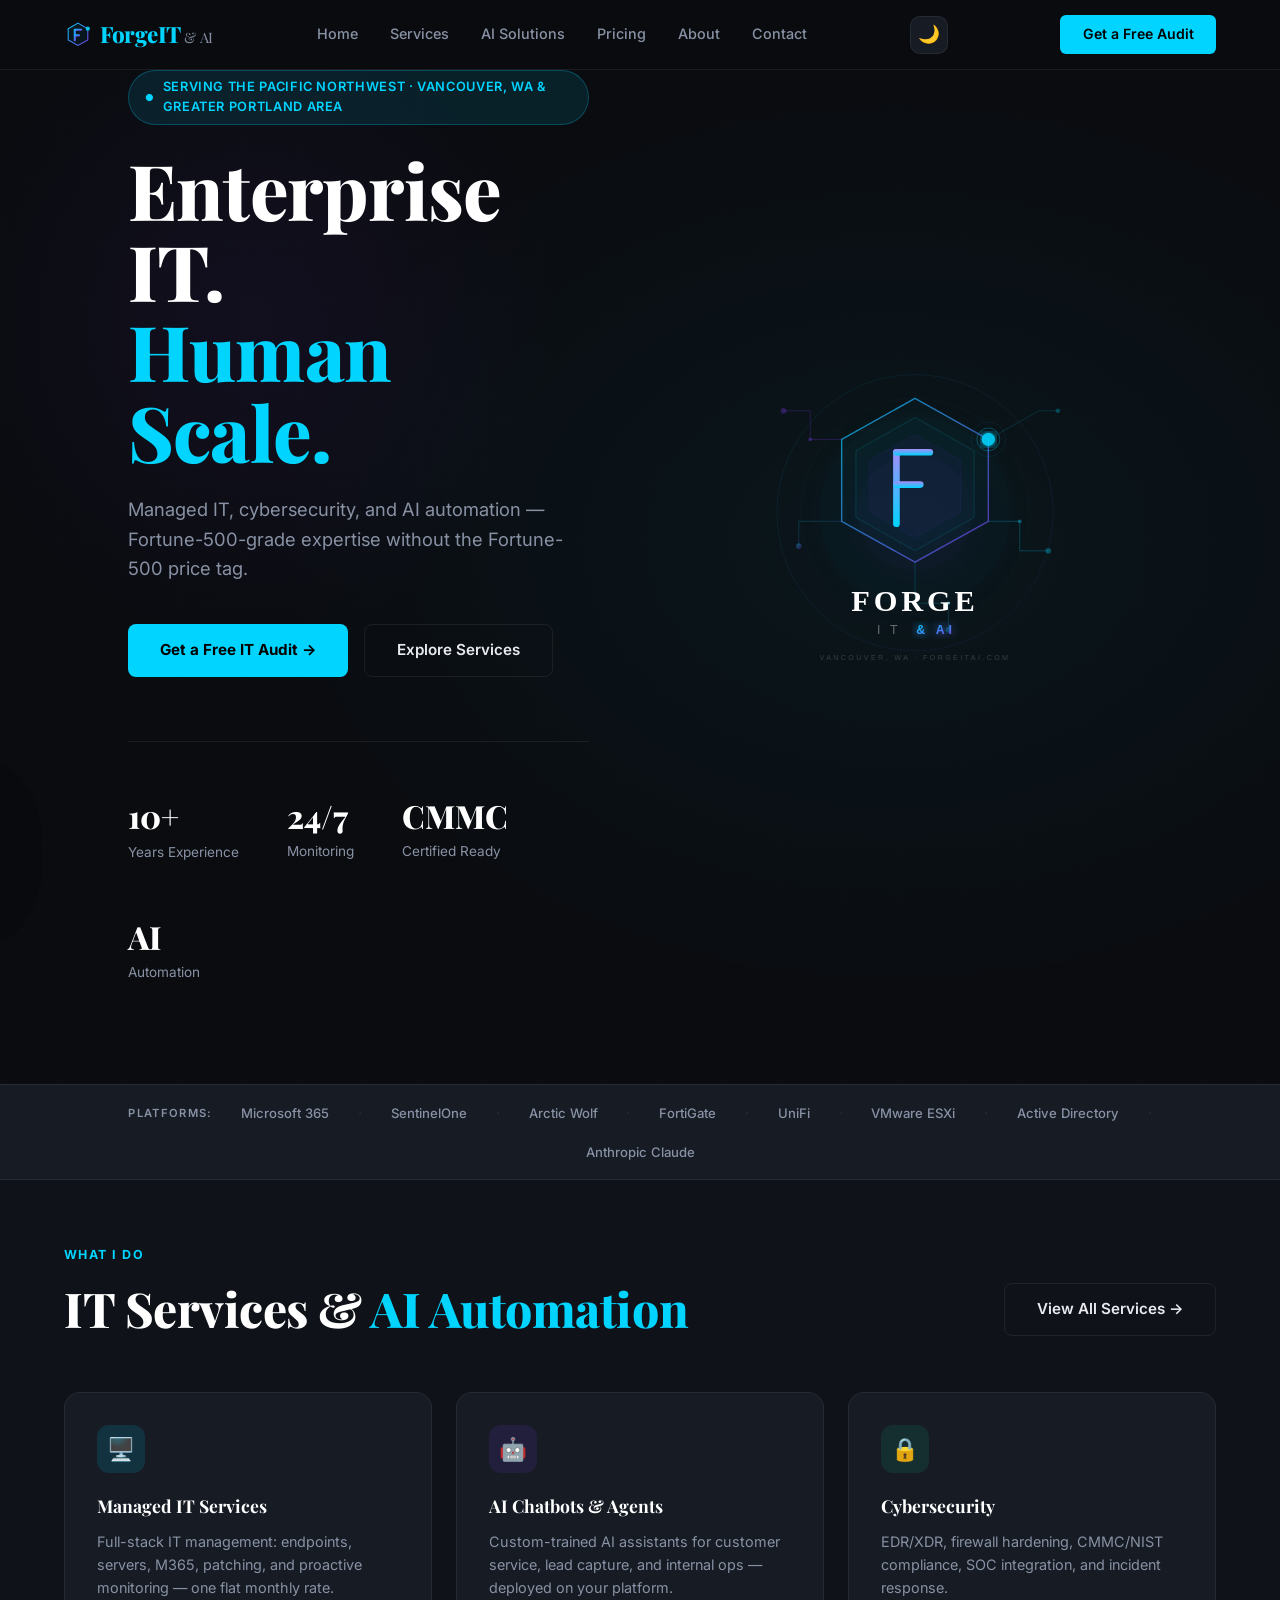
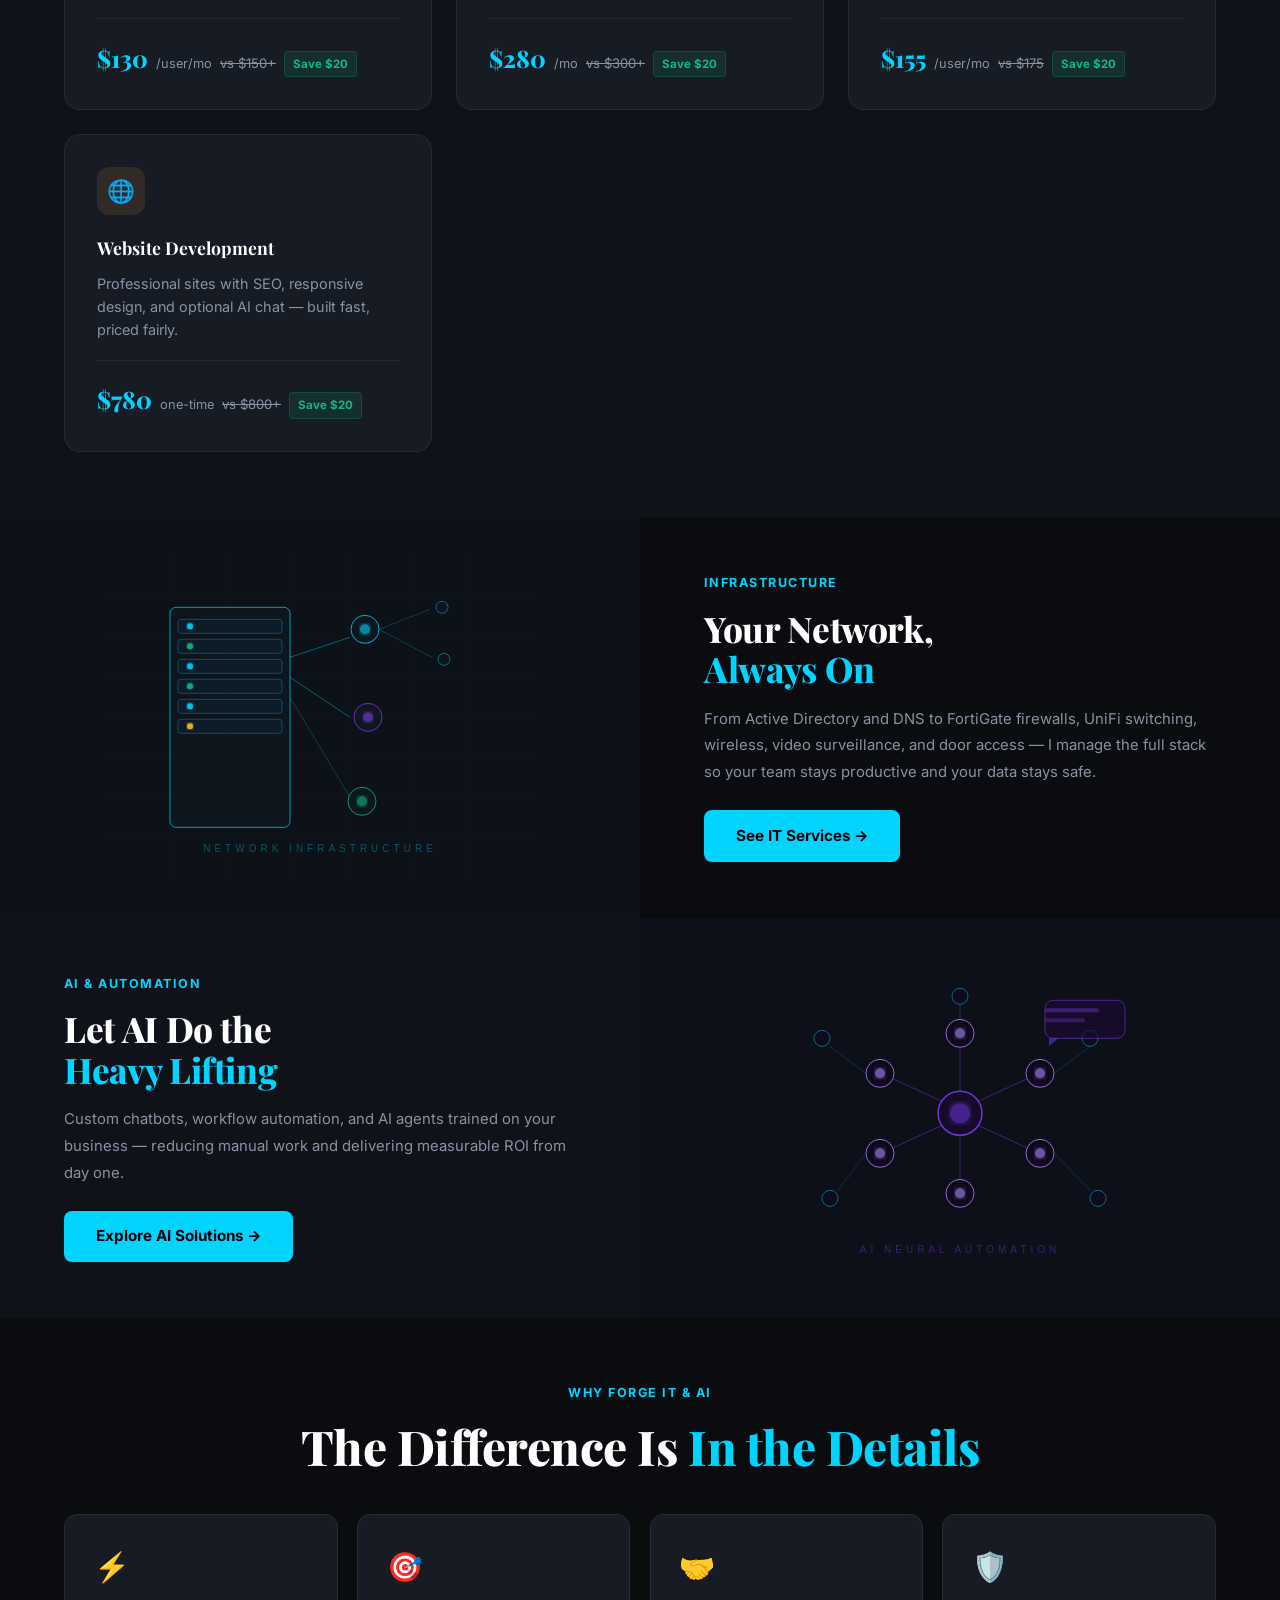
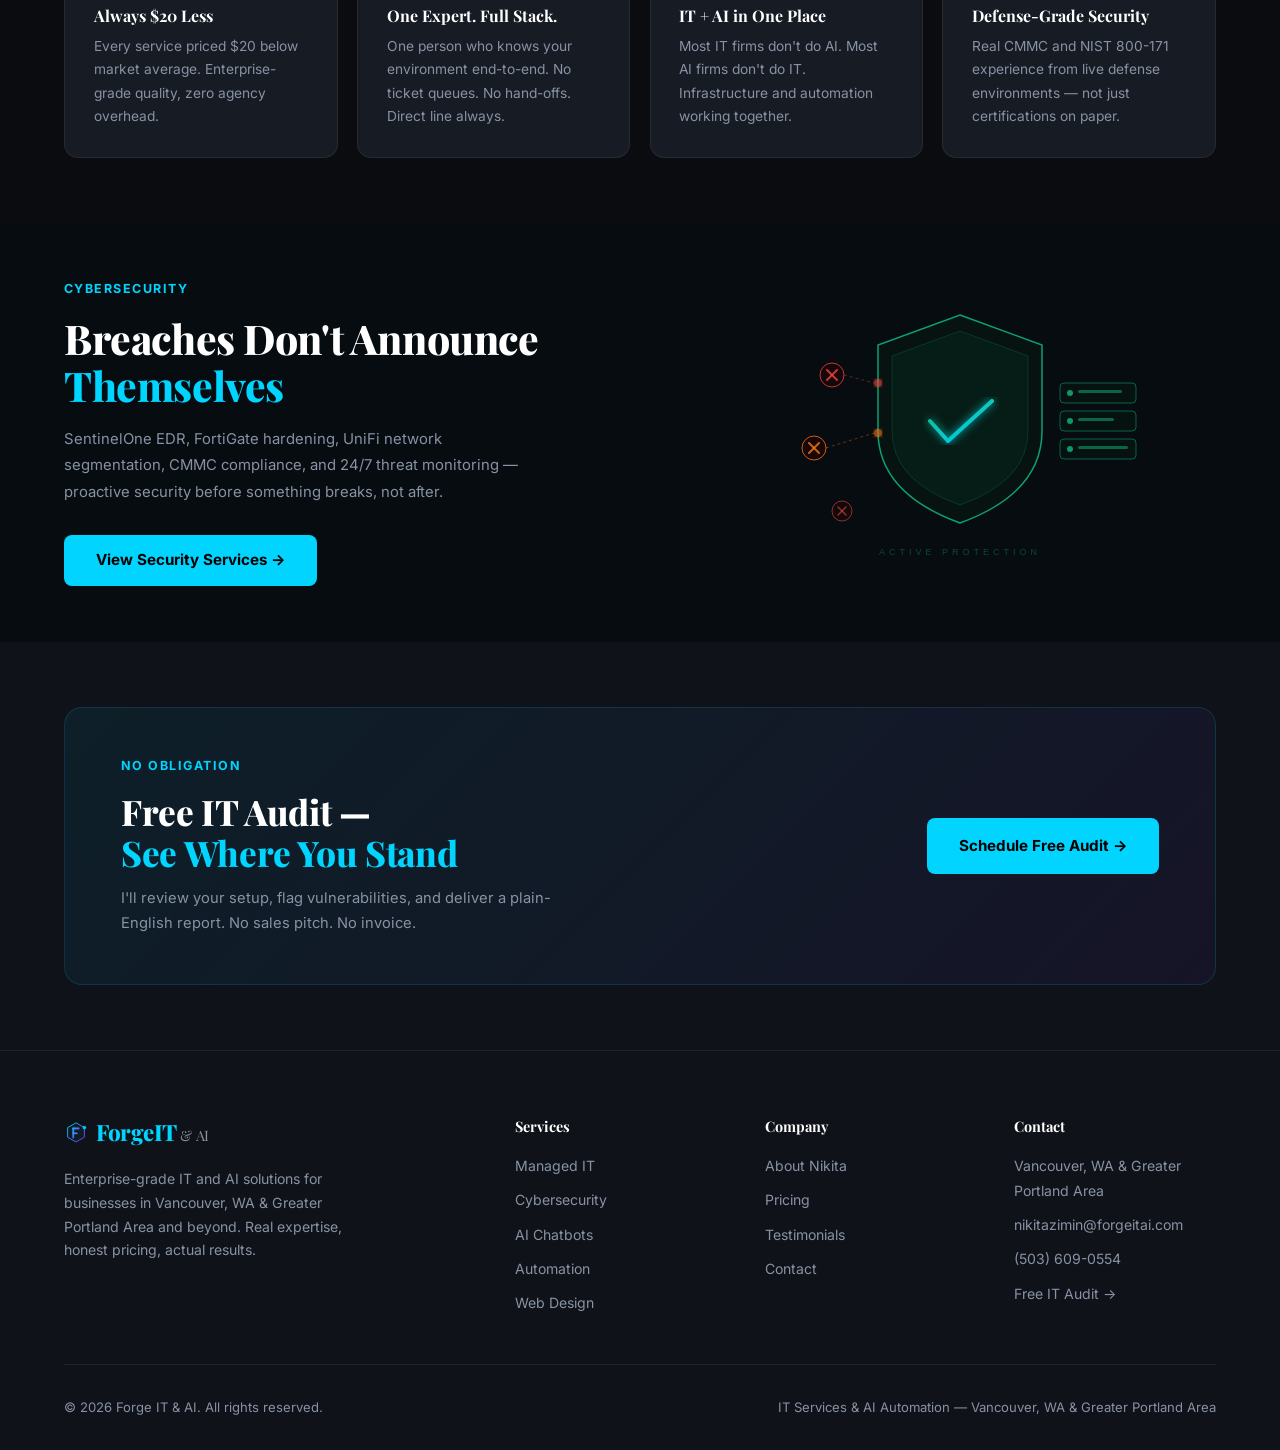
==== commit b986d342: "Add files via upload" ====
--- a/index 3.html
+++ b/index 3.html
@@ -3,7 +3,7 @@
 <head>
 <meta charset="UTF-8">
 <meta name="viewport" content="width=device-width, initial-scale=1.0">
-<title>Forge IT & AI | IT & AI Services — Vancouver, WA</title>
+<title>Forge IT & AI | IT & AI Services — Vancouver, WA &amp; Greater Portland Area</title>
 <link href="https://fonts.googleapis.com/css2?family=Playfair+Display:wght@600;700;800&family=Inter:wght@300;400;500;600;700&display=swap" rel="stylesheet">
 <style>
   :root {
@@ -20,6 +20,58 @@
     --white: #ffffff;
     --glow: 0 0 40px rgba(0,212,255,0.15);
   }
+  [data-theme="light"] {
+    --bg: #f4f6f9;
+    --bg2: #ebeef3;
+    --bg3: #e2e6ec;
+    --card: #ffffff;
+    --border: rgba(0,0,0,0.1);
+    --accent: #0099cc;
+    --accent2: #6d28d9;
+    --accent3: #059669;
+    --text: #2d3748;
+    --muted: #64748b;
+    --white: #111827;
+    --glow: 0 0 40px rgba(0,153,204,0.1);
+  }
+  [data-theme="light"] nav {
+    background: rgba(244,246,249,0.9);
+  }
+  [data-theme="light"] #mobileMenu {
+    background: rgba(244,246,249,0.98);
+  }
+  [data-theme="light"] .chat-msg.user {
+    background: rgba(0,153,204,0.1); border-color: rgba(0,153,204,0.25);
+  }
+  [data-theme="light"] .chat-msg.bot,
+  [data-theme="light"] .typing {
+    background: var(--bg2); border-color: var(--border);
+  }
+  [data-theme="light"] .hero-bg {
+    background: radial-gradient(ellipse 80% 60% at 60% 20%, rgba(0,153,204,0.06) 0%, transparent 70%),
+                radial-gradient(ellipse 50% 40% at 10% 80%, rgba(109,40,217,0.06) 0%, transparent 60%);
+  }
+  [data-theme="light"] .grid-overlay {
+    background-image: linear-gradient(rgba(0,0,0,0.04) 1px, transparent 1px),
+                      linear-gradient(90deg, rgba(0,0,0,0.04) 1px, transparent 1px);
+  }
+  [data-theme="light"] .btn-primary { color: #fff; }
+  [data-theme="light"] .nav-cta { color: #fff; }
+  [data-theme="light"] .avatar-circle { color: #fff; }
+  [data-theme="light"] .notif-popup { background: #fff; }
+
+  /* ── THEME TOGGLE ── */
+  .theme-toggle {
+    width: 38px; height: 38px; border-radius: 10px; border: 1px solid var(--border);
+    background: var(--card); cursor: pointer; display: flex; align-items: center;
+    justify-content: center; font-size: 1.1rem; transition: all 0.25s; margin-right: 0.5rem; flex-shrink: 0;
+  }
+  .theme-toggle:hover { border-color: var(--accent); transform: translateY(-1px); }
+  .theme-toggle .icon-sun { display: none; }
+  .theme-toggle .icon-moon { display: block; }
+  [data-theme="light"] .theme-toggle .icon-sun { display: block; }
+  [data-theme="light"] .theme-toggle .icon-moon { display: none; }
+
   *, *::before, *::after { box-sizing: border-box; margin: 0; padding: 0; }
   html { scroll-behavior: smooth; }
   body { background: var(--bg); color: var(--text); font-family: 'Inter', sans-serif; font-size: 15.5px; line-height: 1.6; overflow-x: hidden; }
@@ -311,6 +363,7 @@
   @media (max-width: 900px) {
     .nav-links, .nav-cta { display: none; }
     .hamburger { display: flex; }
+    .theme-toggle { margin-right: 1rem; }
     .pricing-grid { grid-template-columns: 1fr; max-width: 400px; margin: 0 auto; }
     .process-steps { grid-template-columns: repeat(2, 1fr); }
     .testi-grid { grid-template-columns: 1fr; }
@@ -386,6 +439,10 @@
     <li><a href="#" data-nav="about">About</a></li>
     <li><a href="#" data-nav="contact">Contact</a></li>
   </ul>
+  <button class="theme-toggle" id="themeToggle" aria-label="Toggle light/dark mode">
+    <span class="icon-moon">🌙</span>
+    <span class="icon-sun">☀️</span>
+  </button>
   <a href="#" class="nav-cta" data-nav="contact">Get a Free Audit</a>
   <div class="hamburger" id="hamburgerBtn">
     <span></span><span></span><span></span>
@@ -414,7 +471,7 @@
 
     <!-- LEFT: text content -->
     <div style="position:relative;z-index:1;padding:0 4vw 0 5vw;">
-      <div class="hero-badge" style="animation:fadeUp 0.5s ease both;">Available · Vancouver, WA &amp; Remote</div>
+      <div class="hero-badge" style="animation:fadeUp 0.5s ease both;">Serving the Pacific Northwest · Vancouver, WA &amp; Greater Portland Area</div>
       <h1 class="hero-title" style="animation:fadeUp 0.5s 0.1s ease both;">Enterprise IT.<br><span class="line2">Human Scale.</span></h1>
       <p class="hero-sub" style="animation:fadeUp 0.5s 0.2s ease both;">Managed IT, cybersecurity, and AI automation — Fortune-500-grade expertise without the Fortune-500 price tag.</p>
       <div class="hero-btns" style="animation:fadeUp 0.5s 0.3s ease both;">
@@ -547,6 +604,7 @@
       <span style="color:var(--muted);font-size:0.82rem;font-weight:500;">SentinelOne</span><span style="color:var(--border);">·</span>
       <span style="color:var(--muted);font-size:0.82rem;font-weight:500;">Arctic Wolf</span><span style="color:var(--border);">·</span>
       <span style="color:var(--muted);font-size:0.82rem;font-weight:500;">FortiGate</span><span style="color:var(--border);">·</span>
+      <span style="color:var(--muted);font-size:0.82rem;font-weight:500;">UniFi</span><span style="color:var(--border);">·</span>
       <span style="color:var(--muted);font-size:0.82rem;font-weight:500;">VMware ESXi</span><span style="color:var(--border);">·</span>
       <span style="color:var(--muted);font-size:0.82rem;font-weight:500;">Active Directory</span><span style="color:var(--border);">·</span>
       <span style="color:var(--muted);font-size:0.82rem;font-weight:500;">Anthropic Claude</span>
@@ -646,7 +704,7 @@
     <div style="background:var(--bg);padding:3.5rem 4rem;display:flex;flex-direction:column;justify-content:center;" class="reveal-right">
       <p class="section-label">Infrastructure</p>
       <h2 class="section-title" style="font-size:clamp(1.5rem,2.8vw,2.2rem);">Your Network,<br><span>Always On</span></h2>
-      <p style="color:var(--muted);margin:1rem 0 1.5rem;font-size:0.93rem;line-height:1.8;">From Active Directory and DNS to FortiGate firewalls and VMware clusters — I manage the full stack so your team stays productive and your data stays safe.</p>
+      <p style="color:var(--muted);margin:1rem 0 1.5rem;font-size:0.93rem;line-height:1.8;">From Active Directory and DNS to FortiGate firewalls, UniFi switching, wireless, video surveillance, and door access — I manage the full stack so your team stays productive and your data stays safe.</p>
       <a href="#" class="btn-primary" style="width:fit-content;" data-nav="services">See IT Services →</a>
     </div>
   </div>
@@ -757,7 +815,7 @@
     <div style="position:relative;z-index:1;padding:3.5rem 3rem 3.5rem 5vw;" class="reveal">
       <p class="section-label">Cybersecurity</p>
       <h2 class="section-title" style="font-size:clamp(1.7rem,3.2vw,2.6rem);">Breaches Don't Announce<br><span>Themselves</span></h2>
-      <p style="color:var(--muted);margin:1rem 0 1.8rem;font-size:0.93rem;line-height:1.8;max-width:460px;">SentinelOne EDR, FortiGate hardening, CMMC compliance, and 24/7 threat monitoring — proactive security before something breaks, not after.</p>
+      <p style="color:var(--muted);margin:1rem 0 1.8rem;font-size:0.93rem;line-height:1.8;max-width:460px;">SentinelOne EDR, FortiGate hardening, UniFi network segmentation, CMMC compliance, and 24/7 threat monitoring — proactive security before something breaks, not after.</p>
       <a href="#" class="btn-primary" data-nav="services">View Security Services →</a>
     </div>
     <!-- Right: graphic -->
@@ -878,8 +936,14 @@
       <div class="service-card reveal">
         <div class="service-icon icon-green">🛡️</div>
         <h3>Firewall & Network Security</h3>
-        <p>FortiGate / SonicWall setup, VLAN segmentation, GPO hardening, intrusion detection, and rule maintenance.</p>
+        <p>FortiGate / SonicWall / UniFi setup, VLAN segmentation, GPO hardening, intrusion detection, and rule maintenance.</p>
         <div class="service-price"><span class="price-amount">$780</span><span class="price-period">setup + $80/mo</span><span class="price-old">industry: $800/$100</span><span class="badge-save">$20 less</span></div>
+      </div>
+      <div class="service-card reveal">
+        <div class="service-icon icon-blue">📡</div>
+        <h3>UniFi Network Solutions</h3>
+        <p>Full UniFi ecosystem deployment — switching, wireless APs, video surveillance (cameras & NVR), door access control, and complete small network design for SMBs.</p>
+        <div class="service-price"><span class="price-amount">$580</span><span class="price-period">setup</span><span class="price-old">vs $600+</span><span class="badge-save">$20 less</span></div>
       </div>
       <div class="service-card reveal">
         <div class="service-icon icon-green">📋</div>
@@ -1210,7 +1274,7 @@
         </div>
         <div class="badge-float b2" style="flex-direction:column;align-items:flex-start;gap:2px;">
           <span style="font-size:0.72rem;color:var(--muted);">Currently serving</span>
-          <span style="font-weight:700;color:var(--white);font-size:0.85rem;">Vancouver, WA & Remote</span>
+          <span style="font-weight:700;color:var(--white);font-size:0.85rem;">Vancouver, WA &amp; Greater Portland Area & Remote</span>
         </div>
       </div>
 
@@ -1245,7 +1309,11 @@
             <span class="skill-tag">Arctic Wolf</span>
             <span class="skill-tag">FortiGate</span>
             <span class="skill-tag">SonicWall</span>
-            <span class="skill-tag">Aruba / UniFi</span>
+            <span class="skill-tag">UniFi Switching</span>
+            <span class="skill-tag">UniFi Wireless</span>
+            <span class="skill-tag">UniFi Video / NVR</span>
+            <span class="skill-tag">UniFi Access Control</span>
+            <span class="skill-tag">Aruba</span>
             <span class="skill-tag">VMware ESXi</span>
             <span class="skill-tag">Hyper-V</span>
             <span class="skill-tag">Lansweeper</span>
@@ -1272,7 +1340,6 @@
         <div class="reveal" style="display:flex;gap:1.5rem;padding:1.5rem 0 1.5rem 3.5rem;position:relative;">
           <div style="position:absolute;left:16px;top:1.8rem;width:16px;height:16px;border-radius:50%;background:var(--accent);border:3px solid var(--bg2);"></div>
           <div>
-            <p style="font-size:0.75rem;color:var(--accent);font-weight:700;text-transform:uppercase;letter-spacing:0.08em;">2023 – Present · Aerospace Manufacturing</p>
             <h4 style="font-family:'Playfair Display',serif;color:var(--white);margin:4px 0;">IT Support & Systems Administration</h4>
             <p style="font-size:0.88rem;color:var(--muted);">Full end-user support, Visual ERP administration, network maintenance, endpoint management, and cybersecurity operations in a regulated aerospace manufacturing environment.</p>
           </div>
@@ -1281,16 +1348,14 @@
         <div class="reveal" style="display:flex;gap:1.5rem;padding:1.5rem 0 1.5rem 3.5rem;position:relative;">
           <div style="position:absolute;left:16px;top:1.8rem;width:16px;height:16px;border-radius:50%;background:var(--accent2);border:3px solid var(--bg2);"></div>
           <div>
-            <p style="font-size:0.75rem;color:#a78bfa;font-weight:700;text-transform:uppercase;letter-spacing:0.08em;">2023 – Present · Defense Industry</p>
             <h4 style="font-family:'Playfair Display',serif;color:var(--white);margin:4px 0;">IT Administrator — Sole Onsite IT</h4>
-            <p style="font-size:0.88rem;color:var(--muted);">Owned the entire IT environment independently: Windows Server, Active Directory, M365, FortiGate firewall, Aruba networking, backup systems, and CMMC compliance preparation for a defense-sector organization.</p>
+            <p style="font-size:0.88rem;color:var(--muted);">Owned the entire IT environment independently: Windows Server, Active Directory, M365, FortiGate firewall, UniFi switching & wireless, backup systems, and CMMC compliance preparation for a defense-sector organization.</p>
           </div>
         </div>
 
         <div class="reveal" style="display:flex;gap:1.5rem;padding:1.5rem 0 1.5rem 3.5rem;position:relative;">
           <div style="position:absolute;left:16px;top:1.8rem;width:16px;height:16px;border-radius:50%;background:var(--accent3);border:3px solid var(--bg2);"></div>
           <div>
-            <p style="font-size:0.75rem;color:var(--accent3);font-weight:700;text-transform:uppercase;letter-spacing:0.08em;">2022 – 2023 · Managed Service Provider</p>
             <h4 style="font-family:'Playfair Display',serif;color:var(--white);margin:4px 0;">Level 2 Systems Engineer</h4>
             <p style="font-size:0.88rem;color:var(--muted);">Managed IT environments for dozens of SMB clients simultaneously — Windows Server, Active Directory, GPO, firewall configuration, M365 administration, and Tier 2 escalation support.</p>
           </div>
@@ -1299,7 +1364,6 @@
         <div class="reveal" style="display:flex;gap:1.5rem;padding:1.5rem 0 1.5rem 3.5rem;position:relative;">
           <div style="position:absolute;left:16px;top:1.8rem;width:16px;height:16px;border-radius:50%;background:var(--muted);border:3px solid var(--bg2);"></div>
           <div>
-            <p style="font-size:0.75rem;color:var(--muted);font-weight:700;text-transform:uppercase;letter-spacing:0.08em;">2021 – 2022 · Managed Service Provider</p>
             <h4 style="font-family:'Playfair Display',serif;color:var(--white);margin:4px 0;">Systems Engineer</h4>
             <p style="font-size:0.88rem;color:var(--muted);">Provided multi-client IT support covering helpdesk, network administration, security implementation, and infrastructure troubleshooting across a diverse SMB client base.</p>
           </div>
@@ -1355,116 +1419,138 @@
 
 <!-- ═══════════════ CONTACT PAGE ═══════════════ -->
 <div id="page-contact" class="page">
-  <section id="contact" style="padding-top:130px;">
-    <div class="reveal">
-      <p class="section-label">Get in Touch</p>
-      <h2 class="section-title">Let's Talk About<br><span>Your IT Needs</span></h2>
-      <p class="section-sub">Fill out the form and I'll get back to you within 24 hours. Or just call/email directly — no phone trees, no support tickets. A real person answers.</p>
-    </div>
-
-    <div class="contact-grid">
-      <div class="contact-info reveal-left" style="margin-top:2rem;">
-        <div class="contact-item">
-          <div class="contact-icon">📍</div>
-          <div>
-            <h4>Location</h4>
-            <p>Vancouver / Washougal, WA<br>Serving Pacific Northwest + Remote</p>
-          </div>
-        </div>
-        <div class="contact-item">
-          <div class="contact-icon">📧</div>
-          <div>
-            <h4>Email</h4>
-            <p><a href="/cdn-cgi/l/email-protection" class="__cf_email__" data-cfemail="92faf7fefefdd2f4fde0f5f7fbe6f3fbbcf1fdff">[email&#160;protected]</a></p>
-          </div>
-        </div>
-        <div class="contact-item">
-          <div class="contact-icon">📞</div>
-          <div>
-            <h4>Phone / Text</h4>
-            <p>(360) 555-0192</p>
-          </div>
-        </div>
-        <div class="contact-item">
-          <div class="contact-icon">🕐</div>
-          <div>
-            <h4>Response Time</h4>
-            <p>Business hours: within 2 hrs<br>After hours: next business day</p>
-          </div>
-        </div>
-
-        <div style="background:var(--card);border:1px solid var(--border);border-radius:16px;padding:1.5rem;margin-top:1rem;">
-          <p style="font-size:0.8rem;color:var(--accent);font-weight:700;text-transform:uppercase;letter-spacing:0.08em;margin-bottom:1rem;">Free IT Audit Includes</p>
-          <div style="display:flex;flex-direction:column;gap:0.6rem;">
-            <div style="display:flex;gap:8px;align-items:center;font-size:0.87rem;color:var(--muted);">
-              <span style="color:var(--accent3);">✓</span> Network & endpoint inventory
+
+  <!-- HERO BANNER -->
+  <div style="background:linear-gradient(135deg,#0055aa,#003377);padding:90px 5vw 60px;text-align:center;margin-top:70px;">
+    <p style="font-size:0.8rem;font-weight:700;letter-spacing:0.15em;text-transform:uppercase;color:rgba(255,255,255,0.6);margin-bottom:1rem;">IMMEDIATE TECHNICAL SUPPORT</p>
+    <h1 style="font-family:'Playfair Display',serif;font-size:clamp(1.8rem,4vw,3rem);font-weight:800;color:#ffffff;margin-bottom:1rem;line-height:1.1;">
+      Call <a href="tel:5036090554" style="color:#00d4ff;text-decoration:none;">(503) 609-0554</a><br>For Immediate Support
+    </h1>
+    <p style="color:rgba(255,255,255,0.7);font-size:1rem;max-width:560px;margin:0 auto;">Need help right now? Call or text us directly. We pick up fast during business hours and respond to urgent after-hours issues.</p>
+  </div>
+
+  <!-- MAIN CONTENT -->
+  <div style="background:var(--bg);padding:60px 5vw;">
+    <div style="display:grid;grid-template-columns:1fr 1fr;gap:4rem;max-width:1100px;margin:0 auto;" class="support-grid">
+
+      <!-- LEFT COLUMN -->
+      <div>
+        <!-- On a support call -->
+        <div style="margin-bottom:3rem;">
+          <h2 style="font-family:'Playfair Display',serif;font-size:1.6rem;font-weight:700;color:var(--white);margin-bottom:0.8rem;">On a support call now?</h2>
+          <p style="color:var(--muted);font-size:0.93rem;line-height:1.8;margin-bottom:1.5rem;">If you are being helped by a Forge IT & AI engineer and have been directed to this page, use the quick connect options below.</p>
+          <!-- Quick connect cards -->
+          <div style="display:flex;flex-direction:column;gap:1rem;">
+            <a href="tel:5036090554" style="display:flex;align-items:center;gap:1rem;background:var(--card);border:1px solid var(--border);border-radius:12px;padding:1.2rem 1.5rem;text-decoration:none;transition:all 0.2s;" onmouseover="this.style.borderColor='rgba(0,212,255,0.4)'" onmouseout="this.style.borderColor='rgba(255,255,255,0.07)'">
+              <div style="width:44px;height:44px;background:rgba(0,212,255,0.1);border-radius:10px;display:flex;align-items:center;justify-content:center;font-size:1.3rem;flex-shrink:0;">📞</div>
+              <div>
+                <div style="font-weight:700;color:var(--white);font-size:0.95rem;">Call or Text</div>
+                <div style="color:var(--accent);font-size:0.88rem;">(503) 609-0554</div>
+              </div>
+            </a>
+            <a href="/cdn-cgi/l/email-protection#a5cbccceccd1c4dfccc8cccbe5c3cad7c2c0ccd1c4cc8bc6cac8" style="display:flex;align-items:center;gap:1rem;background:var(--card);border:1px solid var(--border);border-radius:12px;padding:1.2rem 1.5rem;text-decoration:none;transition:all 0.2s;" onmouseover="this.style.borderColor='rgba(0,212,255,0.4)'" onmouseout="this.style.borderColor='rgba(255,255,255,0.07)'">
+              <div style="width:44px;height:44px;background:rgba(124,58,237,0.1);border-radius:10px;display:flex;align-items:center;justify-content:center;font-size:1.3rem;flex-shrink:0;">✉️</div>
+              <div>
+                <div style="font-weight:700;color:var(--white);font-size:0.95rem;">Email</div>
+                <div style="color:#a78bfa;font-size:0.88rem;">nikitazimin&#64;forgeitai&#46;com</div>
+              </div>
+            </a>
+          </div>
+        </div>
+
+        <!-- After-hours -->
+        <div style="background:var(--card);border:1px solid var(--border);border-radius:16px;padding:2rem;">
+          <h2 style="font-family:'Playfair Display',serif;font-size:1.4rem;font-weight:700;color:var(--white);margin-bottom:1rem;">After-Hours Support</h2>
+          <p style="color:var(--muted);font-size:0.9rem;line-height:1.8;margin-bottom:1rem;">
+            If you call outside of business hours <strong style="color:var(--text);">(Mon–Fri, 8AM–6PM PT)</strong>, please leave a detailed voicemail at <strong style="color:var(--accent);">(503) 609-0554</strong> with your name, company, and a brief description of the issue.
+          </p>
+          <p style="color:var(--muted);font-size:0.9rem;line-height:1.8;">
+            For <strong style="color:var(--text);">urgent after-hours emergencies</strong>, text the same number <strong style="color:var(--accent);">(503) 609-0554</strong> with "URGENT" and a brief description. I will respond as quickly as possible.
+          </p>
+          <div style="margin-top:1.5rem;padding-top:1.5rem;border-top:1px solid var(--border);display:flex;align-items:center;gap:10px;">
+            <div style="width:10px;height:10px;border-radius:50%;background:var(--accent3);flex-shrink:0;"></div>
+            <span style="font-size:0.85rem;color:var(--muted);">Business hours response: <strong style="color:var(--white);">under 2 hours</strong></span>
+          </div>
+          <div style="margin-top:0.6rem;display:flex;align-items:center;gap:10px;">
+            <div style="width:10px;height:10px;border-radius:50%;background:#fbbf24;flex-shrink:0;"></div>
+            <span style="font-size:0.85rem;color:var(--muted);">After-hours urgent text: <strong style="color:var(--white);">as soon as possible</strong></span>
+          </div>
+        </div>
+      </div>
+
+      <!-- RIGHT COLUMN: Contact Form -->
+      <div>
+        <h2 style="font-family:'Playfair Display',serif;font-size:1.6rem;font-weight:700;color:var(--white);margin-bottom:0.5rem;">Send a Message</h2>
+        <p style="color:var(--muted);font-size:0.9rem;margin-bottom:1.5rem;">For non-urgent requests, quotes, or the free IT audit — fill out the form and I'll get back to you within 24 hours.</p>
+
+        <!-- Formspree success/error messages -->
+<div data-fs-success style="display:none;background:rgba(16,185,129,0.1);border:1px solid rgba(16,185,129,0.3);border-radius:10px;padding:1.2rem;color:var(--accent3);font-weight:600;margin-bottom:1rem;text-align:center;">
+  ✓ Message sent! I'll get back to you within 24 hours.
+</div>
+<div data-fs-error style="display:none;background:rgba(239,68,68,0.1);border:1px solid rgba(239,68,68,0.3);border-radius:10px;padding:1.2rem;color:#ef4444;margin-bottom:1rem;">
+  Something went wrong. Please try calling (503) 609-0554 directly.
+</div>
+
+<form id="contactForm" style="display:flex;flex-direction:column;gap:1rem;">
+          <div class="form-row">
+            <div class="form-group">
+              <label>First Name *</label>
+              <input type="text" name="firstName" placeholder="John" required>
             </div>
-            <div style="display:flex;gap:8px;align-items:center;font-size:0.87rem;color:var(--muted);">
-              <span style="color:var(--accent3);">✓</span> Security gap assessment
+            <div class="form-group">
+              <label>Last Name *</label>
+              <input type="text" name="lastName" placeholder="Smith" required>
             </div>
-            <div style="display:flex;gap:8px;align-items:center;font-size:0.87rem;color:var(--muted);">
-              <span style="color:var(--accent3);">✓</span> M365 configuration review
-            </div>
-            <div style="display:flex;gap:8px;align-items:center;font-size:0.87rem;color:var(--muted);">
-              <span style="color:var(--accent3);">✓</span> AI automation opportunities
-            </div>
-            <div style="display:flex;gap:8px;align-items:center;font-size:0.87rem;color:var(--muted);">
-              <span style="color:var(--accent3);">✓</span> Plain-English report delivered
-            </div>
-          </div>
-        </div>
-      </div>
-
-      <form class="contact-form reveal-right" style="margin-top:2rem;" id="contactForm">
-        <div class="form-row">
+          </div>
           <div class="form-group">
-            <label>First Name *</label>
-            <input type="text" placeholder="John" required>
+            <label>Business Email *</label>
+            <input type="email" name="email" placeholder="john@yourcompany.com" required>
           </div>
           <div class="form-group">
-            <label>Last Name *</label>
-            <input type="text" placeholder="Smith" required>
-          </div>
-        </div>
-        <div class="form-group">
-          <label>Business Email *</label>
-          <input type="email" placeholder="john@yourcompany.com" required>
-        </div>
-        <div class="form-group">
-          <label>Company Name</label>
-          <input type="text" placeholder="Acme Corp">
-        </div>
-        <div class="form-group">
-          <label>Number of Employees</label>
-          <select>
-            <option value="">Select range</option>
-            <option>1–5</option>
-            <option>6–15</option>
-            <option>16–50</option>
-            <option>51–100</option>
-            <option>100+</option>
-          </select>
-        </div>
-        <div class="form-group">
-          <label>What can I help with?</label>
-          <select>
-            <option value="">Select a service</option>
-            <option>Managed IT Services</option>
-            <option>Cybersecurity / Compliance</option>
-            <option>AI Chatbot / Automation</option>
-            <option>Website Development</option>
-            <option>Free IT Audit</option>
-            <option>Other / Not Sure</option>
-          </select>
-        </div>
-        <div class="form-group">
-          <label>Tell me about your situation</label>
-          <textarea placeholder="What's your biggest IT pain point right now?"></textarea>
-        </div>
-        <button type="submit" class="submit-btn">Send Message — It's Free →</button>
-      </form>
-    </div>
-  </section>
+            <label>Phone Number</label>
+            <input type="text" name="phone" placeholder="(503) 000-0000">
+          </div>
+          <div class="form-group">
+            <label>Company Name</label>
+            <input type="text" name="company" placeholder="Acme Corp">
+          </div>
+          <div class="form-group">
+            <label>How can I help?</label>
+            <select name="service">
+              <option value="">Select a service</option>
+              <option>Managed IT Services</option>
+              <option>Cybersecurity / Compliance</option>
+              <option>AI Chatbot / Automation</option>
+              <option>Website Development</option>
+              <option>Free IT Audit</option>
+              <option>Emergency Support</option>
+              <option>Other / Not Sure</option>
+            </select>
+          </div>
+          <div class="form-group">
+            <label>Describe your situation</label>
+            <textarea name="message" placeholder="What's your biggest IT challenge right now?"></textarea>
+          </div>
+          <button type="submit" class="submit-btn">Send Message →</button>
+        </form>
+
+        <!-- Free Audit CTA -->
+        <div style="margin-top:1.5rem;background:linear-gradient(135deg,rgba(0,212,255,0.07),rgba(124,58,237,0.07));border:1px solid rgba(0,212,255,0.15);border-radius:12px;padding:1.2rem 1.5rem;display:flex;align-items:center;gap:1rem;flex-wrap:wrap;">
+          <div style="flex:1;">
+            <div style="font-weight:700;color:var(--white);font-size:0.9rem;margin-bottom:2px;">Want a Free IT Health Audit?</div>
+            <div style="font-size:0.82rem;color:var(--muted);">No cost, no obligation — I'll review your setup and flag any issues.</div>
+          </div>
+          <a href="tel:5036090554" class="btn-primary" style="font-size:0.85rem;padding:0.6rem 1.2rem;white-space:nowrap;">Call Now</a>
+        </div>
+      </div>
+
+    </div>
+  </div>
+
+  <style>
+    @media (max-width: 768px) { .support-grid { grid-template-columns: 1fr !important; } }
+  </style>
+
 </div>
 
 <!-- FOOTER -->
@@ -1482,7 +1568,7 @@
         </svg>
         <span>Forge<span style="color:var(--accent)">IT</span> <span style="color:var(--muted);font-weight:400;font-size:0.9rem;">&amp; AI</span></span>
       </a>
-      <p>Enterprise-grade IT and AI solutions for businesses in Vancouver, WA and beyond. Real expertise, honest pricing, actual results.</p>
+      <p>Enterprise-grade IT and AI solutions for businesses in Vancouver, WA &amp; Greater Portland Area and beyond. Real expertise, honest pricing, actual results.</p>
     </div>
     <div class="footer-col">
       <h5>Services</h5>
@@ -1506,16 +1592,16 @@
     <div class="footer-col">
       <h5>Contact</h5>
       <ul>
-        <li><a href="#">Vancouver, WA</a></li>
-        <li><a href="#"><span class="__cf_email__" data-cfemail="ff979a939390bf99908d989a968b9e96d19c9092">[email&#160;protected]</span></a></li>
-        <li><a href="#">(360) 555-0192</a></li>
+        <li><a href="#">Vancouver, WA &amp; Greater Portland Area</a></li>
+        <li><a href="#">nikitazimin&#64;forgeitai&#46;com</a></li>
+        <li><a href="#">(503) 609-0554</a></li>
         <li><a href="#" data-nav="contact">Free IT Audit →</a></li>
       </ul>
     </div>
   </div>
   <div class="footer-bottom">
     <p>© 2026 Forge IT & AI. All rights reserved.</p>
-    <p style="color:var(--muted);">IT Services & AI Automation — Vancouver, WA</p>
+    <p style="color:var(--muted);">IT Services & AI Automation — Vancouver, WA &amp; Greater Portland Area</p>
   </div>
 </footer>
 
@@ -1529,1538 +1615,8 @@
   <div class="notif-dot"></div>
 </div>
 
-E html>
-<html lang="en">
-<head>
-<meta charset="UTF-8">
-<meta name="viewport" content="width=device-width, initial-scale=1.0">
-<title>Forge IT & AI | IT & AI Services — Vancouver, WA</title>
-<link href="https://fonts.googleapis.com/css2?family=Playfair+Display:wght@600;700;800&family=Inter:wght@300;400;500;600;700&display=swap" rel="stylesheet">
-<style>
-  :root {
-    --bg: #0a0c10;
-    --bg2: #0f1218;
-    --bg3: #141820;
-    --card: #161b24;
-    --border: rgba(255,255,255,0.07);
-    --accent: #00d4ff;
-    --accent2: #7c3aed;
-    --accent3: #10b981;
-    --text: #e8eaf0;
-    --muted: #8892a4;
-    --white: #ffffff;
-    --glow: 0 0 40px rgba(0,212,255,0.15);
-  }
-  *, *::before, *::after { box-sizing: border-box; margin: 0; padding: 0; }
-  html { scroll-behavior: smooth; }
-  body { background: var(--bg); color: var(--text); font-family: 'Inter', sans-serif; font-size: 15.5px; line-height: 1.6; overflow-x: hidden; }
-
-  /* ── NAV ── */
-  nav {
-    position: fixed; top: 0; left: 0; right: 0; z-index: 1000;
-    display: flex; align-items: center; justify-content: space-between;
-    padding: 0 5vw; height: 70px;
-    background: rgba(10,12,16,0.85); backdrop-filter: blur(16px);
-    border-bottom: 1px solid var(--border);
-    transition: all 0.3s;
-  }
-  .logo { font-family: 'Playfair Display', serif; font-weight: 800; font-size: 1.4rem; color: var(--white); text-decoration: none; letter-spacing: -0.02em; }
-  .logo span { color: var(--accent); }
-  .nav-links { display: flex; gap: 2rem; list-style: none; }
-  .nav-links a { color: var(--muted); text-decoration: none; font-size: 0.9rem; font-weight: 500; transition: color 0.2s; }
-  .nav-links a:hover { color: var(--accent); }
-  .nav-cta { background: var(--accent); color: #000; padding: 0.5rem 1.4rem; border-radius: 6px; font-weight: 600; font-size: 0.88rem; text-decoration: none; transition: all 0.2s; }
-  .nav-cta:hover { background: #fff; transform: translateY(-1px); }
-  .hamburger { display: none; flex-direction: column; gap: 5px; cursor: pointer; }
-  .hamburger span { width: 24px; height: 2px; background: var(--text); border-radius: 2px; transition: all 0.3s; }
-
-  /* ── SECTIONS ── */
-  section { padding: 100px 5vw; }
-  .page { display: none; }
-  .page.active { display: block; }
-
-  /* ── HERO ── */
-  #home { min-height: 100vh; display: flex; flex-direction: column; justify-content: center; padding-top: 120px; position: relative; overflow: hidden; }
-  .hero-bg {
-    position: absolute; inset: 0; z-index: 0;
-    background: radial-gradient(ellipse 80% 60% at 60% 20%, rgba(0,212,255,0.07) 0%, transparent 70%),
-                radial-gradient(ellipse 50% 40% at 10% 80%, rgba(124,58,237,0.08) 0%, transparent 60%);
-  }
-  .grid-overlay {
-    position: absolute; inset: 0; z-index: 0;
-    background-image: linear-gradient(rgba(255,255,255,0.02) 1px, transparent 1px),
-                      linear-gradient(90deg, rgba(255,255,255,0.02) 1px, transparent 1px);
-    background-size: 60px 60px;
-  }
-  .hero-content { position: relative; z-index: 1; max-width: 780px; }
-  .hero-badge {
-    display: inline-flex; align-items: center; gap: 8px;
-    background: rgba(0,212,255,0.1); border: 1px solid rgba(0,212,255,0.25);
-    color: var(--accent); padding: 6px 16px; border-radius: 100px;
-    font-size: 0.8rem; font-weight: 600; letter-spacing: 0.05em;
-    text-transform: uppercase; margin-bottom: 1.5rem;
-    animation: fadeUp 0.6s ease both;
-  }
-  .hero-badge::before { content: '●'; font-size: 0.6rem; animation: pulse 2s infinite; }
-  @keyframes pulse { 0%,100%{opacity:1}50%{opacity:0.3} }
-  h1.hero-title {
-    font-family: 'Playfair Display', serif; font-weight: 800;
-    font-size: clamp(2.8rem, 6vw, 5.5rem); line-height: 1.05;
-    color: var(--white); letter-spacing: -0.01em;
-    animation: fadeUp 0.6s 0.1s ease both;
-  }
-  h1.hero-title .line2 { color: var(--accent); }
-  .hero-sub {
-    font-size: 1.15rem; color: var(--muted); max-width: 540px;
-    margin: 1.5rem 0 2.5rem;
-    animation: fadeUp 0.6s 0.2s ease both;
-  }
-  .hero-btns { display: flex; gap: 1rem; flex-wrap: wrap; animation: fadeUp 0.6s 0.3s ease both; }
-  .btn-primary { background: var(--accent); color: #000; padding: 0.85rem 2rem; border-radius: 8px; font-weight: 700; font-size: 0.95rem; text-decoration: none; transition: all 0.25s; display: inline-flex; align-items: center; gap: 8px; }
-  .btn-primary:hover { transform: translateY(-2px); box-shadow: 0 8px 30px rgba(0,212,255,0.35); }
-  .btn-outline { border: 1.5px solid var(--border); color: var(--text); padding: 0.85rem 2rem; border-radius: 8px; font-weight: 600; font-size: 0.95rem; text-decoration: none; transition: all 0.25s; }
-  .btn-outline:hover { border-color: var(--accent); color: var(--accent); }
-  .hero-stats { display: flex; gap: 3rem; margin-top: 4rem; padding-top: 3rem; border-top: 1px solid var(--border); animation: fadeUp 0.6s 0.4s ease both; flex-wrap: wrap; }
-  .stat-item h3 { font-family: 'Playfair Display', serif; font-size: 2rem; font-weight: 800; color: var(--white); }
-  .stat-item p { font-size: 0.85rem; color: var(--muted); }
-  .hero-visual { position: absolute; right: -5vw; top: 50%; transform: translateY(-50%); width: 420px; opacity: 0.08; pointer-events: none; }
-
-  @keyframes fadeUp { from{opacity:0;transform:translateY(24px)} to{opacity:1;transform:translateY(0)} }
-  .reveal { opacity: 0; transform: translateY(40px); transition: opacity 0.7s ease, transform 0.7s ease; }
-  .reveal.visible { opacity: 1; transform: translateY(0); }
-
-  /* ── SECTIONS COMMON ── */
-  .section-label { font-size: 0.78rem; font-weight: 700; letter-spacing: 0.12em; text-transform: uppercase; color: var(--accent); margin-bottom: 1rem; }
-  h2.section-title { font-family: 'Playfair Display', serif; font-weight: 800; font-size: clamp(2rem,4vw,3rem); color: var(--white); letter-spacing: -0.01em; line-height: 1.15; }
-  h2.section-title span { color: var(--accent); }
-  .section-sub { font-size: 1.05rem; color: var(--muted); max-width: 560px; margin-top: 1rem; }
-
-  /* ── SERVICES ── */
-  #services { background: var(--bg2); }
-  .services-grid { display: grid; grid-template-columns: repeat(auto-fill, minmax(300px, 1fr)); gap: 1.5rem; margin-top: 3.5rem; }
-  .service-card {
-    background: var(--card); border: 1px solid var(--border); border-radius: 16px;
-    padding: 2rem; position: relative; overflow: hidden;
-    transition: all 0.3s; cursor: pointer;
-  }
-  .service-card::before {
-    content: ''; position: absolute; inset: 0; opacity: 0;
-    background: radial-gradient(circle at 50% 0%, rgba(0,212,255,0.08), transparent 70%);
-    transition: opacity 0.3s;
-  }
-  .service-card:hover::before { opacity: 1; }
-  .service-card:hover { border-color: rgba(0,212,255,0.3); transform: translateY(-4px); box-shadow: var(--glow); }
-  .service-icon { width: 48px; height: 48px; border-radius: 12px; display: flex; align-items: center; justify-content: center; margin-bottom: 1.2rem; font-size: 1.4rem; }
-  .icon-blue { background: rgba(0,212,255,0.12); }
-  .icon-purple { background: rgba(124,58,237,0.12); }
-  .icon-green { background: rgba(16,185,129,0.12); }
-  .icon-orange { background: rgba(251,146,60,0.12); }
-  .service-card h3 { font-family: 'Playfair Display', serif; font-weight: 700; font-size: 1.1rem; color: var(--white); margin-bottom: 0.6rem; }
-  .service-card p { font-size: 0.9rem; color: var(--muted); line-height: 1.6; }
-  .service-price { margin-top: 1.2rem; padding-top: 1.2rem; border-top: 1px solid var(--border); display: flex; align-items: baseline; gap: 8px; }
-  .price-amount { font-family: 'Playfair Display', serif; font-weight: 800; font-size: 1.5rem; color: var(--accent); }
-  .price-period { font-size: 0.8rem; color: var(--muted); }
-  .price-old { font-size: 0.82rem; color: var(--muted); text-decoration: line-through; }
-  .badge-save { background: rgba(16,185,129,0.12); color: var(--accent3); font-size: 0.72rem; font-weight: 700; padding: 3px 8px; border-radius: 4px; border: 1px solid rgba(16,185,129,0.2); }
-
-  /* ── AI SECTION ── */
-  #ai { background: var(--bg3); }
-  .ai-grid { display: grid; grid-template-columns: 1fr 1fr; gap: 3rem; align-items: center; margin-top: 3rem; }
-  .ai-features { display: flex; flex-direction: column; gap: 1.5rem; }
-  .ai-feature { display: flex; gap: 1rem; align-items: flex-start; padding: 1.2rem; background: var(--card); border: 1px solid var(--border); border-radius: 12px; transition: all 0.3s; }
-  .ai-feature:hover { border-color: rgba(124,58,237,0.4); transform: translateX(6px); }
-  .ai-feature-icon { width: 40px; height: 40px; border-radius: 10px; background: rgba(124,58,237,0.12); display: flex; align-items: center; justify-content: center; flex-shrink: 0; font-size: 1.1rem; }
-  .ai-feature-text h4 { font-family: 'Playfair Display', serif; font-weight: 700; color: var(--white); margin-bottom: 4px; font-size: 0.95rem; }
-  .ai-feature-text p { font-size: 0.85rem; color: var(--muted); }
-  .ai-visual-box {
-    background: var(--card); border: 1px solid var(--border); border-radius: 20px;
-    padding: 2rem; position: relative; overflow: hidden;
-    min-height: 400px; display: flex; flex-direction: column; justify-content: space-between;
-  }
-  .ai-visual-box::after {
-    content: ''; position: absolute; bottom: -60px; right: -60px;
-    width: 200px; height: 200px; border-radius: 50%;
-    background: radial-gradient(circle, rgba(124,58,237,0.3), transparent);
-    pointer-events: none;
-  }
-  .chat-demo { display: flex; flex-direction: column; gap: 1rem; }
-  .chat-msg { max-width: 80%; padding: 0.8rem 1rem; border-radius: 12px; font-size: 0.88rem; line-height: 1.5; }
-  .chat-msg.user { background: rgba(0,212,255,0.12); border: 1px solid rgba(0,212,255,0.2); align-self: flex-end; color: var(--text); border-bottom-right-radius: 4px; }
-  .chat-msg.bot { background: var(--bg3); border: 1px solid var(--border); align-self: flex-start; color: var(--text); border-bottom-left-radius: 4px; }
-  .chat-msg.bot .bot-name { font-size: 0.72rem; color: var(--accent); font-weight: 700; margin-bottom: 4px; }
-  .typing { display: flex; gap: 4px; align-items: center; padding: 0.8rem 1rem; background: var(--bg3); border: 1px solid var(--border); border-radius: 12px; border-bottom-left-radius: 4px; width: fit-content; }
-  .dot { width: 7px; height: 7px; border-radius: 50%; background: var(--muted); animation: blink 1.4s infinite; }
-  .dot:nth-child(2) { animation-delay: 0.2s; }
-  .dot:nth-child(3) { animation-delay: 0.4s; }
-  @keyframes blink { 0%,80%,100%{opacity:0.3}40%{opacity:1} }
-
-  /* ── ABOUT ── */
-  #about { background: var(--bg2); }
-  .about-grid { display: grid; grid-template-columns: 1fr 1.2fr; gap: 4rem; align-items: center; margin-top: 3rem; }
-  .about-photo-wrap { position: relative; }
-  .about-photo {
-    width: 100%; aspect-ratio: 4/5; background: var(--card);
-    border-radius: 20px; border: 1px solid var(--border);
-    overflow: hidden; position: relative; display: flex; align-items: center; justify-content: center;
-  }
-  .about-photo-placeholder { 
-    width: 100%; height: 100%; 
-    background: linear-gradient(135deg, rgba(0,212,255,0.05) 0%, rgba(124,58,237,0.08) 100%);
-    display: flex; flex-direction: column; align-items: center; justify-content: center;
-    gap: 1rem;
-  }
-  .avatar-circle { width: 120px; height: 120px; border-radius: 50%; background: linear-gradient(135deg, var(--accent), var(--accent2)); display: flex; align-items: center; justify-content: center; font-family: 'Playfair Display', serif; font-weight: 800; font-size: 2.5rem; color: #000; }
-  .about-name-tag { text-align: center; }
-  .about-name-tag h4 { font-family: 'Playfair Display', serif; color: var(--white); font-weight: 700; }
-  .about-name-tag span { font-size: 0.85rem; color: var(--muted); }
-  .badge-float {
-    position: absolute; background: var(--card); border: 1px solid var(--border);
-    border-radius: 10px; padding: 0.6rem 1rem; display: flex; align-items: center; gap: 8px;
-    font-size: 0.82rem; white-space: nowrap;
-  }
-  .badge-float.b1 { bottom: -20px; left: -20px; }
-  .badge-float.b2 { top: 20px; right: -20px; }
-  .badge-float .dot-green { width: 8px; height: 8px; border-radius: 50%; background: var(--accent3); }
-  .skills-cloud { display: flex; flex-wrap: wrap; gap: 0.5rem; margin-top: 1.5rem; }
-  .skill-tag { background: var(--card); border: 1px solid var(--border); padding: 5px 12px; border-radius: 100px; font-size: 0.8rem; color: var(--muted); transition: all 0.2s; }
-  .skill-tag:hover { border-color: var(--accent); color: var(--accent); }
-  .about-certs { margin-top: 2rem; display: flex; gap: 1rem; flex-wrap: wrap; }
-  .cert-badge { background: var(--card); border: 1px solid var(--border); padding: 0.6rem 1rem; border-radius: 8px; font-size: 0.8rem; color: var(--text); display: flex; align-items: center; gap: 6px; }
-  .cert-icon { font-size: 1rem; }
-
-  /* ── PRICING ── */
-  #pricing { background: var(--bg); }
-  .pricing-toggle { display: flex; align-items: center; gap: 1rem; margin: 2rem 0 3rem; }
-  .toggle-label { font-size: 0.9rem; color: var(--muted); }
-  .toggle-label.active { color: var(--white); font-weight: 600; }
-  .toggle { width: 48px; height: 26px; background: var(--card); border: 1px solid var(--border); border-radius: 100px; position: relative; cursor: pointer; transition: background 0.3s; }
-  .toggle.on { background: var(--accent); }
-  .toggle-knob { width: 20px; height: 20px; background: #fff; border-radius: 50%; position: absolute; top: 2px; left: 3px; transition: left 0.3s; }
-  .toggle.on .toggle-knob { left: 25px; }
-  .pricing-grid { display: grid; grid-template-columns: repeat(3, 1fr); gap: 1.5rem; }
-  .pricing-card {
-    background: var(--card); border: 1px solid var(--border); border-radius: 20px;
-    padding: 2.5rem 2rem; position: relative; transition: all 0.3s;
-  }
-  .pricing-card.featured {
-    border-color: rgba(0,212,255,0.4);
-    background: linear-gradient(135deg, rgba(0,212,255,0.04), var(--card));
-  }
-  .pricing-card:hover { transform: translateY(-6px); box-shadow: var(--glow); }
-  .popular-tag { position: absolute; top: -12px; left: 50%; transform: translateX(-50%); background: var(--accent); color: #000; font-size: 0.72rem; font-weight: 700; padding: 4px 14px; border-radius: 100px; white-space: nowrap; }
-  .pricing-card h3 { font-family: 'Playfair Display', serif; font-weight: 700; color: var(--white); margin-bottom: 0.4rem; }
-  .pricing-card .desc { font-size: 0.87rem; color: var(--muted); margin-bottom: 1.5rem; }
-  .price-display { display: flex; align-items: baseline; gap: 4px; margin-bottom: 1.5rem; }
-  .price-display .dollar { font-size: 1.2rem; color: var(--accent); font-weight: 700; margin-top: 6px; }
-  .price-display .num { font-family: 'Playfair Display', serif; font-size: 3rem; font-weight: 800; color: var(--white); line-height: 1; }
-  .price-display .period { font-size: 0.85rem; color: var(--muted); }
-  .pricing-features { list-style: none; display: flex; flex-direction: column; gap: 0.7rem; margin-bottom: 2rem; }
-  .pricing-features li { display: flex; align-items: flex-start; gap: 8px; font-size: 0.88rem; color: var(--muted); }
-  .pricing-features li .check { color: var(--accent3); flex-shrink: 0; }
-  .pricing-features li .x { color: #ef4444; flex-shrink: 0; }
-  .btn-plan { display: block; text-align: center; padding: 0.85rem; border-radius: 8px; font-weight: 700; font-size: 0.9rem; text-decoration: none; transition: all 0.25s; }
-  .btn-plan.primary { background: var(--accent); color: #000; }
-  .btn-plan.primary:hover { box-shadow: 0 6px 24px rgba(0,212,255,0.35); transform: translateY(-2px); }
-  .btn-plan.outline { border: 1.5px solid var(--border); color: var(--text); }
-  .btn-plan.outline:hover { border-color: var(--accent); color: var(--accent); }
-
-  /* ── PROCESS ── */
-  #process { background: var(--bg2); }
-  .process-steps { display: grid; grid-template-columns: repeat(4, 1fr); gap: 1px; margin-top: 3.5rem; position: relative; }
-  .process-steps::before { content: ''; position: absolute; top: 40px; left: 10%; right: 10%; height: 1px; background: linear-gradient(90deg, transparent, var(--border), var(--border), transparent); }
-  .step-card { padding: 2rem 1.5rem; text-align: center; position: relative; }
-  .step-num { width: 64px; height: 64px; border-radius: 50%; border: 1px solid var(--border); background: var(--card); display: flex; align-items: center; justify-content: center; margin: 0 auto 1.2rem; font-family: 'Playfair Display', serif; font-weight: 800; font-size: 1.2rem; color: var(--accent); position: relative; z-index: 1; }
-  .step-card h4 { font-family: 'Playfair Display', serif; font-weight: 700; color: var(--white); margin-bottom: 0.5rem; }
-  .step-card p { font-size: 0.85rem; color: var(--muted); }
-
-  /* ── TESTIMONIALS ── */
-  #testimonials { background: var(--bg3); }
-  .testi-grid { display: grid; grid-template-columns: repeat(3, 1fr); gap: 1.5rem; margin-top: 3rem; }
-  .testi-card { background: var(--card); border: 1px solid var(--border); border-radius: 16px; padding: 1.8rem; position: relative; }
-  .testi-card::before { content: '"'; font-family: 'Playfair Display', serif; font-size: 5rem; color: rgba(0,212,255,0.08); position: absolute; top: 0; left: 1.5rem; line-height: 1; }
-  .stars { color: #fbbf24; font-size: 0.9rem; margin-bottom: 1rem; }
-  .testi-card p { font-size: 0.9rem; color: var(--muted); line-height: 1.7; margin-bottom: 1.5rem; font-style: italic; }
-  .testi-author { display: flex; align-items: center; gap: 12px; }
-  .author-avatar { width: 40px; height: 40px; border-radius: 50%; display: flex; align-items: center; justify-content: center; font-weight: 700; font-size: 0.85rem; }
-  .av1 { background: rgba(0,212,255,0.15); color: var(--accent); }
-  .av2 { background: rgba(124,58,237,0.15); color: #a78bfa; }
-  .av3 { background: rgba(16,185,129,0.15); color: var(--accent3); }
-  .author-info span { display: block; }
-  .author-name { font-weight: 600; color: var(--white); font-size: 0.9rem; }
-  .author-title { font-size: 0.78rem; color: var(--muted); }
-
-  /* ── CONTACT ── */
-  #contact { background: var(--bg); }
-  .contact-grid { display: grid; grid-template-columns: 1fr 1fr; gap: 4rem; margin-top: 3rem; }
-  .contact-info { display: flex; flex-direction: column; gap: 1.5rem; }
-  .contact-item { display: flex; gap: 1rem; align-items: flex-start; }
-  .contact-icon { width: 44px; height: 44px; border-radius: 10px; background: var(--card); border: 1px solid var(--border); display: flex; align-items: center; justify-content: center; font-size: 1.1rem; flex-shrink: 0; }
-  .contact-item h4 { font-weight: 600; color: var(--white); font-size: 0.9rem; margin-bottom: 2px; }
-  .contact-item p { font-size: 0.88rem; color: var(--muted); }
-  .contact-form { display: flex; flex-direction: column; gap: 1rem; }
-  .form-row { display: grid; grid-template-columns: 1fr 1fr; gap: 1rem; }
-  .form-group { display: flex; flex-direction: column; gap: 6px; }
-  .form-group label { font-size: 0.82rem; color: var(--muted); font-weight: 500; }
-  .form-group input, .form-group textarea, .form-group select {
-    background: var(--card); border: 1px solid var(--border); border-radius: 8px;
-    padding: 0.75rem 1rem; color: var(--text); font-family: 'Inter', sans-serif; font-size: 0.9rem;
-    transition: border-color 0.2s; outline: none; resize: vertical;
-  }
-  .form-group input:focus, .form-group textarea:focus, .form-group select:focus { border-color: var(--accent); }
-  .form-group textarea { min-height: 120px; }
-  .form-group select option { background: var(--bg2); }
-  .submit-btn {
-    background: var(--accent); color: #000; border: none; padding: 0.9rem; border-radius: 8px;
-    font-weight: 700; font-size: 0.95rem; cursor: pointer; transition: all 0.25s;
-    font-family: 'Inter', sans-serif;
-  }
-  .submit-btn:hover { box-shadow: 0 6px 24px rgba(0,212,255,0.35); transform: translateY(-2px); }
-
-  /* ── FOOTER ── */
-  footer {
-    background: var(--bg2); border-top: 1px solid var(--border);
-    padding: 4rem 5vw 2rem;
-  }
-  .footer-grid { display: grid; grid-template-columns: 2fr 1fr 1fr 1fr; gap: 3rem; margin-bottom: 3rem; }
-  .footer-brand p { font-size: 0.88rem; color: var(--muted); margin-top: 1rem; max-width: 280px; line-height: 1.7; }
-  .footer-col h5 { font-family: 'Playfair Display', serif; font-weight: 700; color: var(--white); margin-bottom: 1rem; font-size: 0.9rem; }
-  .footer-col ul { list-style: none; display: flex; flex-direction: column; gap: 0.6rem; }
-  .footer-col ul a { color: var(--muted); text-decoration: none; font-size: 0.88rem; transition: color 0.2s; }
-  .footer-col ul a:hover { color: var(--accent); }
-  .footer-bottom { padding-top: 2rem; border-top: 1px solid var(--border); display: flex; justify-content: space-between; align-items: center; flex-wrap: wrap; gap: 1rem; }
-  .footer-bottom p { font-size: 0.82rem; color: var(--muted); }
-
-  /* ── SCROLL ANIMATION ── */
-  .reveal { opacity: 0; transform: translateY(30px); transition: opacity 0.6s ease, transform 0.6s ease; }
-  .reveal.visible { opacity: 1; transform: translateY(0); }
-  .reveal-left { opacity: 0; transform: translateX(-30px); transition: opacity 0.7s ease, transform 0.7s ease; }
-  .reveal-left.visible { opacity: 1; transform: translateX(0); }
-  .reveal-right { opacity: 0; transform: translateX(30px); transition: opacity 0.7s ease, transform 0.7s ease; }
-  .reveal-right.visible { opacity: 1; transform: translateX(0); }
-
-  /* ── MOBILE ── */
-  @media (max-width: 900px) {
-    .nav-links, .nav-cta { display: none; }
-    .hamburger { display: flex; }
-    .pricing-grid { grid-template-columns: 1fr; max-width: 400px; margin: 0 auto; }
-    .process-steps { grid-template-columns: repeat(2, 1fr); }
-    .testi-grid { grid-template-columns: 1fr; }
-    .ai-grid, .about-grid, .contact-grid { grid-template-columns: 1fr; }
-    .about-photo-wrap { max-width: 320px; margin: 0 auto; }
-    .footer-grid { grid-template-columns: 1fr 1fr; }
-    .form-row { grid-template-columns: 1fr; }
-    .hero-stats { gap: 2rem; }
-    .process-steps::before { display: none; }
-  }
-  @media (max-width: 600px) {
-    section { padding: 70px 5vw; }
-    .services-grid { grid-template-columns: 1fr; }
-    .footer-grid { grid-template-columns: 1fr; }
-    .process-steps { grid-template-columns: 1fr; }
-  }
-
-  /* ── MOBILE MENU ── */
-  .mobile-menu {
-    display: none; position: fixed; inset: 70px 0 0; z-index: 999;
-    background: rgba(10,12,16,0.97); backdrop-filter: blur(20px);
-    padding: 2rem 5vw; flex-direction: column; gap: 1.5rem;
-  }
-  .mobile-menu.open { display: flex; }
-  .mobile-menu a { color: var(--text); text-decoration: none; font-size: 1.2rem; font-weight: 500; padding: 0.5rem 0; border-bottom: 1px solid var(--border); }
-
-  /* Floating elements animation */
-  @keyframes floatY { 0%,100%{transform:translateY(0)} 50%{transform:translateY(-12px)} }
-  .float { animation: floatY 4s ease-in-out infinite; }
-  .float2 { animation: floatY 5s 1s ease-in-out infinite; }
-
-  /* ── CIRCUIT LINES ── */
-  .circuit { position: absolute; pointer-events: none; opacity: 0.04; }
-
-  /* notification popup */
-  .notif-popup {
-    position: fixed; bottom: 30px; left: 30px; z-index: 9999;
-    background: var(--card); border: 1px solid var(--border); border-radius: 14px;
-    padding: 1rem 1.2rem; display: flex; align-items: center; gap: 12px;
-    max-width: 280px; transform: translateX(-120%); transition: transform 0.5s ease;
-    box-shadow: 0 20px 60px rgba(0,0,0,0.4);
-  }
-  .notif-popup.show { transform: translateX(0); }
-  .notif-av { width: 36px; height: 36px; border-radius: 50%; background: rgba(16,185,129,0.15); display: flex; align-items: center; justify-content: center; font-size: 1rem; flex-shrink: 0; }
-  .notif-text span { display: block; }
-  .notif-title { font-weight: 600; color: var(--white); font-size: 0.85rem; }
-  .notif-sub { font-size: 0.75rem; color: var(--muted); }
-  .notif-dot { width: 8px; height: 8px; border-radius: 50%; background: var(--accent3); position: absolute; top: 12px; right: 12px; }
-</style>
-</head>
-<body>
-
-<!-- NAV -->
-<nav id="navbar">
-  <a href="#home" class="logo" data-nav="home" style="display:flex;align-items:center;gap:8px;text-decoration:none;">
-    <svg viewBox="0 0 40 40" width="28" height="28" xmlns="http://www.w3.org/2000/svg" style="flex-shrink:0;">
-      <defs>
-        <linearGradient id="ncg" x1="0" y1="0" x2="1" y2="1"><stop offset="0%" stop-color="#00d4ff"/><stop offset="100%" stop-color="#7c3aed"/></linearGradient>
-      </defs>
-      <polygon points="20,3 34,11 34,27 20,35 6,27 6,11" fill="rgba(0,212,255,0.06)" stroke="url(#ncg)" stroke-width="1.5"/>
-      <rect x="14" y="11" width="3" height="18" rx="1.5" fill="url(#ncg)"/>
-      <rect x="14" y="11" width="12" height="3" rx="1.5" fill="url(#ncg)"/>
-      <rect x="14" y="19" width="9" height="3" rx="1.5" fill="url(#ncg)"/>
-      <circle cx="34" cy="11" r="3" fill="#00d4ff" opacity="0.9"/>
-    </svg>
-    <span>Forge<span style="color:var(--accent)">IT</span> <span style="color:var(--muted);font-weight:400;font-size:0.9rem;">&amp; AI</span></span>
-  </a>
-  <ul class="nav-links">
-    <li><a href="#" data-nav="home">Home</a></li>
-    <li><a href="#" data-nav="services">Services</a></li>
-    <li><a href="#" data-nav="ai">AI Solutions</a></li>
-    <li><a href="#" data-nav="pricing">Pricing</a></li>
-    <li><a href="#" data-nav="about">About</a></li>
-    <li><a href="#" data-nav="contact">Contact</a></li>
-  </ul>
-  <a href="#" class="nav-cta" data-nav="contact">Get a Free Audit</a>
-  <div class="hamburger" id="hamburgerBtn">
-    <span></span><span></span><span></span>
-  </div>
-</nav>
-
-<!-- MOBILE MENU -->
-<div class="mobile-menu" id="mobileMenu">
-  <a href="#" data-nav="home" data-mobile="1">🏠 Home</a>
-  <a href="#" data-nav="services" data-mobile="1">⚙️ Services</a>
-  <a href="#" data-nav="ai" data-mobile="1">🤖 AI Solutions</a>
-  <a href="#" data-nav="pricing" data-mobile="1">💰 Pricing</a>
-  <a href="#" data-nav="about" data-mobile="1">👤 About</a>
-  <a href="#" data-nav="contact" data-mobile="1">📬 Contact</a>
-</div>
-
-<!-- ═══════════════ HOME PAGE ═══════════════ -->
-<div id="page-home" class="page active">
-
-  <!-- HERO -->
-  <section id="home" style="min-height:100vh;display:grid;grid-template-columns:1fr 1fr;align-items:center;padding-top:70px;position:relative;overflow:hidden;gap:0;">
-
-    <!-- BG effects -->
-    <div class="grid-overlay" style="position:absolute;inset:0;z-index:0;opacity:0.3;"></div>
-    <div style="position:absolute;inset:0;z-index:0;background:radial-gradient(ellipse 70% 60% at 70% 50%,rgba(0,212,255,0.05) 0%,transparent 70%),radial-gradient(ellipse 40% 50% at 20% 30%,rgba(124,58,237,0.07) 0%,transparent 60%);pointer-events:none;"></div>
-
-    <!-- LEFT: text content -->
-    <div style="position:relative;z-index:1;padding:0 4vw 0 5vw;">
-      <div class="hero-badge" style="animation:fadeUp 0.5s ease both;">Available · Vancouver, WA &amp; Remote</div>
-      <h1 class="hero-title" style="animation:fadeUp 0.5s 0.1s ease both;">Enterprise IT.<br><span class="line2">Human Scale.</span></h1>
-      <p class="hero-sub" style="animation:fadeUp 0.5s 0.2s ease both;">Managed IT, cybersecurity, and AI automation — Fortune-500-grade expertise without the Fortune-500 price tag.</p>
-      <div class="hero-btns" style="animation:fadeUp 0.5s 0.3s ease both;">
-        <a href="#" class="btn-primary" data-nav="contact">Get a Free IT Audit →</a>
-        <a href="#" class="btn-outline" data-nav="services">Explore Services</a>
-      </div>
-      <div class="hero-stats" style="animation:fadeUp 0.5s 0.4s ease both;">
-        <div class="stat-item"><h3>10+</h3><p>Years Experience</p></div>
-        <div class="stat-item"><h3>24/7</h3><p>Monitoring</p></div>
-        <div class="stat-item"><h3>CMMC</h3><p>Certified Ready</p></div>
-        <div class="stat-item"><h3>AI</h3><p>Automation</p></div>
-      </div>
-    </div>
-
-    <!-- RIGHT: animated logo mark -->
-    <div style="position:relative;z-index:1;display:flex;align-items:center;justify-content:center;padding:0 4vw 0 2vw;animation:fadeUp 0.7s 0.3s ease both;">
-      <svg viewBox="0 0 420 420" style="width:min(400px,90%);height:auto;" xmlns="http://www.w3.org/2000/svg">
-        <defs>
-          <linearGradient id="hcg" x1="0" y1="0" x2="1" y2="1">
-            <stop offset="0%" stop-color="#00d4ff"/>
-            <stop offset="100%" stop-color="#7c3aed"/>
-          </linearGradient>
-          <linearGradient id="hcg2" x1="0" y1="1" x2="0" y2="0">
-            <stop offset="0%" stop-color="#00d4ff"/>
-            <stop offset="100%" stop-color="#a78bfa"/>
-          </linearGradient>
-          <filter id="hgf">
-            <feGaussianBlur stdDeviation="5" result="b"/>
-            <feMerge><feMergeNode in="b"/><feMergeNode in="SourceGraphic"/></feMerge>
-          </filter>
-          <filter id="hgf2">
-            <feGaussianBlur stdDeviation="18" result="b"/>
-            <feMerge><feMergeNode in="b"/><feMergeNode in="SourceGraphic"/></feMerge>
-          </filter>
-        </defs>
-
-        <!-- outer glow ring -->
-        <circle cx="210" cy="195" r="145" fill="none" stroke="url(#hcg)" stroke-width="0.6" opacity="0.15"/>
-        <circle cx="210" cy="195" r="120" fill="none" stroke="url(#hcg)" stroke-width="0.4" opacity="0.1"/>
-
-        <!-- ambient glow -->
-        <ellipse cx="210" cy="195" rx="100" ry="100" fill="#00d4ff" opacity="0.025" filter="url(#hgf2)"/>
-        <ellipse cx="210" cy="195" rx="60" ry="60" fill="#7c3aed" opacity="0.04" filter="url(#hgf2)"/>
-
-        <!-- main hexagon -->
-        <polygon points="210,75 287,118 287,204 210,247 133,204 133,118"
-          fill="rgba(0,212,255,0.03)" stroke="url(#hcg)" stroke-width="1.5" opacity="0.7"/>
-        <!-- inner hex -->
-        <polygon points="210,95 272,130 272,200 210,235 148,200 148,130"
-          fill="rgba(0,212,255,0.02)" stroke="rgba(0,212,255,0.2)" stroke-width="0.8"/>
-        <!-- inner hex 2 -->
-        <polygon points="210,113 258,140 258,194 210,221 162,194 162,140"
-          fill="rgba(124,58,237,0.04)" stroke="rgba(124,58,237,0.15)" stroke-width="0.6"/>
-
-        <!-- F letterform — large, centered in hex -->
-        <rect x="187" y="128" width="7" height="82" rx="3.5" fill="url(#hcg2)"/>
-        <rect x="187" y="128" width="42" height="7" rx="3.5" fill="url(#hcg2)"/>
-        <rect x="187" y="162" width="32" height="7" rx="3.5" fill="url(#hcg2)"/>
-
-        <!-- spark at top-right vertex -->
-        <circle cx="287" cy="118" r="7" fill="#00d4ff" filter="url(#hgf)" opacity="0.9"/>
-        <circle cx="287" cy="118" r="12" fill="none" stroke="#00d4ff" stroke-width="1" opacity="0.3"/>
-        <circle cx="287" cy="118" r="18" fill="none" stroke="#00d4ff" stroke-width="0.5" opacity="0.15"/>
-
-        <!-- circuit traces from hex vertices -->
-        <polyline points="287,204 320,204 320,235 350,235" fill="none" stroke="#00d4ff" stroke-width="1" opacity="0.25"/>
-        <circle cx="350" cy="235" r="3" fill="#00d4ff" opacity="0.3"/>
-        <polyline points="133,118 100,118 100,88 72,88" fill="none" stroke="#7c3aed" stroke-width="1" opacity="0.25"/>
-        <circle cx="72" cy="88" r="3" fill="#7c3aed" opacity="0.3"/>
-        <polyline points="210,247 210,290 245,290 245,318" fill="none" stroke="#00d4ff" stroke-width="1" opacity="0.2"/>
-        <circle cx="245" cy="318" r="3" fill="#00d4ff" opacity="0.25"/>
-        <polyline points="133,204 88,204 88,230" fill="none" stroke="url(#hcg)" stroke-width="1" opacity="0.2"/>
-        <circle cx="88" cy="230" r="3" fill="url(#hcg)" opacity="0.3"/>
-        <polyline points="287,118 340,88 360,88" fill="none" stroke="#00d4ff" stroke-width="0.8" opacity="0.2"/>
-        <circle cx="360" cy="88" r="2.5" fill="#00d4ff" opacity="0.25"/>
-
-        <!-- small node dots on traces -->
-        <circle cx="320" cy="204" r="2" fill="#00d4ff" opacity="0.35"/>
-        <circle cx="100" cy="118" r="2" fill="#7c3aed" opacity="0.35"/>
-        <circle cx="245" cy="290" r="2" fill="#00d4ff" opacity="0.3"/>
-
-        <!-- FORGE IT & AI wordmark below hex -->
-        <text x="210" y="298" text-anchor="middle"
-          font-family="Georgia, 'Times New Roman', serif"
-          font-size="32" font-weight="700"
-          letter-spacing="4"
-          fill="#ffffff">FORGE</text>
-        <text x="186" y="322" text-anchor="middle"
-          font-family="'Helvetica Neue', Arial, sans-serif"
-          font-size="13" font-weight="300" letter-spacing="10"
-          fill="rgba(255,255,255,0.38)">IT</text>
-        <text x="232" y="322" text-anchor="middle"
-          font-family="'Helvetica Neue', Arial, sans-serif"
-          font-size="13" font-weight="600" letter-spacing="4"
-          fill="url(#hcg)" filter="url(#hgf)">&amp; AI</text>
-
-        <!-- thin rule under FORGE -->
-        <line x1="118" y1="274" x2="302" y2="274" stroke="url(#hcg)" stroke-width="0.7" opacity="0.4"/>
-
-        <!-- tagline -->
-        <text x="210" y="350" text-anchor="middle"
-          font-family="'Helvetica Neue', Arial, sans-serif"
-          font-size="7.5" letter-spacing="2.5"
-          fill="rgba(255,255,255,0.18)">VANCOUVER, WA  ·  FORGEITAI.COM</text>
-
-        <!-- animated pulse ring on spark -->
-        <circle cx="287" cy="118" r="22" fill="none" stroke="#00d4ff" stroke-width="0.8" opacity="0" style="animation:heroSpark 3s ease-out infinite;">
-        </circle>
-      </svg>
-    </div>
-
-  </section>
-
-  <style>
-    @keyframes heroSpark {
-      0%   { r:12; opacity:0.5; }
-      100% { r:40; opacity:0; }
-    }
-    @media (max-width: 768px) {
-      #home { grid-template-columns: 1fr !important; }
-      #home > div:last-child { display:none; }
-    }
-  </style>
-
-  <!-- TRUST BAR -->
-  <div style="background:var(--card);border-top:1px solid var(--border);border-bottom:1px solid var(--border);padding:16px 5vw;">
-    <div style="display:flex;flex-wrap:wrap;gap:1rem 1.8rem;justify-content:center;align-items:center;">
-      <span style="font-size:0.7rem;color:var(--muted);letter-spacing:0.12em;text-transform:uppercase;font-weight:600;">Platforms:</span>
-      <span style="color:var(--muted);font-size:0.82rem;font-weight:500;">Microsoft 365</span><span style="color:var(--border);">·</span>
-      <span style="color:var(--muted);font-size:0.82rem;font-weight:500;">SentinelOne</span><span style="color:var(--border);">·</span>
-      <span style="color:var(--muted);font-size:0.82rem;font-weight:500;">Arctic Wolf</span><span style="color:var(--border);">·</span>
-      <span style="color:var(--muted);font-size:0.82rem;font-weight:500;">FortiGate</span><span style="color:var(--border);">·</span>
-      <span style="color:var(--muted);font-size:0.82rem;font-weight:500;">VMware ESXi</span><span style="color:var(--border);">·</span>
-      <span style="color:var(--muted);font-size:0.82rem;font-weight:500;">Active Directory</span><span style="color:var(--border);">·</span>
-      <span style="color:var(--muted);font-size:0.82rem;font-weight:500;">Anthropic Claude</span>
-    </div>
-  </div>
-
-  <!-- SERVICES GRID -->
-  <section style="background:var(--bg2);padding:65px 5vw;">
-    <div class="reveal" style="display:flex;justify-content:space-between;align-items:flex-end;margin-bottom:2.5rem;flex-wrap:wrap;gap:1rem;">
-      <div>
-        <p class="section-label">What I Do</p>
-        <h2 class="section-title">IT Services &amp; <span>AI Automation</span></h2>
-      </div>
-      <a href="#" class="btn-outline" data-nav="services" style="white-space:nowrap;">View All Services →</a>
-    </div>
-    <div class="services-grid">
-      <div class="service-card reveal">
-        <div class="service-icon icon-blue">🖥️</div>
-        <h3>Managed IT Services</h3>
-        <p>Full-stack IT management: endpoints, servers, M365, patching, and proactive monitoring — one flat monthly rate.</p>
-        <div class="service-price"><span class="price-amount">$130</span><span class="price-period">/user/mo</span><span class="price-old">vs $150+</span><span class="badge-save">Save $20</span></div>
-      </div>
-      <div class="service-card reveal">
-        <div class="service-icon icon-purple">🤖</div>
-        <h3>AI Chatbots &amp; Agents</h3>
-        <p>Custom-trained AI assistants for customer service, lead capture, and internal ops — deployed on your platform.</p>
-        <div class="service-price"><span class="price-amount">$280</span><span class="price-period">/mo</span><span class="price-old">vs $300+</span><span class="badge-save">Save $20</span></div>
-      </div>
-      <div class="service-card reveal">
-        <div class="service-icon icon-green">🔒</div>
-        <h3>Cybersecurity</h3>
-        <p>EDR/XDR, firewall hardening, CMMC/NIST compliance, SOC integration, and incident response.</p>
-        <div class="service-price"><span class="price-amount">$155</span><span class="price-period">/user/mo</span><span class="price-old">vs $175</span><span class="badge-save">Save $20</span></div>
-      </div>
-      <div class="service-card reveal">
-        <div class="service-icon icon-orange">🌐</div>
-        <h3>Website Development</h3>
-        <p>Professional sites with SEO, responsive design, and optional AI chat — built fast, priced fairly.</p>
-        <div class="service-price"><span class="price-amount">$780</span><span class="price-period">one-time</span><span class="price-old">vs $800+</span><span class="badge-save">Save $20</span></div>
-      </div>
-    </div>
-  </section>
-
-  <!-- SPLIT: IT Infrastructure -->
-  <div style="display:grid;grid-template-columns:1fr 1fr;min-height:400px;" class="home-split">
-    <div style="background:#0d1118;display:flex;align-items:center;justify-content:center;min-height:300px;position:relative;overflow:hidden;">
-      <svg viewBox="0 0 420 320" style="width:90%;height:90%;max-width:420px;" xmlns="http://www.w3.org/2000/svg">
-        <defs>
-          <linearGradient id="itg" x1="0" y1="0" x2="1" y2="1"><stop offset="0%" stop-color="#00d4ff" stop-opacity="0.9"/><stop offset="100%" stop-color="#0066aa" stop-opacity="0.7"/></linearGradient>
-          <filter id="itglow"><feGaussianBlur stdDeviation="3" result="b"/><feMerge><feMergeNode in="b"/><feMergeNode in="SourceGraphic"/></feMerge></filter>
-        </defs>
-        <!-- grid lines bg -->
-        <g opacity="0.04" stroke="#00d4ff" stroke-width="0.5">
-          <line x1="0" y1="40" x2="420" y2="40"/><line x1="0" y1="80" x2="420" y2="80"/>
-          <line x1="0" y1="120" x2="420" y2="120"/><line x1="0" y1="160" x2="420" y2="160"/>
-          <line x1="0" y1="200" x2="420" y2="200"/><line x1="0" y1="240" x2="420" y2="240"/>
-          <line x1="0" y1="280" x2="420" y2="280"/>
-          <line x1="60" y1="0" x2="60" y2="320"/><line x1="120" y1="0" x2="120" y2="320"/>
-          <line x1="180" y1="0" x2="180" y2="320"/><line x1="240" y1="0" x2="240" y2="320"/>
-          <line x1="300" y1="0" x2="300" y2="320"/><line x1="360" y1="0" x2="360" y2="320"/>
-        </g>
-        <!-- Server rack -->
-        <rect x="60" y="50" width="120" height="220" rx="6" fill="#0f1820" stroke="#00d4ff" stroke-width="1" opacity="0.7"/>
-        <rect x="68" y="62" width="104" height="14" rx="3" fill="#0d2030" stroke="#00d4ff" stroke-width="0.5" opacity="0.6"/>
-        <rect x="68" y="82" width="104" height="14" rx="3" fill="#0d2030" stroke="#00d4ff" stroke-width="0.5" opacity="0.6"/>
-        <rect x="68" y="102" width="104" height="14" rx="3" fill="#0d2030" stroke="#00d4ff" stroke-width="0.5" opacity="0.6"/>
-        <rect x="68" y="122" width="104" height="14" rx="3" fill="#0d2030" stroke="#00d4ff" stroke-width="0.5" opacity="0.6"/>
-        <rect x="68" y="142" width="104" height="14" rx="3" fill="#0d2030" stroke="#00d4ff" stroke-width="0.5" opacity="0.6"/>
-        <rect x="68" y="162" width="104" height="14" rx="3" fill="#0d2030" stroke="#00d4ff" stroke-width="0.5" opacity="0.6"/>
-        <!-- LED status lights -->
-        <circle cx="80" cy="69" r="3" fill="#00d4ff" filter="url(#itglow)" opacity="0.9"/>
-        <circle cx="80" cy="89" r="3" fill="#10b981" filter="url(#itglow)" opacity="0.9"/>
-        <circle cx="80" cy="109" r="3" fill="#00d4ff" filter="url(#itglow)" opacity="0.9"/>
-        <circle cx="80" cy="129" r="3" fill="#10b981" filter="url(#itglow)" opacity="0.9"/>
-        <circle cx="80" cy="149" r="3" fill="#00d4ff" filter="url(#itglow)" opacity="0.9"/>
-        <circle cx="80" cy="169" r="3" fill="#fbbf24" filter="url(#itglow)" opacity="0.9"/>
-        <!-- Network lines from server -->
-        <line x1="180" y1="100" x2="240" y2="80" stroke="#00d4ff" stroke-width="1" opacity="0.4"/>
-        <line x1="180" y1="120" x2="240" y2="160" stroke="#00d4ff" stroke-width="1" opacity="0.4"/>
-        <line x1="180" y1="140" x2="240" y2="240" stroke="#00d4ff" stroke-width="0.8" opacity="0.3"/>
-        <!-- Node circles -->
-        <circle cx="255" cy="72" r="14" fill="#0f1820" stroke="#00d4ff" stroke-width="1" opacity="0.8"/>
-        <circle cx="255" cy="72" r="5" fill="#00d4ff" opacity="0.6" filter="url(#itglow)"/>
-        <circle cx="258" cy="160" r="14" fill="#0f1820" stroke="#7c3aed" stroke-width="1" opacity="0.8"/>
-        <circle cx="258" cy="160" r="5" fill="#7c3aed" opacity="0.6" filter="url(#itglow)"/>
-        <circle cx="252" cy="244" r="14" fill="#0f1820" stroke="#10b981" stroke-width="1" opacity="0.8"/>
-        <circle cx="252" cy="244" r="5" fill="#10b981" opacity="0.6" filter="url(#itglow)"/>
-        <!-- Secondary lines -->
-        <line x1="269" y1="72" x2="320" y2="52" stroke="#00d4ff" stroke-width="0.8" opacity="0.3"/>
-        <line x1="269" y1="72" x2="322" y2="100" stroke="#00d4ff" stroke-width="0.8" opacity="0.3"/>
-        <circle cx="332" cy="50" r="6" fill="#0f1820" stroke="#00d4ff" stroke-width="0.8" opacity="0.6"/>
-        <circle cx="334" cy="102" r="6" fill="#0f1820" stroke="#00d4ff" stroke-width="0.8" opacity="0.6"/>
-        <!-- Label -->
-        <text x="210" y="295" text-anchor="middle" font-family="'Helvetica Neue',Arial,sans-serif" font-size="10" letter-spacing="4" fill="rgba(0,212,255,0.35)">NETWORK INFRASTRUCTURE</text>
-      </svg>
-    </div>
-    <div style="background:var(--bg);padding:3.5rem 4rem;display:flex;flex-direction:column;justify-content:center;" class="reveal-right">
-      <p class="section-label">Infrastructure</p>
-      <h2 class="section-title" style="font-size:clamp(1.5rem,2.8vw,2.2rem);">Your Network,<br><span>Always On</span></h2>
-      <p style="color:var(--muted);margin:1rem 0 1.5rem;font-size:0.93rem;line-height:1.8;">From Active Directory and DNS to FortiGate firewalls and VMware clusters — I manage the full stack so your team stays productive and your data stays safe.</p>
-      <a href="#" class="btn-primary" style="width:fit-content;" data-nav="services">See IT Services →</a>
-    </div>
-  </div>
-
-  <!-- SPLIT: AI (reversed) -->
-  <div style="display:grid;grid-template-columns:1fr 1fr;min-height:400px;" class="home-split">
-    <div style="background:var(--bg2);padding:3.5rem 4rem;display:flex;flex-direction:column;justify-content:center;" class="reveal-left">
-      <p class="section-label">AI &amp; Automation</p>
-      <h2 class="section-title" style="font-size:clamp(1.5rem,2.8vw,2.2rem);">Let AI Do the<br><span>Heavy Lifting</span></h2>
-      <p style="color:var(--muted);margin:1rem 0 1.5rem;font-size:0.93rem;line-height:1.8;">Custom chatbots, workflow automation, and AI agents trained on your business — reducing manual work and delivering measurable ROI from day one.</p>
-      <a href="#" class="btn-primary" style="width:fit-content;" data-nav="ai">Explore AI Solutions →</a>
-    </div>
-    <div style="background:#0d1018;display:flex;align-items:center;justify-content:center;min-height:300px;position:relative;overflow:hidden;">
-      <svg viewBox="0 0 420 320" style="width:90%;height:90%;max-width:420px;" xmlns="http://www.w3.org/2000/svg">
-        <defs>
-          <linearGradient id="aig" x1="0" y1="0" x2="1" y2="1"><stop offset="0%" stop-color="#7c3aed"/><stop offset="100%" stop-color="#a78bfa"/></linearGradient>
-          <filter id="aiglow"><feGaussianBlur stdDeviation="4" result="b"/><feMerge><feMergeNode in="b"/><feMergeNode in="SourceGraphic"/></feMerge></filter>
-        </defs>
-        <!-- grid bg -->
-        <g opacity="0.04" stroke="#7c3aed" stroke-width="0.5">
-          <line x1="0" y1="40" x2="420" y2="40"/><line x1="0" y1="80" x2="420" y2="80"/>
-          <line x1="0" y1="120" x2="420" y2="120"/><line x1="0" y1="160" x2="420" y2="160"/>
-          <line x1="0" y1="200" x2="420" y2="200"/><line x1="0" y1="240" x2="420" y2="240"/>
-          <line x1="60" y1="0" x2="60" y2="320"/><line x1="120" y1="0" x2="120" y2="320"/>
-          <line x1="180" y1="0" x2="180" y2="320"/><line x1="240" y1="0" x2="240" y2="320"/>
-          <line x1="300" y1="0" x2="300" y2="320"/><line x1="360" y1="0" x2="360" y2="320"/>
-        </g>
-        <!-- Brain/neural network nodes -->
-        <!-- Central node -->
-        <circle cx="210" cy="155" r="22" fill="#160a2a" stroke="#7c3aed" stroke-width="1.5" opacity="0.9"/>
-        <circle cx="210" cy="155" r="10" fill="#7c3aed" opacity="0.5" filter="url(#aiglow)"/>
-        <!-- Ring nodes -->
-        <circle cx="210" cy="75" r="14" fill="#110820" stroke="#a78bfa" stroke-width="1" opacity="0.8"/>
-        <circle cx="210" cy="75" r="5" fill="#a78bfa" opacity="0.6" filter="url(#aiglow)"/>
-        <circle cx="290" cy="115" r="14" fill="#110820" stroke="#a78bfa" stroke-width="1" opacity="0.8"/>
-        <circle cx="290" cy="115" r="5" fill="#a78bfa" opacity="0.6" filter="url(#aiglow)"/>
-        <circle cx="290" cy="195" r="14" fill="#110820" stroke="#a78bfa" stroke-width="1" opacity="0.8"/>
-        <circle cx="290" cy="195" r="5" fill="#a78bfa" opacity="0.6" filter="url(#aiglow)"/>
-        <circle cx="210" cy="235" r="14" fill="#110820" stroke="#a78bfa" stroke-width="1" opacity="0.8"/>
-        <circle cx="210" cy="235" r="5" fill="#a78bfa" opacity="0.6" filter="url(#aiglow)"/>
-        <circle cx="130" cy="195" r="14" fill="#110820" stroke="#a78bfa" stroke-width="1" opacity="0.8"/>
-        <circle cx="130" cy="195" r="5" fill="#a78bfa" opacity="0.6" filter="url(#aiglow)"/>
-        <circle cx="130" cy="115" r="14" fill="#110820" stroke="#a78bfa" stroke-width="1" opacity="0.8"/>
-        <circle cx="130" cy="115" r="5" fill="#a78bfa" opacity="0.6" filter="url(#aiglow)"/>
-        <!-- Connection lines center to ring -->
-        <line x1="210" y1="133" x2="210" y2="89" stroke="#7c3aed" stroke-width="1" opacity="0.45"/>
-        <line x1="228" y1="143" x2="276" y2="121" stroke="#7c3aed" stroke-width="1" opacity="0.45"/>
-        <line x1="228" y1="167" x2="276" y2="189" stroke="#7c3aed" stroke-width="1" opacity="0.45"/>
-        <line x1="210" y1="177" x2="210" y2="221" stroke="#7c3aed" stroke-width="1" opacity="0.45"/>
-        <line x1="192" y1="167" x2="144" y2="189" stroke="#7c3aed" stroke-width="1" opacity="0.45"/>
-        <line x1="192" y1="143" x2="144" y2="121" stroke="#7c3aed" stroke-width="1" opacity="0.45"/>
-        <!-- Outer ring nodes -->
-        <circle cx="210" cy="38" r="8" fill="#110820" stroke="#00d4ff" stroke-width="0.8" opacity="0.6"/>
-        <circle cx="340" cy="80" r="8" fill="#110820" stroke="#00d4ff" stroke-width="0.8" opacity="0.6"/>
-        <circle cx="348" cy="240" r="8" fill="#110820" stroke="#00d4ff" stroke-width="0.8" opacity="0.6"/>
-        <circle cx="80" cy="240" r="8" fill="#110820" stroke="#00d4ff" stroke-width="0.8" opacity="0.6"/>
-        <circle cx="72" cy="80" r="8" fill="#110820" stroke="#00d4ff" stroke-width="0.8" opacity="0.6"/>
-        <!-- Outer connections -->
-        <line x1="210" y1="61" x2="210" y2="46" stroke="#00d4ff" stroke-width="0.7" opacity="0.25"/>
-        <line x1="304" y1="115" x2="340" y2="88" stroke="#00d4ff" stroke-width="0.7" opacity="0.25"/>
-        <line x1="304" y1="195" x2="340" y2="232" stroke="#00d4ff" stroke-width="0.7" opacity="0.25"/>
-        <line x1="116" y1="195" x2="88" y2="232" stroke="#00d4ff" stroke-width="0.7" opacity="0.25"/>
-        <line x1="116" y1="115" x2="80" y2="88" stroke="#00d4ff" stroke-width="0.7" opacity="0.25"/>
-        <!-- Chat bubble hint -->
-        <rect x="295" y="42" width="80" height="38" rx="8" fill="#1a0a30" stroke="#7c3aed" stroke-width="0.8" opacity="0.7"/>
-        <rect x="295" y="50" width="54" height="4" rx="2" fill="#7c3aed" opacity="0.4"/>
-        <rect x="295" y="60" width="40" height="4" rx="2" fill="#7c3aed" opacity="0.3"/>
-        <polygon points="299,80 308,80 299,88" fill="#7c3aed" opacity="0.5"/>
-        <!-- Label -->
-        <text x="210" y="295" text-anchor="middle" font-family="'Helvetica Neue',Arial,sans-serif" font-size="10" letter-spacing="4" fill="rgba(124,58,237,0.4)">AI NEURAL AUTOMATION</text>
-      </svg>
-    </div>
-  </div>
-
-  <!-- WHY ME -->
-  <section style="background:var(--bg);padding:65px 5vw;">
-    <div class="reveal" style="text-align:center;margin-bottom:2.5rem;">
-      <p class="section-label">Why Forge IT &amp; AI</p>
-      <h2 class="section-title">The Difference Is <span>In the Details</span></h2>
-    </div>
-    <div style="display:grid;grid-template-columns:repeat(auto-fit,minmax(230px,1fr));gap:1.2rem;">
-      <div class="reveal" style="background:var(--card);border:1px solid var(--border);border-radius:14px;padding:1.8rem;">
-        <div style="font-size:1.8rem;margin-bottom:0.8rem;">⚡</div>
-        <h4 style="font-family:'Playfair Display',serif;font-weight:700;color:var(--white);margin-bottom:0.4rem;font-size:1rem;">Always $20 Less</h4>
-        <p style="font-size:0.86rem;color:var(--muted);line-height:1.7;">Every service priced $20 below market average. Enterprise-grade quality, zero agency overhead.</p>
-      </div>
-      <div class="reveal" style="background:var(--card);border:1px solid var(--border);border-radius:14px;padding:1.8rem;">
-        <div style="font-size:1.8rem;margin-bottom:0.8rem;">🎯</div>
-        <h4 style="font-family:'Playfair Display',serif;font-weight:700;color:var(--white);margin-bottom:0.4rem;font-size:1rem;">One Expert. Full Stack.</h4>
-        <p style="font-size:0.86rem;color:var(--muted);line-height:1.7;">One person who knows your environment end-to-end. No ticket queues. No hand-offs. Direct line always.</p>
-      </div>
-      <div class="reveal" style="background:var(--card);border:1px solid var(--border);border-radius:14px;padding:1.8rem;">
-        <div style="font-size:1.8rem;margin-bottom:0.8rem;">🤝</div>
-        <h4 style="font-family:'Playfair Display',serif;font-weight:700;color:var(--white);margin-bottom:0.4rem;font-size:1rem;">IT + AI in One Place</h4>
-        <p style="font-size:0.86rem;color:var(--muted);line-height:1.7;">Most IT firms don't do AI. Most AI firms don't do IT. Infrastructure and automation working together.</p>
-      </div>
-      <div class="reveal" style="background:var(--card);border:1px solid var(--border);border-radius:14px;padding:1.8rem;">
-        <div style="font-size:1.8rem;margin-bottom:0.8rem;">🛡️</div>
-        <h4 style="font-family:'Playfair Display',serif;font-weight:700;color:var(--white);margin-bottom:0.4rem;font-size:1rem;">Defense-Grade Security</h4>
-        <p style="font-size:0.86rem;color:var(--muted);line-height:1.7;">Real CMMC and NIST 800-171 experience from live defense environments — not just certifications on paper.</p>
-      </div>
-    </div>
-  </section>
-
-  <!-- CYBERSECURITY BANNER -->
-  <div style="background:#060c10;position:relative;overflow:hidden;min-height:340px;display:grid;grid-template-columns:1fr 1fr;align-items:center;">
-    <!-- Left: text -->
-    <div style="position:relative;z-index:1;padding:3.5rem 3rem 3.5rem 5vw;" class="reveal">
-      <p class="section-label">Cybersecurity</p>
-      <h2 class="section-title" style="font-size:clamp(1.7rem,3.2vw,2.6rem);">Breaches Don't Announce<br><span>Themselves</span></h2>
-      <p style="color:var(--muted);margin:1rem 0 1.8rem;font-size:0.93rem;line-height:1.8;max-width:460px;">SentinelOne EDR, FortiGate hardening, CMMC compliance, and 24/7 threat monitoring — proactive security before something breaks, not after.</p>
-      <a href="#" class="btn-primary" data-nav="services">View Security Services →</a>
-    </div>
-    <!-- Right: graphic -->
-    <div style="display:flex;align-items:center;justify-content:center;padding:2rem;">
-      <svg viewBox="0 0 380 280" style="width:100%;max-width:380px;" xmlns="http://www.w3.org/2000/svg">
-        <defs>
-          <linearGradient id="shg" x1="0" y1="0" x2="1" y2="1"><stop offset="0%" stop-color="#10b981"/><stop offset="100%" stop-color="#00d4ff"/></linearGradient>
-          <linearGradient id="shg2" x1="0" y1="0" x2="1" y2="1"><stop offset="0%" stop-color="#ef4444"/><stop offset="100%" stop-color="#f97316"/></linearGradient>
-          <filter id="shglow"><feGaussianBlur stdDeviation="4" result="b"/><feMerge><feMergeNode in="b"/><feMergeNode in="SourceGraphic"/></feMerge></filter>
-        </defs>
-        <!-- grid -->
-        <g opacity="0.04" stroke="#10b981" stroke-width="0.5">
-          <line x1="0" y1="40" x2="380" y2="40"/><line x1="0" y1="80" x2="380" y2="80"/>
-          <line x1="0" y1="120" x2="380" y2="120"/><line x1="0" y1="160" x2="380" y2="160"/>
-          <line x1="0" y1="200" x2="380" y2="200"/><line x1="0" y1="240" x2="380" y2="240"/>
-          <line x1="50" y1="0" x2="50" y2="280"/><line x1="100" y1="0" x2="100" y2="280"/>
-          <line x1="150" y1="0" x2="150" y2="280"/><line x1="200" y1="0" x2="200" y2="280"/>
-          <line x1="250" y1="0" x2="250" y2="280"/><line x1="300" y1="0" x2="300" y2="280"/>
-          <line x1="350" y1="0" x2="350" y2="280"/>
-        </g>
-        <!-- Shield main -->
-        <path d="M190,22 L272,52 L272,138 Q272,200 190,230 Q108,200 108,138 L108,52 Z"
-          fill="#071510" stroke="#10b981" stroke-width="1.5" opacity="0.85"/>
-        <!-- Shield inner -->
-        <path d="M190,38 L258,63 L258,138 Q258,188 190,212 Q122,188 122,138 L122,63 Z"
-          fill="rgba(16,185,129,0.05)" stroke="rgba(16,185,129,0.25)" stroke-width="0.8"/>
-        <!-- Checkmark inside shield -->
-        <polyline points="160,128 178,148 222,108"
-          fill="none" stroke="url(#shg)" stroke-width="4" stroke-linecap="round" stroke-linejoin="round" filter="url(#shglow)"/>
-        <!-- Threat nodes being blocked -->
-        <circle cx="62" cy="82" r="12" fill="#1a0808" stroke="#ef4444" stroke-width="1" opacity="0.8"/>
-        <line x1="57" y1="77" x2="67" y2="87" stroke="#ef4444" stroke-width="2" stroke-linecap="round" opacity="0.8"/>
-        <line x1="67" y1="77" x2="57" y2="87" stroke="#ef4444" stroke-width="2" stroke-linecap="round" opacity="0.8"/>
-        <circle cx="44" cy="155" r="12" fill="#1a0808" stroke="#f97316" stroke-width="1" opacity="0.8"/>
-        <line x1="39" y1="150" x2="49" y2="160" stroke="#f97316" stroke-width="2" stroke-linecap="round" opacity="0.8"/>
-        <line x1="49" y1="150" x2="39" y2="160" stroke="#f97316" stroke-width="2" stroke-linecap="round" opacity="0.8"/>
-        <circle cx="72" cy="218" r="10" fill="#1a0808" stroke="#ef4444" stroke-width="1" opacity="0.6"/>
-        <line x1="68" y1="214" x2="76" y2="222" stroke="#ef4444" stroke-width="1.5" stroke-linecap="round" opacity="0.6"/>
-        <line x1="76" y1="214" x2="68" y2="222" stroke="#ef4444" stroke-width="1.5" stroke-linecap="round" opacity="0.6"/>
-        <!-- Blocked arrows -->
-        <line x1="74" y1="82" x2="104" y2="90" stroke="#ef4444" stroke-width="1" stroke-dasharray="3 3" opacity="0.4"/>
-        <line x1="56" y1="155" x2="104" y2="140" stroke="#f97316" stroke-width="1" stroke-dasharray="3 3" opacity="0.4"/>
-        <!-- Block marks on shield edge -->
-        <circle cx="108" cy="90" r="4" fill="#ef4444" opacity="0.6" filter="url(#shglow)"/>
-        <circle cx="108" cy="140" r="4" fill="#f97316" opacity="0.6" filter="url(#shglow)"/>
-        <!-- Status text -->
-        <rect x="290" y="90" width="76" height="20" rx="4" fill="#071510" stroke="#10b981" stroke-width="0.7" opacity="0.7"/>
-        <circle cx="300" cy="100" r="3" fill="#10b981" opacity="0.8"/>
-        <rect x="308" y="97" width="44" height="3" rx="1.5" fill="#10b981" opacity="0.5"/>
-        <rect x="290" y="118" width="76" height="20" rx="4" fill="#071510" stroke="#10b981" stroke-width="0.7" opacity="0.7"/>
-        <circle cx="300" cy="128" r="3" fill="#10b981" opacity="0.8"/>
-        <rect x="308" y="125" width="36" height="3" rx="1.5" fill="#10b981" opacity="0.5"/>
-        <rect x="290" y="146" width="76" height="20" rx="4" fill="#071510" stroke="#10b981" stroke-width="0.7" opacity="0.7"/>
-        <circle cx="300" cy="156" r="3" fill="#10b981" opacity="0.8"/>
-        <rect x="308" y="153" width="50" height="3" rx="1.5" fill="#10b981" opacity="0.5"/>
-        <text x="190" y="262" text-anchor="middle" font-family="'Helvetica Neue',Arial,sans-serif" font-size="9" letter-spacing="4" fill="rgba(16,185,129,0.35)">ACTIVE PROTECTION</text>
-      </svg>
-    </div>
-  </div>
-
-  <!-- CTA BANNER -->
-  <section style="background:var(--bg2);padding:65px 5vw;">
-    <div class="reveal" style="background:linear-gradient(135deg,rgba(0,212,255,0.07),rgba(124,58,237,0.07));border:1px solid rgba(0,212,255,0.14);border-radius:18px;padding:3rem 3.5rem;display:flex;justify-content:space-between;align-items:center;gap:2rem;flex-wrap:wrap;">
-      <div>
-        <p class="section-label">No Obligation</p>
-        <h2 class="section-title" style="font-size:clamp(1.5rem,2.8vw,2.2rem);">Free IT Audit —<br><span>See Where You Stand</span></h2>
-        <p style="color:var(--muted);margin-top:0.8rem;font-size:0.92rem;max-width:460px;line-height:1.7;">I'll review your setup, flag vulnerabilities, and deliver a plain-English report. No sales pitch. No invoice.</p>
-      </div>
-      <a href="#" class="btn-primary" data-nav="contact" style="white-space:nowrap;font-size:0.95rem;padding:1rem 2rem;">Schedule Free Audit →</a>
-    </div>
-  </section>
-
-</div>
-
-<style>
-@media (max-width: 768px) {
-  .home-split { grid-template-columns: 1fr !important; }
-}
-</style>
-
-<!-- ═══════════════ SERVICES PAGE ═══════════════ -->
-<div id="page-services" class="page">
-  <section id="services" style="padding-top:130px;">
-    <div class="reveal">
-      <p class="section-label">Full Service Menu</p>
-      <h2 class="section-title">Everything Your Business<br><span>Needs in IT & AI</span></h2>
-      <p class="section-sub">All prices are $20 below the current market average. You get the same enterprise-grade expertise without the bloated agency markup.</p>
-    </div>
-
-    <div class="services-grid" style="margin-top:3rem;">
-      <!-- MSP -->
-      <div class="service-card reveal">
-        <div class="service-icon icon-blue">🖥️</div>
-        <h3>Managed IT Services — Essentials</h3>
-        <p>Remote monitoring, patch management, helpdesk support (business hours), antivirus, and monthly reporting.</p>
-        <div class="service-price"><span class="price-amount">$110</span><span class="price-period">/user/mo</span><span class="price-old">industry: $130</span><span class="badge-save">$20 less</span></div>
-      </div>
-      <div class="service-card reveal">
-        <div class="service-icon icon-blue">⚙️</div>
-        <h3>Managed IT Services — Standard</h3>
-        <p>Everything in Essentials + 24/7 monitoring, unlimited helpdesk, M365 admin, backup, and network management.</p>
-        <div class="service-price"><span class="price-amount">$130</span><span class="price-period">/user/mo</span><span class="price-old">industry: $150</span><span class="badge-save">$20 less</span></div>
-      </div>
-      <div class="service-card reveal">
-        <div class="service-icon icon-blue">🚀</div>
-        <h3>Managed IT Services — Premium</h3>
-        <p>Full-stack IT: Standard + advanced security, vCISO consulting, CMMC/NIST prep, onsite support included.</p>
-        <div class="service-price"><span class="price-amount">$230</span><span class="price-period">/user/mo</span><span class="price-old">industry: $250</span><span class="badge-save">$20 less</span></div>
-      </div>
-
-      <!-- CYBERSECURITY -->
-      <div class="service-card reveal">
-        <div class="service-icon icon-green">🔒</div>
-        <h3>Cybersecurity — EDR/XDR</h3>
-        <p>SentinelOne or compatible EDR deployment, tuning, and ongoing threat response. CMMC-ready configurations.</p>
-        <div class="service-price"><span class="price-amount">$155</span><span class="price-period">/user/mo</span><span class="price-old">industry: $175</span><span class="badge-save">$20 less</span></div>
-      </div>
-      <div class="service-card reveal">
-        <div class="service-icon icon-green">🛡️</div>
-        <h3>Firewall & Network Security</h3>
-        <p>FortiGate / SonicWall setup, VLAN segmentation, GPO hardening, intrusion detection, and rule maintenance.</p>
-        <div class="service-price"><span class="price-amount">$780</span><span class="price-period">setup + $80/mo</span><span class="price-old">industry: $800/$100</span><span class="badge-save">$20 less</span></div>
-      </div>
-      <div class="service-card reveal">
-        <div class="service-icon icon-green">📋</div>
-        <h3>CMMC / NIST Compliance</h3>
-        <p>Gap analysis, documentation, policy creation, and remediation roadmap for DoD contractors and defense supply chain.</p>
-        <div class="service-price"><span class="price-amount">$1,480</span><span class="price-period">per engagement</span><span class="price-old">industry: $1,500+</span><span class="badge-save">$20 less</span></div>
-      </div>
-
-      <!-- AI SERVICES -->
-      <div class="service-card reveal">
-        <div class="service-icon icon-purple">🤖</div>
-        <h3>AI Customer Service Chatbot</h3>
-        <p>Custom-trained chatbot for your website — handles FAQs, lead capture, order intake, and escalation. Setup + monthly hosting.</p>
-        <div class="service-price"><span class="price-amount">$280</span><span class="price-period">/mo</span><span class="price-old">industry: $300</span><span class="badge-save">$20 less</span></div>
-      </div>
-      <div class="service-card reveal">
-        <div class="service-icon icon-purple">⚡</div>
-        <h3>AI Workflow Automation</h3>
-        <p>Automate repetitive tasks: email routing, CRM updates, data entry, scheduling, and reporting using AI agents.</p>
-        <div class="service-price"><span class="price-amount">$380</span><span class="price-period">/mo</span><span class="price-old">industry: $400</span><span class="badge-save">$20 less</span></div>
-      </div>
-      <div class="service-card reveal">
-        <div class="service-icon icon-purple">🧠</div>
-        <h3>AI Agent Training & Deployment</h3>
-        <p>Build and deploy custom AI agents on your infrastructure — knowledge base ingestion, fine-tuning, API integrations.</p>
-        <div class="service-price"><span class="price-amount">$1,480</span><span class="price-period">one-time</span><span class="price-old">industry: $1,500</span><span class="badge-save">$20 less</span></div>
-      </div>
-
-      <!-- WEB -->
-      <div class="service-card reveal">
-        <div class="service-icon icon-orange">🌐</div>
-        <h3>Website Design & Build</h3>
-        <p>Professional responsive website with SEO foundation, contact forms, and optional AI chat widget. 2–3 week turnaround.</p>
-        <div class="service-price"><span class="price-amount">$780</span><span class="price-period">one-time</span><span class="price-old">industry: $800</span><span class="badge-save">$20 less</span></div>
-      </div>
-      <div class="service-card reveal">
-        <div class="service-icon icon-orange">🔄</div>
-        <h3>Website Maintenance</h3>
-        <p>Monthly updates, security patching, uptime monitoring, backup, and content updates. Keep your site fast and secure.</p>
-        <div class="service-price"><span class="price-amount">$80</span><span class="price-period">/mo</span><span class="price-old">industry: $100</span><span class="badge-save">$20 less</span></div>
-      </div>
-      <div class="service-card reveal">
-        <div class="service-icon icon-orange">📊</div>
-        <h3>IT Consulting / vCIO</h3>
-        <p>Strategic IT planning, vendor selection, budget forecasting, and roadmap development. Billed hourly or monthly retainer.</p>
-        <div class="service-price"><span class="price-amount">$130</span><span class="price-period">/hr</span><span class="price-old">industry: $150</span><span class="badge-save">$20 less</span></div>
-      </div>
-    </div>
-  </section>
-
-  <!-- PROCESS -->
-  <section id="process" style="background:var(--bg2);">
-    <div class="reveal" style="text-align:center;">
-      <p class="section-label">How It Works</p>
-      <h2 class="section-title">Simple, <span>Transparent</span> Process</h2>
-    </div>
-    <div class="process-steps">
-      <div class="step-card reveal">
-        <div class="step-num">01</div>
-        <h4>Free Audit</h4>
-        <p>I review your current environment, tools, and pain points — no cost, no commitment.</p>
-      </div>
-      <div class="step-card reveal">
-        <div class="step-num">02</div>
-        <h4>Custom Proposal</h4>
-        <p>You get a clear scope of work, fixed pricing, and a plain-English explanation.</p>
-      </div>
-      <div class="step-card reveal">
-        <div class="step-num">03</div>
-        <h4>Fast Onboarding</h4>
-        <p>Deployment within days. Tools installed, monitoring live, documentation complete.</p>
-      </div>
-      <div class="step-card reveal">
-        <div class="step-num">04</div>
-        <h4>Ongoing Support</h4>
-        <p>Monthly reviews, proactive alerts, and a direct line to a real person — not a ticket queue.</p>
-      </div>
-    </div>
-  </section>
-</div>
-
-<!-- ═══════════════ AI PAGE ═══════════════ -->
-<div id="page-ai" class="page">
-  <section id="ai" style="padding-top:130px;">
-    <div class="reveal">
-      <p class="section-label">AI & Automation</p>
-      <h2 class="section-title">Put AI to Work<br><span>In Your Business</span></h2>
-      <p class="section-sub">Not buzzwords — real automation that saves hours, reduces costs, and scales your team without adding headcount.</p>
-    </div>
-
-    <div class="ai-grid" style="margin-top:3.5rem;">
-      <div class="ai-features">
-        <div class="ai-feature reveal-left">
-          <div class="ai-feature-icon">🤖</div>
-          <div class="ai-feature-text">
-            <h4>Custom AI Chatbots</h4>
-            <p>Trained on your products, services, and policies. Handles 80%+ of customer questions automatically — 24/7.</p>
-          </div>
-        </div>
-        <div class="ai-feature reveal-left">
-          <div class="ai-feature-icon">⚡</div>
-          <div class="ai-feature-text">
-            <h4>Workflow Automation</h4>
-            <p>Connect your tools — CRM, email, spreadsheets, ticketing — and let AI handle the repetitive work between them.</p>
-          </div>
-        </div>
-        <div class="ai-feature reveal-left">
-          <div class="ai-feature-icon">🧠</div>
-          <div class="ai-feature-text">
-            <h4>Agent Training & Deployment</h4>
-            <p>Custom AI agents with domain knowledge, tool access, and decision-making — deployed on your infrastructure or cloud.</p>
-          </div>
-        </div>
-        <div class="ai-feature reveal-left">
-          <div class="ai-feature-icon">🔗</div>
-          <div class="ai-feature-text">
-            <h4>System Integrations</h4>
-            <p>Google Sheets, Salesforce, ServiceNow, QuickBooks, and more — AI that plugs into what you already use.</p>
-          </div>
-        </div>
-        <div class="ai-feature reveal-left">
-          <div class="ai-feature-icon">📊</div>
-          <div class="ai-feature-text">
-            <h4>AI-Powered Reporting</h4>
-            <p>Automated dashboards, summaries, and alerts — turn your data into actionable insights without manual effort.</p>
-          </div>
-        </div>
-      </div>
-      <div class="ai-visual-box reveal-right">
-        <div style="display:flex; align-items:center; gap:8px; margin-bottom:1.5rem;">
-          <div style="width:10px;height:10px;border-radius:50%;background:#ef4444;"></div>
-          <div style="width:10px;height:10px;border-radius:50%;background:#fbbf24;"></div>
-          <div style="width:10px;height:10px;border-radius:50%;background:var(--accent3);"></div>
-          <span style="font-size:0.78rem;color:var(--muted);margin-left:8px;">Forge AI Assistant — Live Demo</span>
-        </div>
-        <div class="chat-demo" id="chatDemo">
-          <div class="chat-msg user">Hi! What IT services do you offer?</div>
-          <div class="chat-msg bot">
-            <div class="bot-name">Forge AI</div>
-            We offer managed IT services, cybersecurity, AI automation, and web development — all priced $20 below the market average. Want a free audit to see what fits your business?
-          </div>
-          <div class="chat-msg user">Can you automate my customer support?</div>
-          <div class="chat-msg bot">
-            <div class="bot-name">Forge AI</div>
-            Absolutely! I can deploy a custom-trained AI chatbot on your website within 2 weeks. It'll handle FAQs, capture leads, and escalate complex issues to you. Starting at $280/mo.
-          </div>
-        </div>
-        <div style="margin-top:1rem; display:flex; gap:8px;">
-          <input id="chatInput" type="text" placeholder="Ask something..." style="flex:1; background:var(--bg); border:1px solid var(--border); border-radius:8px; padding:0.6rem 1rem; color:var(--text); font-family:'Inter',sans-serif; font-size:0.85rem; outline:none;" id="chatInput">
-          <button id="chatSendBtn" style="background:var(--accent); border:none; border-radius:8px; padding:0.6rem 1rem; cursor:pointer; font-weight:700; color:#000; font-size:0.85rem;">Send</button>
-        </div>
-      </div>
-    </div>
-
-    <!-- AI PRICING -->
-    <div style="margin-top:5rem;">
-      <div class="reveal" style="text-align:center; margin-bottom:3rem;">
-        <p class="section-label">AI Pricing</p>
-        <h2 class="section-title">AI Solutions That <span>Scale With You</span></h2>
-      </div>
-      <div style="display:grid; grid-template-columns:repeat(auto-fill,minmax(280px,1fr)); gap:1.5rem;">
-        <div class="service-card reveal">
-          <div class="service-icon icon-purple">💬</div>
-          <h3>Starter Chatbot</h3>
-          <p>Basic FAQ bot for your website. Pre-trained on your content, web embed, monthly updates.</p>
-          <div class="service-price"><span class="price-amount">$80</span><span class="price-period">/mo</span><span class="price-old">vs $100</span><span class="badge-save">$20 less</span></div>
-        </div>
-        <div class="service-card reveal">
-          <div class="service-icon icon-purple">🤖</div>
-          <h3>Smart AI Assistant</h3>
-          <p>Full NLP chatbot with CRM/form integrations, lead capture, order intake, and escalation logic.</p>
-          <div class="service-price"><span class="price-amount">$280</span><span class="price-period">/mo</span><span class="price-old">vs $300</span><span class="badge-save">$20 less</span></div>
-        </div>
-        <div class="service-card reveal">
-          <div class="service-icon icon-purple">⚡</div>
-          <h3>Automation Bundle</h3>
-          <p>AI workflows for email, scheduling, reporting, and data entry. Up to 10 automation flows.</p>
-          <div class="service-price"><span class="price-amount">$380</span><span class="price-period">/mo</span><span class="price-old">vs $400</span><span class="badge-save">$20 less</span></div>
-        </div>
-        <div class="service-card reveal">
-          <div class="service-icon icon-purple">🧠</div>
-          <h3>Custom AI Agent</h3>
-          <p>Fully custom agent with tool access, knowledge base, and deployment on your infrastructure.</p>
-          <div class="service-price"><span class="price-amount">$1,480</span><span class="price-period">one-time</span><span class="price-old">vs $1,500</span><span class="badge-save">$20 less</span></div>
-        </div>
-      </div>
-    </div>
-  </section>
-</div>
-
-<!-- ═══════════════ PRICING PAGE ═══════════════ -->
-<div id="page-pricing" class="page">
-  <section id="pricing" style="padding-top:130px;">
-    <div class="reveal" style="text-align:center;">
-      <p class="section-label">Transparent Pricing</p>
-      <h2 class="section-title">No Surprises. <span>No Hidden Fees.</span></h2>
-      <p class="section-sub" style="margin:1rem auto 0; text-align:center;">All plans are $20/user below the current industry average. Pick what fits your business today — scale up anytime.</p>
-    </div>
-
-    <div style="display:flex;align-items:center;gap:12px;margin:2.5rem 0;justify-content:center;" class="reveal">
-      <span id="label-monthly" style="font-size:0.9rem;color:var(--white);font-weight:600;">Monthly</span>
-      <div class="toggle" id="billingToggle" id="billingToggle"><div class="toggle-knob"></div></div>
-      <span id="label-annual" style="font-size:0.9rem;color:var(--muted);">Annual <span style="color:var(--accent3);font-size:0.78rem;font-weight:700;">Save 10%</span></span>
-    </div>
-
-    <div class="pricing-grid">
-      <!-- ESSENTIALS -->
-      <div class="pricing-card reveal">
-        <h3>Essentials</h3>
-        <p class="desc">For small businesses needing reliable IT basics without the overhead.</p>
-        <div class="price-display">
-          <span class="dollar">$</span>
-          <span class="num" id="price-ess">110</span>
-          <span class="period">/user/mo</span>
-        </div>
-        <ul class="pricing-features">
-          <li><span class="check">✓</span> Remote monitoring & alerting</li>
-          <li><span class="check">✓</span> Patch management</li>
-          <li><span class="check">✓</span> Helpdesk (business hours)</li>
-          <li><span class="check">✓</span> Antivirus / EDR basic</li>
-          <li><span class="check">✓</span> Monthly IT reports</li>
-          <li><span class="check">✓</span> M365 user management</li>
-          <li><span class="x">✗</span> 24/7 support</li>
-          <li><span class="x">✗</span> Advanced security</li>
-        </ul>
-        <a href="#" class="btn-plan outline" data-nav="contact">Get Started</a>
-      </div>
-
-      <!-- STANDARD -->
-      <div class="pricing-card featured reveal">
-        <div class="popular-tag">⭐ Most Popular</div>
-        <h3>Standard</h3>
-        <p class="desc">Everything growing SMBs need — fully managed, proactive, and secure.</p>
-        <div class="price-display">
-          <span class="dollar">$</span>
-          <span class="num" id="price-std">130</span>
-          <span class="period">/user/mo</span>
-        </div>
-        <ul class="pricing-features">
-          <li><span class="check">✓</span> Everything in Essentials</li>
-          <li><span class="check">✓</span> 24/7 monitoring & support</li>
-          <li><span class="check">✓</span> Network management</li>
-          <li><span class="check">✓</span> Backup & disaster recovery</li>
-          <li><span class="check">✓</span> Full M365 admin</li>
-          <li><span class="check">✓</span> FortiGate/SonicWall mgmt</li>
-          <li><span class="check">✓</span> Quarterly strategy review</li>
-          <li><span class="x">✗</span> CMMC/NIST compliance</li>
-        </ul>
-        <a href="#" class="btn-plan primary" data-nav="contact">Get Started</a>
-      </div>
-
-      <!-- PREMIUM -->
-      <div class="pricing-card reveal">
-        <h3>Premium</h3>
-        <p class="desc">Full-stack IT + cybersecurity + compliance for businesses with high requirements.</p>
-        <div class="price-display">
-          <span class="dollar">$</span>
-          <span class="num" id="price-pre">230</span>
-          <span class="period">/user/mo</span>
-        </div>
-        <ul class="pricing-features">
-          <li><span class="check">✓</span> Everything in Standard</li>
-          <li><span class="check">✓</span> Advanced EDR/XDR (SentinelOne)</li>
-          <li><span class="check">✓</span> Arctic Wolf SOC integration</li>
-          <li><span class="check">✓</span> CMMC / NIST compliance prep</li>
-          <li><span class="check">✓</span> Onsite support (Vancouver WA area)</li>
-          <li><span class="check">✓</span> vCISO consulting hours</li>
-          <li><span class="check">✓</span> AI automation starter</li>
-          <li><span class="check">✓</span> Priority response SLA</li>
-        </ul>
-        <a href="#" class="btn-plan outline" data-nav="contact">Get Started</a>
-      </div>
-    </div>
-
-    <!-- ADD-ON PRICING -->
-    <div style="margin-top:4rem;">
-      <div class="reveal" style="text-align:center; margin-bottom:2rem;">
-        <p class="section-label">À La Carte Add-Ons</p>
-        <h2 class="section-title" style="font-size:clamp(1.5rem,3vw,2.2rem);">Only Pay for What <span>You Need</span></h2>
-      </div>
-      <div style="display:grid; grid-template-columns:repeat(auto-fill,minmax(220px,1fr)); gap:1rem;">
-        <div class="service-card reveal" style="padding:1.4rem;">
-          <h3 style="font-size:0.95rem;">AI Chatbot</h3>
-          <div class="service-price"><span class="price-amount" style="font-size:1.2rem;">$80</span><span class="price-period">/mo starter</span></div>
-        </div>
-        <div class="service-card reveal" style="padding:1.4rem;">
-          <h3 style="font-size:0.95rem;">Website Build</h3>
-          <div class="service-price"><span class="price-amount" style="font-size:1.2rem;">$780</span><span class="price-period">one-time</span></div>
-        </div>
-        <div class="service-card reveal" style="padding:1.4rem;">
-          <h3 style="font-size:0.95rem;">IT Consulting</h3>
-          <div class="service-price"><span class="price-amount" style="font-size:1.2rem;">$130</span><span class="price-period">/hr</span></div>
-        </div>
-        <div class="service-card reveal" style="padding:1.4rem;">
-          <h3 style="font-size:0.95rem;">Break-Fix Onsite</h3>
-          <div class="service-price"><span class="price-amount" style="font-size:1.2rem;">$155</span><span class="price-period">/hr</span></div>
-        </div>
-        <div class="service-card reveal" style="padding:1.4rem;">
-          <h3 style="font-size:0.95rem;">CMMC Assessment</h3>
-          <div class="service-price"><span class="price-amount" style="font-size:1.2rem;">$1,480</span><span class="price-period">flat</span></div>
-        </div>
-        <div class="service-card reveal" style="padding:1.4rem;">
-          <h3 style="font-size:0.95rem;">AI Agent Build</h3>
-          <div class="service-price"><span class="price-amount" style="font-size:1.2rem;">$1,480</span><span class="price-period">one-time</span></div>
-        </div>
-      </div>
-    </div>
-  </section>
-</div>
-
-<!-- ═══════════════ ABOUT PAGE ═══════════════ -->
-<div id="page-about" class="page">
-  <section id="about" style="padding-top:130px;">
-    <div class="about-grid">
-      <div class="about-photo-wrap reveal-left">
-        <div class="about-photo">
-          <div class="about-photo-placeholder">
-            <div class="avatar-circle">NK</div>
-            <div class="about-name-tag">
-              <h4>Nikita Zimin</h4>
-              <span>IT & AI Specialist</span>
-            </div>
-          </div>
-        </div>
-        <div class="badge-float b1">
-          <div class="dot-green"></div>
-          <span style="font-size:0.82rem;color:var(--text);">Available for new clients</span>
-        </div>
-        <div class="badge-float b2" style="flex-direction:column;align-items:flex-start;gap:2px;">
-          <span style="font-size:0.72rem;color:var(--muted);">Currently serving</span>
-          <span style="font-weight:700;color:var(--white);font-size:0.85rem;">Vancouver, WA & Remote</span>
-        </div>
-      </div>
-
-      <div class="reveal-right">
-        <p class="section-label">About Me</p>
-        <h2 class="section-title">10+ Years of Real-World <span>IT in the Trenches</span></h2>
-        <p style="color:var(--muted);margin-top:1.2rem;line-height:1.8;font-size:0.95rem;">
-          I'm Nikita Zimin — an IT professional based in Washougal, WA with 10+ years of hands-on experience across MSP environments, aerospace manufacturing, and defense contracting. I've done it all: triaging tickets at 7am, hardening firewalls at midnight, leading CMMC compliance audits, and everything in between.
-        </p>
-        <p style="color:var(--muted);margin-top:1rem;line-height:1.8;font-size:0.95rem;">
-          I've served as the sole IT person responsible for keeping full production environments, supply-chain ERPs, and network infrastructure running — supporting both manufacturing and defense industry requirements simultaneously. I know what it means to own the entire stack with no one to hand the ticket to.
-        </p>
-        <p style="color:var(--muted);margin-top:1rem;line-height:1.8;font-size:0.95rem;">
-          Beyond traditional IT, I build AI-powered tools for businesses — custom chatbots, automation agents, and workflow integrations that deliver measurable ROI fast. I bring enterprise-grade thinking to businesses of every size.
-        </p>
-
-        <div class="about-certs">
-          <div class="cert-badge"><span class="cert-icon">🎓</span> BAS Cybersecurity (In Progress)</div>
-          <div class="cert-badge"><span class="cert-icon">🏅</span> AAS Network Technology — Honors</div>
-          <div class="cert-badge"><span class="cert-icon">🔐</span> Google Cybersecurity Cert</div>
-          <div class="cert-badge"><span class="cert-icon">⚙️</span> CMMC / NIST 800-171</div>
-        </div>
-
-        <div style="margin-top:2rem;">
-          <p style="font-size:0.82rem;color:var(--muted);margin-bottom:0.8rem;text-transform:uppercase;letter-spacing:0.08em;">Core Skills</p>
-          <div class="skills-cloud">
-            <span class="skill-tag">Active Directory</span>
-            <span class="skill-tag">Group Policy</span>
-            <span class="skill-tag">M365 / Exchange Online</span>
-            <span class="skill-tag">DNS / DHCP</span>
-            <span class="skill-tag">SentinelOne</span>
-            <span class="skill-tag">Arctic Wolf</span>
-            <span class="skill-tag">FortiGate</span>
-            <span class="skill-tag">SonicWall</span>
-            <span class="skill-tag">Aruba / UniFi</span>
-            <span class="skill-tag">VMware ESXi</span>
-            <span class="skill-tag">Hyper-V</span>
-            <span class="skill-tag">Lansweeper</span>
-            <span class="skill-tag">Visual ERP / SQL</span>
-            <span class="skill-tag">Wireshark</span>
-            <span class="skill-tag">Python Scripting</span>
-            <span class="skill-tag">AI / LLMs</span>
-            <span class="skill-tag">CMMC Compliance</span>
-            <span class="skill-tag">NIST 800-171</span>
-          </div>
-        </div>
-      </div>
-    </div>
-
-    <!-- EXPERIENCE TIMELINE -->
-    <div style="margin-top:5rem;">
-      <div class="reveal" style="text-align:center; margin-bottom:3rem;">
-        <p class="section-label">Experience</p>
-        <h2 class="section-title">What I've <span>Done</span></h2>
-      </div>
-      <div style="display:flex;flex-direction:column;gap:1px;max-width:700px;margin:0 auto;position:relative;">
-        <div style="position:absolute;left:23px;top:0;bottom:0;width:1px;background:var(--border);"></div>
-
-        <div class="reveal" style="display:flex;gap:1.5rem;padding:1.5rem 0 1.5rem 3.5rem;position:relative;">
-          <div style="position:absolute;left:16px;top:1.8rem;width:16px;height:16px;border-radius:50%;background:var(--accent);border:3px solid var(--bg2);"></div>
-          <div>
-            <p style="font-size:0.75rem;color:var(--accent);font-weight:700;text-transform:uppercase;letter-spacing:0.08em;">2023 – Present · Aerospace Manufacturing</p>
-            <h4 style="font-family:'Playfair Display',serif;color:var(--white);margin:4px 0;">IT Support & Systems Administration</h4>
-            <p style="font-size:0.88rem;color:var(--muted);">Full end-user support, Visual ERP administration, network maintenance, endpoint management, and cybersecurity operations in a regulated aerospace manufacturing environment.</p>
-          </div>
-        </div>
-
-        <div class="reveal" style="display:flex;gap:1.5rem;padding:1.5rem 0 1.5rem 3.5rem;position:relative;">
-          <div style="position:absolute;left:16px;top:1.8rem;width:16px;height:16px;border-radius:50%;background:var(--accent2);border:3px solid var(--bg2);"></div>
-          <div>
-            <p style="font-size:0.75rem;color:#a78bfa;font-weight:700;text-transform:uppercase;letter-spacing:0.08em;">2023 – Present · Defense Industry</p>
-            <h4 style="font-family:'Playfair Display',serif;color:var(--white);margin:4px 0;">IT Administrator — Sole Onsite IT</h4>
-            <p style="font-size:0.88rem;color:var(--muted);">Owned the entire IT environment independently: Windows Server, Active Directory, M365, FortiGate firewall, Aruba networking, backup systems, and CMMC compliance preparation for a defense-sector organization.</p>
-          </div>
-        </div>
-
-        <div class="reveal" style="display:flex;gap:1.5rem;padding:1.5rem 0 1.5rem 3.5rem;position:relative;">
-          <div style="position:absolute;left:16px;top:1.8rem;width:16px;height:16px;border-radius:50%;background:var(--accent3);border:3px solid var(--bg2);"></div>
-          <div>
-            <p style="font-size:0.75rem;color:var(--accent3);font-weight:700;text-transform:uppercase;letter-spacing:0.08em;">2022 – 2023 · Managed Service Provider</p>
-            <h4 style="font-family:'Playfair Display',serif;color:var(--white);margin:4px 0;">Level 2 Systems Engineer</h4>
-            <p style="font-size:0.88rem;color:var(--muted);">Managed IT environments for dozens of SMB clients simultaneously — Windows Server, Active Directory, GPO, firewall configuration, M365 administration, and Tier 2 escalation support.</p>
-          </div>
-        </div>
-
-        <div class="reveal" style="display:flex;gap:1.5rem;padding:1.5rem 0 1.5rem 3.5rem;position:relative;">
-          <div style="position:absolute;left:16px;top:1.8rem;width:16px;height:16px;border-radius:50%;background:var(--muted);border:3px solid var(--bg2);"></div>
-          <div>
-            <p style="font-size:0.75rem;color:var(--muted);font-weight:700;text-transform:uppercase;letter-spacing:0.08em;">2021 – 2022 · Managed Service Provider</p>
-            <h4 style="font-family:'Playfair Display',serif;color:var(--white);margin:4px 0;">Systems Engineer</h4>
-            <p style="font-size:0.88rem;color:var(--muted);">Provided multi-client IT support covering helpdesk, network administration, security implementation, and infrastructure troubleshooting across a diverse SMB client base.</p>
-          </div>
-        </div>
-
-      </div>
-    </div>
-  </section>
-
-  <!-- TESTIMONIALS -->
-  <section id="testimonials" style="background:var(--bg3);">
-    <div class="reveal" style="text-align:center; margin-bottom:3rem;">
-      <p class="section-label">Reviews</p>
-      <h2 class="section-title">What Clients <span>Are Saying</span></h2>
-    </div>
-    <div class="testi-grid">
-      <div class="testi-card reveal">
-        <div class="stars">★★★★★</div>
-        <p>"Nikita completely revamped our network and deployed a chatbot on our site that's now handling 70% of incoming customer questions. Wish we'd found him sooner."</p>
-        <div class="testi-author">
-          <div class="author-avatar av1">JM</div>
-          <div class="author-info">
-            <span class="author-name">James M.</span>
-            <span class="author-title">Owner, Manufacturing Co.</span>
-          </div>
-        </div>
-      </div>
-      <div class="testi-card reveal">
-        <div class="stars">★★★★★</div>
-        <p>"We needed CMMC compliance fast. Nikita knew exactly what to do — delivered our gap analysis in a week and had us remediated within the month. Incredibly knowledgeable."</p>
-        <div class="testi-author">
-          <div class="author-avatar av2">SR</div>
-          <div class="author-info">
-            <span class="author-name">Sarah R.</span>
-            <span class="author-title">COO, Defense Subcontractor</span>
-          </div>
-        </div>
-      </div>
-      <div class="testi-card reveal">
-        <div class="stars">★★★★★</div>
-        <p>"The AI automation workflows he built save our team at least 15 hours a week. The pricing was transparent and fair — no surprise invoices. Highly recommend."</p>
-        <div class="testi-author">
-          <div class="author-avatar av3">DK</div>
-          <div class="author-info">
-            <span class="author-name">Derek K.</span>
-            <span class="author-title">CEO, E-Commerce Brand</span>
-          </div>
-        </div>
-      </div>
-    </div>
-  </section>
-</div>
-
-<!-- ═══════════════ CONTACT PAGE ═══════════════ -->
-<div id="page-contact" class="page">
-  <section id="contact" style="padding-top:130px;">
-    <div class="reveal">
-      <p class="section-label">Get in Touch</p>
-      <h2 class="section-title">Let's Talk About<br><span>Your IT Needs</span></h2>
-      <p class="section-sub">Fill out the form and I'll get back to you within 24 hours. Or just call/email directly — no phone trees, no support tickets. A real person answers.</p>
-    </div>
-
-    <div class="contact-grid">
-      <div class="contact-info reveal-left" style="margin-top:2rem;">
-        <div class="contact-item">
-          <div class="contact-icon">📍</div>
-          <div>
-            <h4>Location</h4>
-            <p>Vancouver / Washougal, WA<br>Serving Pacific Northwest + Remote</p>
-          </div>
-        </div>
-        <div class="contact-item">
-          <div class="contact-icon">📧</div>
-          <div>
-            <h4>Email</h4>
-            <p><a href="/cdn-cgi/l/email-protection" class="__cf_email__" data-cfemail="92faf7fefefdd2f4fde0f5f7fbe6f3fbbcf1fdff">[email&#160;protected]</a></p>
-          </div>
-        </div>
-        <div class="contact-item">
-          <div class="contact-icon">📞</div>
-          <div>
-            <h4>Phone / Text</h4>
-            <p>(360) 555-0192</p>
-          </div>
-        </div>
-        <div class="contact-item">
-          <div class="contact-icon">🕐</div>
-          <div>
-            <h4>Response Time</h4>
-            <p>Business hours: within 2 hrs<br>After hours: next business day</p>
-          </div>
-        </div>
-
-        <div style="background:var(--card);border:1px solid var(--border);border-radius:16px;padding:1.5rem;margin-top:1rem;">
-          <p style="font-size:0.8rem;color:var(--accent);font-weight:700;text-transform:uppercase;letter-spacing:0.08em;margin-bottom:1rem;">Free IT Audit Includes</p>
-          <div style="display:flex;flex-direction:column;gap:0.6rem;">
-            <div style="display:flex;gap:8px;align-items:center;font-size:0.87rem;color:var(--muted);">
-              <span style="color:var(--accent3);">✓</span> Network & endpoint inventory
-            </div>
-            <div style="display:flex;gap:8px;align-items:center;font-size:0.87rem;color:var(--muted);">
-              <span style="color:var(--accent3);">✓</span> Security gap assessment
-            </div>
-            <div style="display:flex;gap:8px;align-items:center;font-size:0.87rem;color:var(--muted);">
-              <span style="color:var(--accent3);">✓</span> M365 configuration review
-            </div>
-            <div style="display:flex;gap:8px;align-items:center;font-size:0.87rem;color:var(--muted);">
-              <span style="color:var(--accent3);">✓</span> AI automation opportunities
-            </div>
-            <div style="display:flex;gap:8px;align-items:center;font-size:0.87rem;color:var(--muted);">
-              <span style="color:var(--accent3);">✓</span> Plain-English report delivered
-            </div>
-          </div>
-        </div>
-      </div>
-
-      <form class="contact-form reveal-right" style="margin-top:2rem;" id="contactForm">
-        <div class="form-row">
-          <div class="form-group">
-            <label>First Name *</label>
-            <input type="text" placeholder="John" required>
-          </div>
-          <div class="form-group">
-            <label>Last Name *</label>
-            <input type="text" placeholder="Smith" required>
-          </div>
-        </div>
-        <div class="form-group">
-          <label>Business Email *</label>
-          <input type="email" placeholder="john@yourcompany.com" required>
-        </div>
-        <div class="form-group">
-          <label>Company Name</label>
-          <input type="text" placeholder="Acme Corp">
-        </div>
-        <div class="form-group">
-          <label>Number of Employees</label>
-          <select>
-            <option value="">Select range</option>
-            <option>1–5</option>
-            <option>6–15</option>
-            <option>16–50</option>
-            <option>51–100</option>
-            <option>100+</option>
-          </select>
-        </div>
-        <div class="form-group">
-          <label>What can I help with?</label>
-          <select>
-            <option value="">Select a service</option>
-            <option>Managed IT Services</option>
-            <option>Cybersecurity / Compliance</option>
-            <option>AI Chatbot / Automation</option>
-            <option>Website Development</option>
-            <option>Free IT Audit</option>
-            <option>Other / Not Sure</option>
-          </select>
-        </div>
-        <div class="form-group">
-          <label>Tell me about your situation</label>
-          <textarea placeholder="What's your biggest IT pain point right now?"></textarea>
-        </div>
-        <button type="submit" class="submit-btn">Send Message — It's Free →</button>
-      </form>
-    </div>
-  </section>
-</div>
-
-<!-- FOOTER -->
-<footer>
-  <div class="footer-grid">
-    <div class="footer-brand">
-      <a href="#" class="logo" data-nav="home" style="display:flex;align-items:center;gap:8px;text-decoration:none;">
-        <svg viewBox="0 0 40 40" width="24" height="24" xmlns="http://www.w3.org/2000/svg">
-          <defs><linearGradient id="fcg" x1="0" y1="0" x2="1" y2="1"><stop offset="0%" stop-color="#00d4ff"/><stop offset="100%" stop-color="#7c3aed"/></linearGradient></defs>
-          <polygon points="20,3 34,11 34,27 20,35 6,27 6,11" fill="rgba(0,212,255,0.06)" stroke="url(#fcg)" stroke-width="1.5"/>
-          <rect x="14" y="11" width="3" height="18" rx="1.5" fill="url(#fcg)"/>
-          <rect x="14" y="11" width="12" height="3" rx="1.5" fill="url(#fcg)"/>
-          <rect x="14" y="19" width="9" height="3" rx="1.5" fill="url(#fcg)"/>
-          <circle cx="34" cy="11" r="3" fill="#00d4ff" opacity="0.9"/>
-        </svg>
-        <span>Forge<span style="color:var(--accent)">IT</span> <span style="color:var(--muted);font-weight:400;font-size:0.9rem;">&amp; AI</span></span>
-      </a>
-      <p>Enterprise-grade IT and AI solutions for businesses in Vancouver, WA and beyond. Real expertise, honest pricing, actual results.</p>
-    </div>
-    <div class="footer-col">
-      <h5>Services</h5>
-      <ul>
-        <li><a href="#" data-nav="services">Managed IT</a></li>
-        <li><a href="#" data-nav="services">Cybersecurity</a></li>
-        <li><a href="#" data-nav="ai">AI Chatbots</a></li>
-        <li><a href="#" data-nav="ai">Automation</a></li>
-        <li><a href="#" data-nav="services">Web Design</a></li>
-      </ul>
-    </div>
-    <div class="footer-col">
-      <h5>Company</h5>
-      <ul>
-        <li><a href="#" data-nav="about">About Nikita</a></li>
-        <li><a href="#" data-nav="pricing">Pricing</a></li>
-        <li><a href="#" data-nav="about">Testimonials</a></li>
-        <li><a href="#" data-nav="contact">Contact</a></li>
-      </ul>
-    </div>
-    <div class="footer-col">
-      <h5>Contact</h5>
-      <ul>
-        <li><a href="#">Vancouver, WA</a></li>
-        <li><a href="#"><span class="__cf_email__" data-cfemail="ff979a939390bf99908d989a968b9e96d19c9092">[email&#160;protected]</span></a></li>
-        <li><a href="#">(360) 555-0192</a></li>
-        <li><a href="#" data-nav="contact">Free IT Audit →</a></li>
-      </ul>
-    </div>
-  </div>
-  <div class="footer-bottom">
-    <p>© 2026 Forge IT & AI. All rights reserved.</p>
-    <p style="color:var(--muted);">IT Services & AI Automation — Vancouver, WA</p>
-  </div>
-</footer>
-
-<!-- NOTIFICATION POPUP -->
-<div class="notif-popup" id="notifPopup">
-  <div class="notif-av">🔔</div>
-  <div class="notif-text">
-    <span class="notif-title">New inquiry from Seattle</span>
-    <span class="notif-sub">Asked about AI chatbot setup</span>
-  </div>
-  <div class="notif-dot"></div>
-</div>
-
-<script>
+
+<script data-cfasync="false" src="/cdn-cgi/scripts/5c5dd728/cloudflare-static/email-decode.min.js"></script><script>
 function showPage(page) {
   document.querySelectorAll('.page').forEach(function(p) { p.classList.remove('active'); });
   var target = document.getElementById('page-' + page);
@@ -3089,6 +1645,20 @@
   document.querySelectorAll('.reveal,.reveal-left,.reveal-right').forEach(function(el) { obs.observe(el); });
 }
 initReveal();
+
+// ── THEME TOGGLE ──
+(function() {
+  var saved = localStorage.getItem('forge-theme');
+  if (saved) document.documentElement.setAttribute('data-theme', saved);
+  document.addEventListener('click', function(e) {
+    if (e.target.closest && e.target.closest('#themeToggle')) {
+      var current = document.documentElement.getAttribute('data-theme');
+      var next = current === 'light' ? 'dark' : 'light';
+      document.documentElement.setAttribute('data-theme', next);
+      localStorage.setItem('forge-theme', next);
+    }
+  });
+})();
 
 var isAnnual = false;
 var prices = { ess: 110, std: 130, pre: 230 };
@@ -3108,7 +1678,7 @@
   msg = msg.toLowerCase();
   if (/hello|hi|hey/.test(msg)) return "Hi! I'm the Forge IT & AI assistant. Ask about services, pricing, or schedule a free audit!";
   if (/price|cost|how much/.test(msg)) return "Managed IT starts at $110/user/mo — $20 below the industry average. Want a custom quote?";
-  if (/security|cmmc|nist|firewall/.test(msg)) return "Security is my specialty — CMMC, NIST 800-171, SentinelOne, FortiGate. Free audit available.";
+  if (/security|cmmc|nist|firewall|unifi/.test(msg)) return "Security & networking is my specialty — CMMC, NIST 800-171, SentinelOne, FortiGate, and full UniFi deployments. Free audit available.";
   if (/ai|chatbot|automat|agent/.test(msg)) return "AI chatbots from $80/mo, automation at $380/mo, full agent builds from $1,480 one-time.";
   return ["Happy to set up a free consultation!", "Let's schedule a quick call — no commitment.", "My rates are $20 below the industry average!"][Math.floor(Math.random()*3)];
 }
@@ -3125,7 +1695,68 @@
 document.addEventListener('keydown', function(e) { if(e.key==='Enter' && document.activeElement && document.activeElement.id==='chatInput') sendChat(); });
 document.addEventListener('submit', function(e) { if(e.target.id==='contactForm') { e.preventDefault(); var b=e.target.querySelector('.submit-btn'); if(b){b.textContent="✓ Sent! I'll respond within 24hrs.";b.style.background='var(--accent3)';b.disabled=true;} } });
 setTimeout(function() { var p=document.getElementById('notifPopup'); if(p){p.classList.add('show');setTimeout(function(){p.classList.remove('show');},5000);} }, 3000);
-window.addEventListener('scroll', function() { var nav=document.getElementById('navbar'); if(nav) nav.style.boxShadow=window.scrollY>20?'0 4px 30px rgba(0,0,0,0.3)':'none'; });
+window.addEventListener('scroll', function() {
+  var nav = document.getElementById('navbar');
+  if (nav) nav.style.boxShadow = window.scrollY > 20 ? '0 4px 30px rgba(0,0,0,' + (document.documentElement.getAttribute('data-theme')==='light'?'0.08':'0.3') + ')' : 'none';
+});
+
+// ── FORMSPREE CONTACT FORM ──
+(function() {
+  function initFormspree() {
+    var form = document.getElementById('contactForm');
+    if (!form) return;
+    form.addEventListener('submit', function(e) {
+      e.preventDefault();
+      var btn = form.querySelector('.submit-btn');
+      var successDiv = document.querySelector('[data-fs-success]');
+      var errorDiv = document.querySelector('[data-fs-error]');
+      if (btn) { btn.textContent = 'Sending...'; btn.disabled = true; }
+      var data = new FormData(form);
+      fetch('https://formspree.io/f/xaqllrgn', {
+        method: 'POST',
+        body: data,
+        headers: { 'Accept': 'application/json' }
+      })
+      .then(function(r) {
+        if (r.ok) {
+          form.style.display = 'none';
+          if (successDiv) { successDiv.style.display = 'block'; }
+        } else {
+          throw new Error('Submission failed');
+        }
+      })
+      .catch(function() {
+        if (btn) { btn.textContent = 'Send Message →'; btn.disabled = false; }
+        if (errorDiv) { errorDiv.style.display = 'block'; }
+      });
+    });
+  }
+  // Init on page load and whenever contact page is shown
+  initFormspree();
+  document.addEventListener('click', function(e) {
+    var el = e.target;
+    for (var i = 0; i < 8; i++) {
+      if (!el) break;
+      if (el.getAttribute && el.getAttribute('data-nav') === 'contact') {
+        setTimeout(initFormspree, 200);
+        return;
+      }
+      el = el.parentElement;
+    }
+  });
+})();
+
 </script>
+
+<!-- NOTIFICATION POPUP -->
+<div class="notif-popup" id="notifPopup">
+  <div class="notif-av">🔔</div>
+  <div class="notif-text">
+    <span class="notif-title">New inquiry from Seattle</span>
+    <span class="notif-sub">Asked about AI chatbot setup</span>
+  </div>
+  <div class="notif-dot"></div>
+</div>
+
 </body>
 </html>
